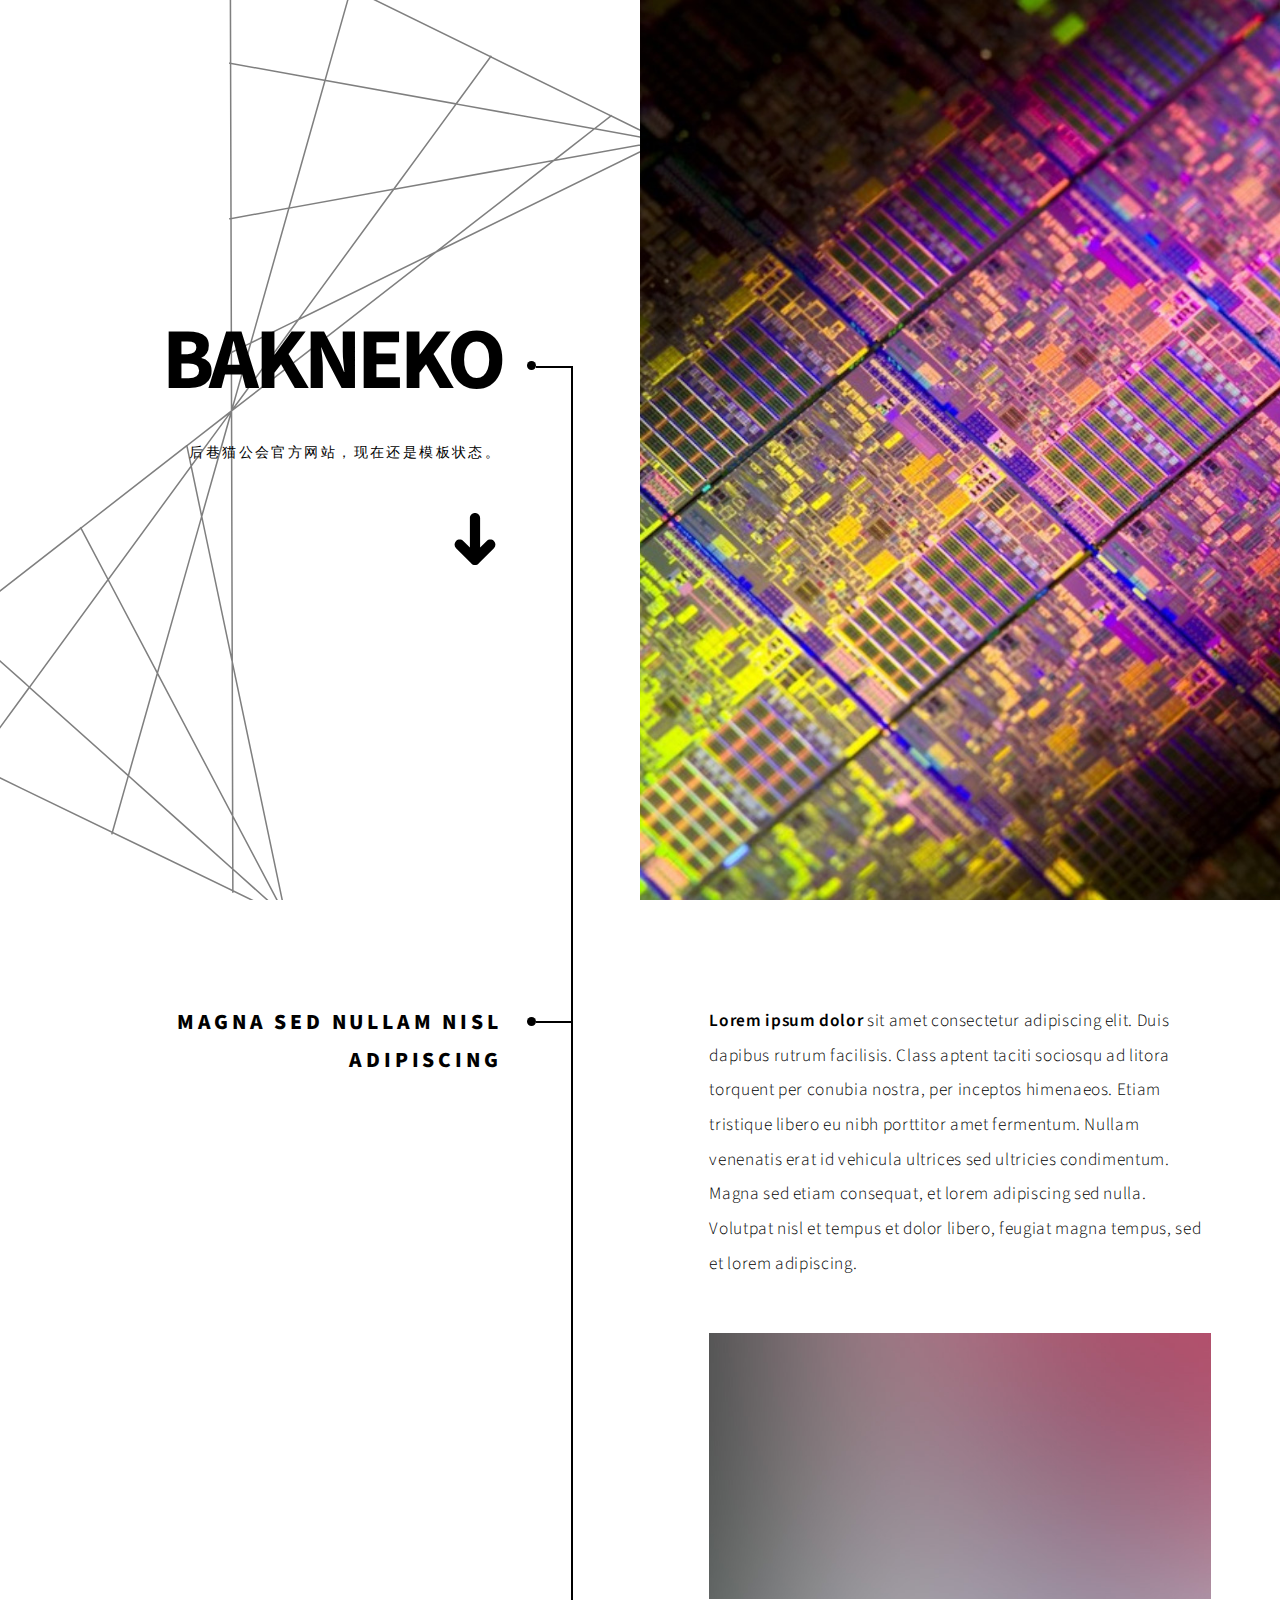
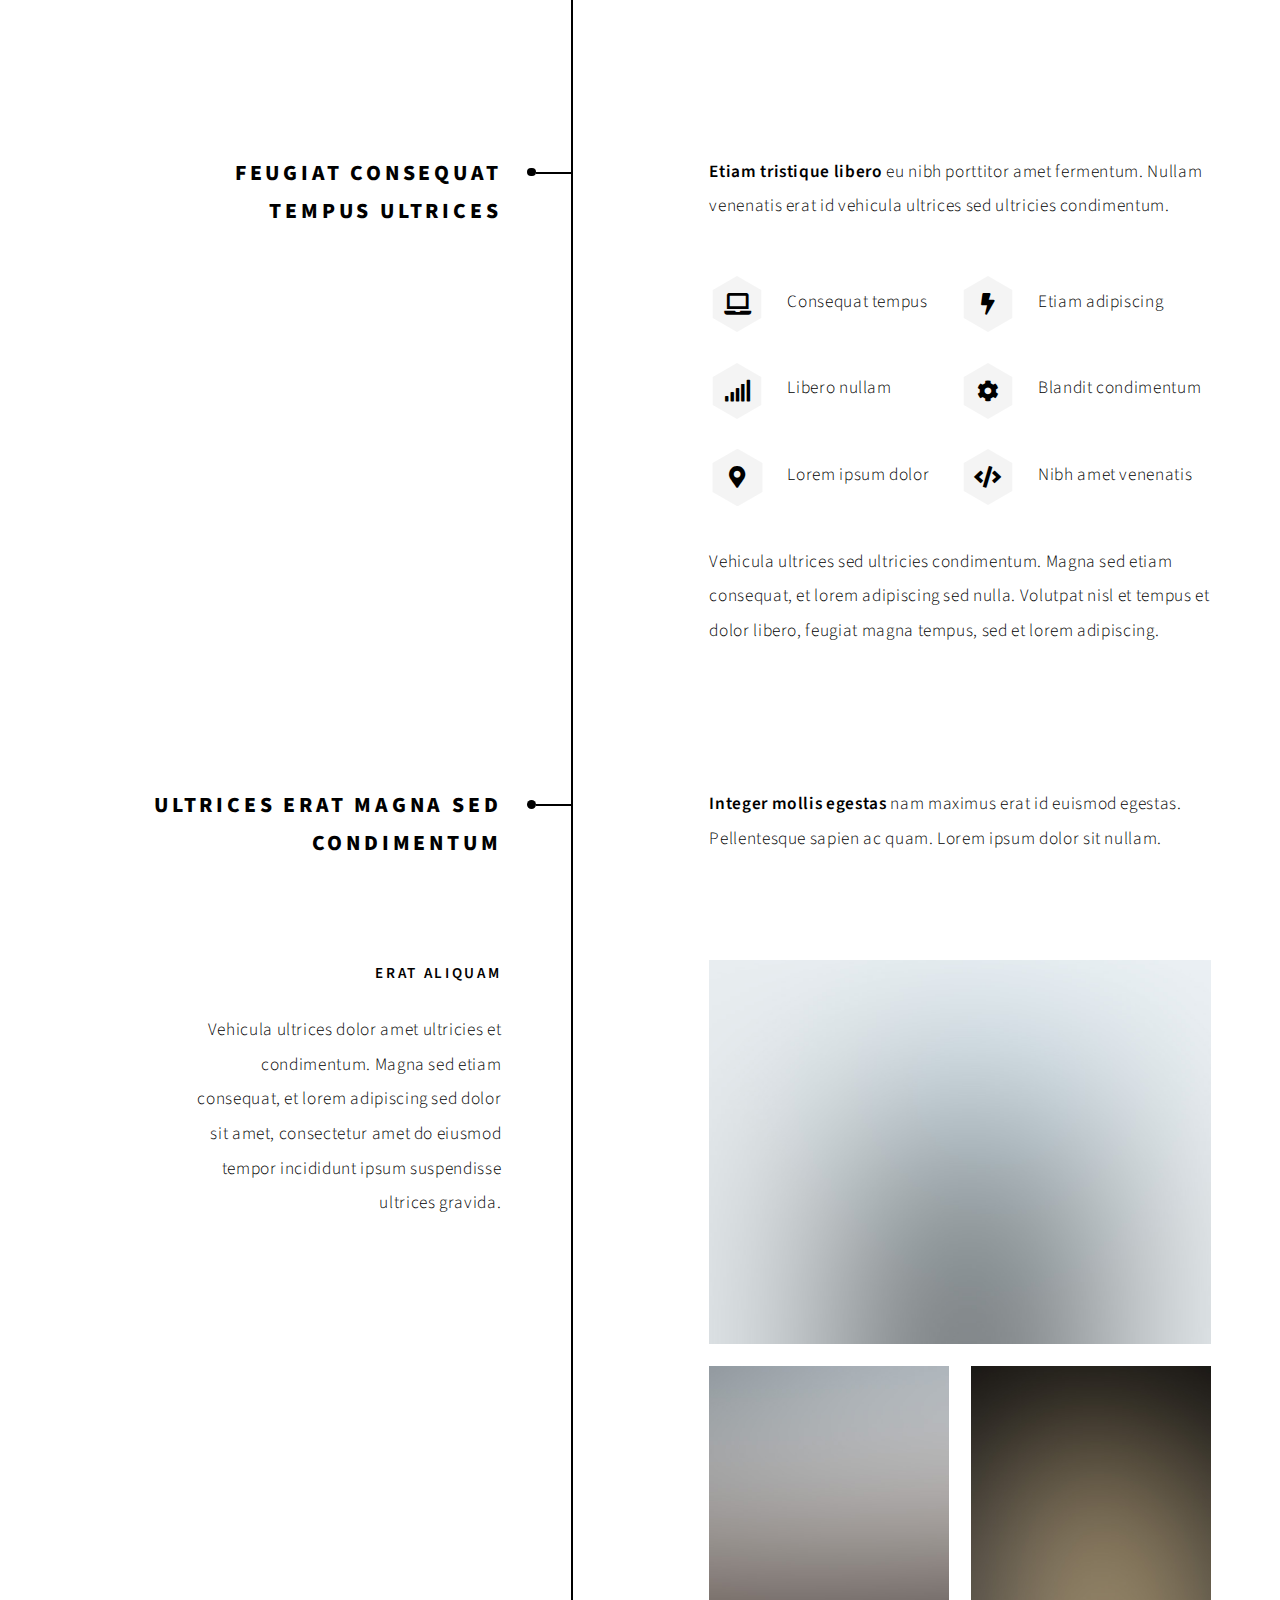
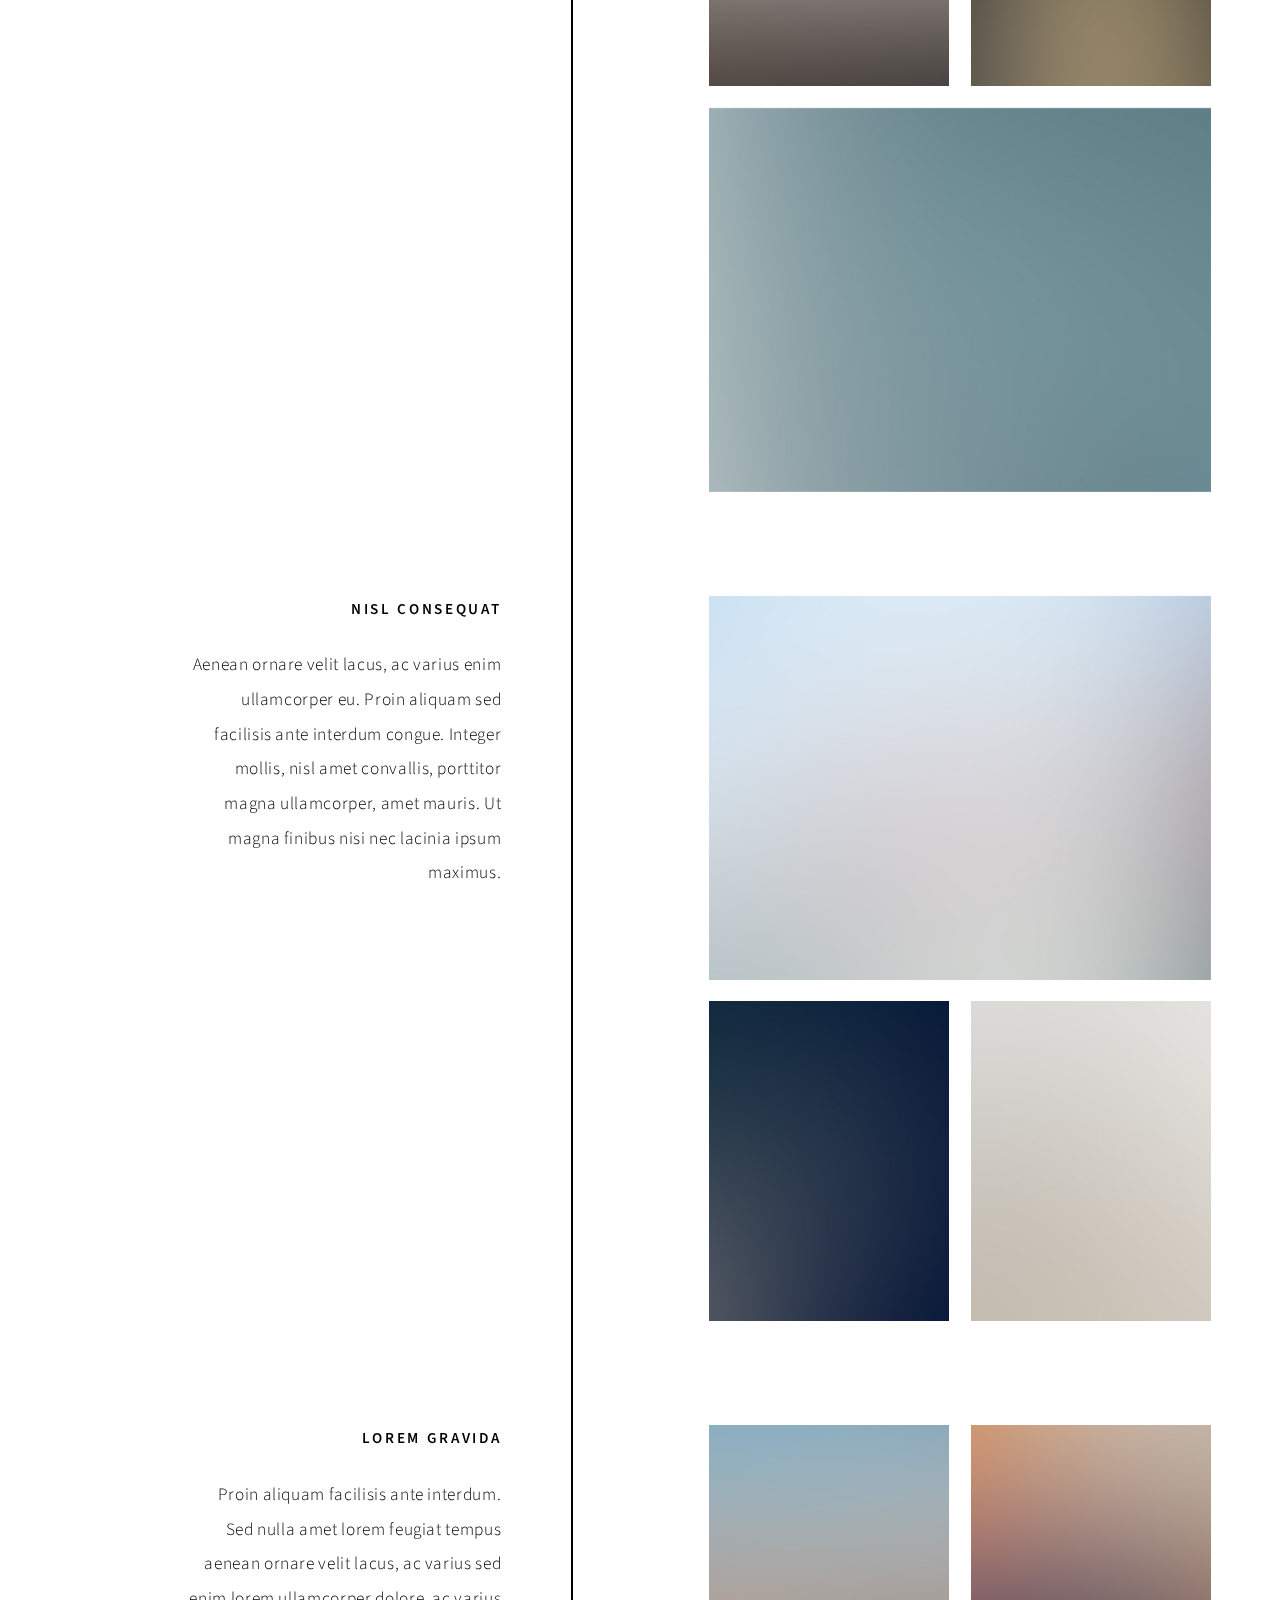
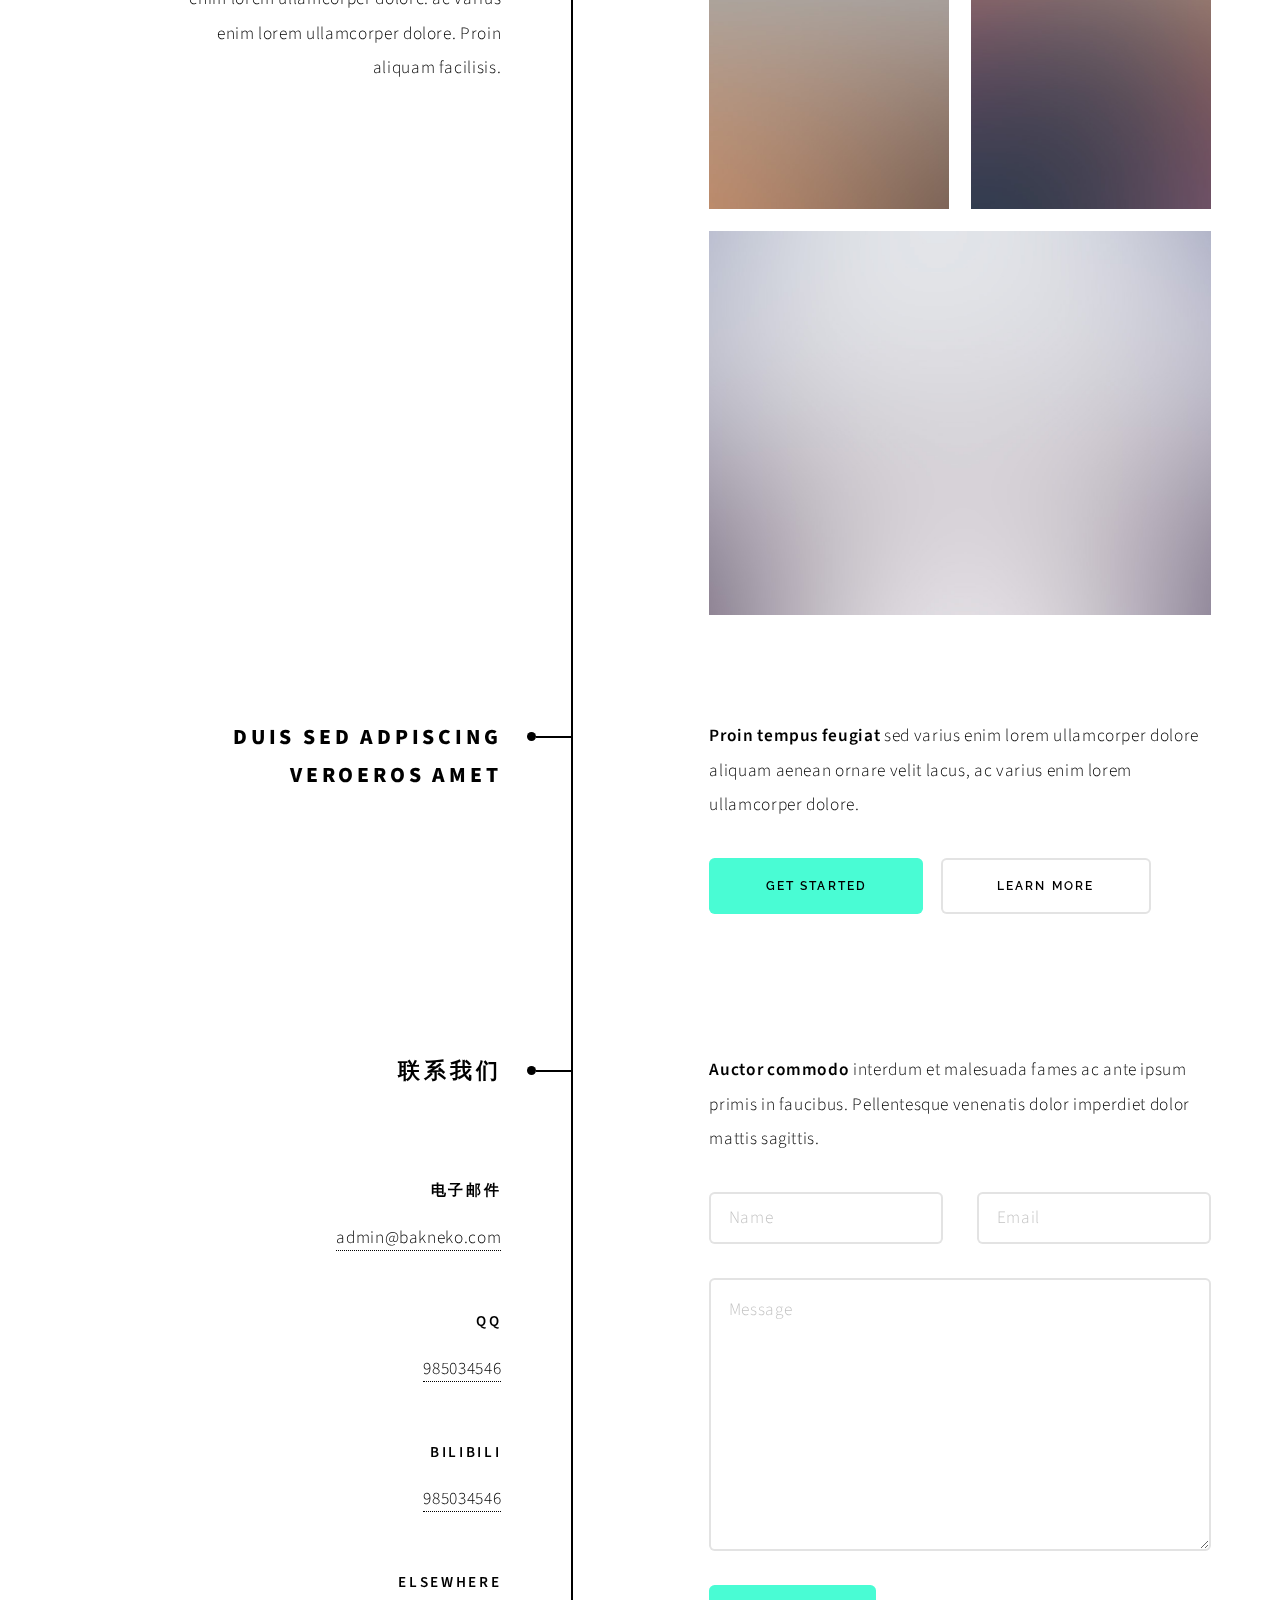
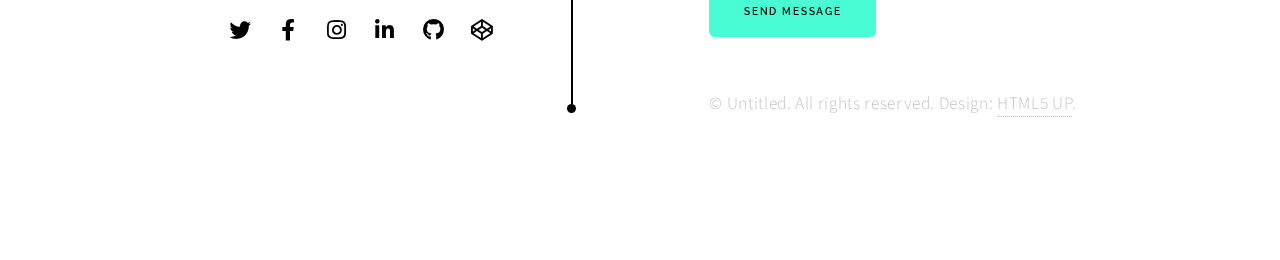
==== index.html @ cbf42c25 "update Contact" ====
<!DOCTYPE HTML>
<html>
	<head>
		<title>后巷猫公会 - 官方网站</title>
		<meta charset="utf-8" />
		<meta name="viewport" content="width=device-width, initial-scale=1, user-scalable=no" />
		<meta name="description" content="" />
		<meta name="keywords" content="" />
		<link rel="stylesheet" href="assets/css/main.css" />
	</head>
	<body class="is-preload">

		<!-- Wrapper -->
			<div id="wrapper">

				<!-- Intro -->
					<section class="intro">
						<header>
							<h1>BAKNEKO</h1>
							<p>后巷猫公会官方网站，现在还是模板状态。</p>
							<ul class="actions">
								<li><a href="#first" class="arrow scrolly"><span class="label">Next</span></a></li>
							</ul>
						</header>
						<div class="content">
							<span class="image fill" data-position="center"><img src="images/pic-splash.jpg" alt="" /></span>
						</div>
					</section>

				<!-- Section -->
					<section id="first">
						<header>
							<h2>Magna sed nullam nisl adipiscing</h2>
						</header>
						<div class="content">
							<p><strong>Lorem ipsum dolor</strong> sit amet consectetur adipiscing elit. Duis dapibus rutrum facilisis. Class aptent taciti sociosqu ad litora torquent per conubia nostra, per inceptos himenaeos. Etiam tristique libero eu nibh porttitor amet fermentum. Nullam venenatis erat id vehicula ultrices sed ultricies condimentum. Magna sed etiam consequat, et lorem adipiscing sed nulla. Volutpat nisl et tempus et dolor libero, feugiat magna tempus, sed et lorem adipiscing.</p>
							<span class="image main"><img src="images/pic02.jpg" alt="" /></span>
						</div>
					</section>

				<!-- Section -->
					<section>
						<header>
							<h2>Feugiat consequat tempus ultrices</h2>
						</header>
						<div class="content">
							<p><strong>Etiam tristique libero</strong> eu nibh porttitor amet fermentum. Nullam venenatis erat id vehicula ultrices sed ultricies condimentum.</p>
							<ul class="feature-icons">
								<li class="icon solid fa-laptop">Consequat tempus</li>
								<li class="icon solid fa-bolt">Etiam adipiscing</li>
								<li class="icon solid fa-signal">Libero nullam</li>
								<li class="icon solid fa-cog">Blandit condimentum</li>
								<li class="icon solid fa-map-marker-alt">Lorem ipsum dolor</li>
								<li class="icon solid fa-code">Nibh amet venenatis</li>
							</ul>
							<p>Vehicula ultrices sed ultricies condimentum. Magna sed etiam consequat, et lorem adipiscing sed nulla. Volutpat nisl et tempus et dolor libero, feugiat magna tempus, sed et lorem adipiscing.</p>
						</div>
					</section>

				<!-- Section -->
					<section>
						<header>
							<h2>Ultrices erat magna sed condimentum</h2>
						</header>
						<div class="content">
							<p><strong>Integer mollis egestas</strong> nam maximus erat id euismod egestas. Pellentesque sapien ac quam. Lorem ipsum dolor sit nullam.</p>

							<!-- Section -->
								<section>
									<header>
										<h3>Erat aliquam</h3>
										<p>Vehicula ultrices dolor amet ultricies et condimentum. Magna sed etiam consequat, et lorem adipiscing sed dolor sit amet, consectetur amet do eiusmod tempor incididunt  ipsum suspendisse ultrices gravida.</p>
									</header>
									<div class="content">
										<div class="gallery">
											<a href="images/gallery/fulls/01.jpg" class="landscape"><img src="images/gallery/thumbs/01.jpg" alt="" /></a>
											<a href="images/gallery/fulls/02.jpg"><img src="images/gallery/thumbs/02.jpg" alt="" /></a>
											<a href="images/gallery/fulls/03.jpg"><img src="images/gallery/thumbs/03.jpg" alt="" /></a>
											<a href="images/gallery/fulls/04.jpg" class="landscape"><img src="images/gallery/thumbs/04.jpg" alt="" /></a>
										</div>
									</div>
								</section>

							<!-- Section -->
								<section>
									<header>
										<h3>Nisl consequat</h3>
										<p>Aenean ornare velit lacus, ac varius enim ullamcorper eu. Proin aliquam sed facilisis ante interdum congue. Integer mollis, nisl amet convallis, porttitor magna ullamcorper, amet mauris. Ut magna finibus nisi nec lacinia ipsum maximus.</p>
									</header>
									<div class="content">
										<div class="gallery">
											<a href="images/gallery/fulls/05.jpg" class="landscape"><img src="images/gallery/thumbs/05.jpg" alt="" /></a>
											<a href="images/gallery/fulls/06.jpg"><img src="images/gallery/thumbs/06.jpg" alt="" /></a>
											<a href="images/gallery/fulls/07.jpg"><img src="images/gallery/thumbs/07.jpg" alt="" /></a>
										</div>
									</div>
								</section>

							<!-- Section -->
								<section>
									<header>
										<h3>Lorem gravida</h3>
										<p>Proin aliquam facilisis ante interdum. Sed nulla amet lorem feugiat tempus aenean ornare velit lacus, ac varius sed enim lorem ullamcorper dolore.  ac varius enim lorem ullamcorper dolore. Proin aliquam facilisis.</p>
									</header>
									<div class="content">
										<div class="gallery">
											<a href="images/gallery/fulls/08.jpg" class="portrait"><img src="images/gallery/thumbs/08.jpg" alt="" /></a>
											<a href="images/gallery/fulls/09.jpg" class="portrait"><img src="images/gallery/thumbs/09.jpg" alt="" /></a>
											<a href="images/gallery/fulls/10.jpg" class="landscape"><img src="images/gallery/thumbs/10.jpg" alt="" /></a>
										</div>
									</div>
								</section>

						</div>
					</section>

				<!-- Section -->
					<section>
						<header>
							<h2>Duis sed adpiscing veroeros amet</h2>
						</header>
						<div class="content">
							<p><strong>Proin tempus feugiat</strong> sed varius enim lorem ullamcorper dolore aliquam aenean ornare velit lacus, ac varius enim lorem ullamcorper dolore.</p>
							<ul class="actions">
								<li><a href="#" class="button primary large">Get Started</a></li>
								<li><a href="#" class="button large">Learn More</a></li>
							</ul>
						</div>
					</section>

				<!-- Elements -->
				<!--
					<section>
						<header>
							<h2>Elements</h2>
						</header>
						<div class="content">

							<section>
								<header>
									<h3>Text</h3>
								</header>
								<div class="content">
									<p>This is <b>bold</b> and this is <strong>strong</strong>. This is <i>italic</i> and this is <em>emphasized</em>.
									This is <sup>superscript</sup> text and this is <sub>subscript</sub> text.
									This is <u>underlined</u> and this is code: <code>for (;;) { ... }</code>. Finally, <a href="#">this is a link</a>.</p>
									<hr />
									<h2>Heading Level 2</h2>
									<h3>Heading Level 3</h3>
									<h4>Heading Level 4</h4>
									<h5>Heading Level 5</h5>
									<hr />
									<h5>Blockquote</h5>
									<blockquote>Fringilla nisl. Donec accumsan interdum nisi, quis tincidunt felis sagittis eget tempus euismod. Vestibulum ante ipsum primis in faucibus vestibulum. Blandit adipiscing eu felis iaculis volutpat ac adipiscing accumsan faucibus. Vestibulum ante ipsum primis in faucibus lorem ipsum dolor sit amet nullam adipiscing eu felis.</blockquote>
									<h5>Preformatted</h5>
									<pre><code>i = 0;

while (!deck.isInOrder()) {
  print 'Iteration ' + i;
  deck.shuffle();
  i++;
}

print 'Sorted in ' + i + ' iterations.';</code></pre>
								</div>
							</section>

							<section>
								<header>
									<h3>Lists</h3>
								</header>
								<div class="content">

									<h4>Unordered</h4>
									<ul>
										<li>Dolor pulvinar etiam.</li>
										<li>Sagittis adipiscing.</li>
										<li>Felis enim feugiat.</li>
									</ul>

									<h4>Alternate</h4>
									<ul class="alt">
										<li>Dolor pulvinar etiam.</li>
										<li>Sagittis adipiscing.</li>
										<li>Felis enim feugiat.</li>
									</ul>

									<h4>Ordered</h4>
									<ol>
										<li>Dolor pulvinar etiam.</li>
										<li>Etiam vel felis viverra.</li>
										<li>Felis enim feugiat.</li>
										<li>Dolor pulvinar etiam.</li>
										<li>Etiam vel felis lorem.</li>
										<li>Felis enim et feugiat.</li>
									</ol>
									<h4>Icons</h4>
									<ul class="icons">
										<li><a href="#" class="icon brands fa-twitter"><span class="label">Twitter</span></a></li>
										<li><a href="#" class="icon brands fa-facebook-f"><span class="label">Facebook</span></a></li>
										<li><a href="#" class="icon brands fa-instagram"><span class="label">Instagram</span></a></li>
										<li><a href="#" class="icon brands fa-github"><span class="label">Github</span></a></li>
									</ul>

									<h4>Actions</h4>
									<ul class="actions">
										<li><a href="#" class="button primary">Default</a></li>
										<li><a href="#" class="button">Default</a></li>
									</ul>
									<ul class="actions stacked">
										<li><a href="#" class="button primary">Default</a></li>
										<li><a href="#" class="button">Default</a></li>
									</ul>
								</div>
							</section>

							<section>
								<header>
									<h3>Table</h3>
								</header>
								<div class="content">
									<h4>Default</h4>
									<div class="table-wrapper">
										<table>
											<thead>
												<tr>
													<th>Name</th>
													<th>Description</th>
													<th>Price</th>
												</tr>
											</thead>
											<tbody>
												<tr>
													<td>Item One</td>
													<td>Ante turpis integer aliquet porttitor.</td>
													<td>29.99</td>
												</tr>
												<tr>
													<td>Item Two</td>
													<td>Vis ac commodo adipiscing arcu aliquet.</td>
													<td>19.99</td>
												</tr>
												<tr>
													<td>Item Three</td>
													<td> Morbi faucibus arcu accumsan lorem.</td>
													<td>29.99</td>
												</tr>
												<tr>
													<td>Item Four</td>
													<td>Vitae integer tempus condimentum.</td>
													<td>19.99</td>
												</tr>
												<tr>
													<td>Item Five</td>
													<td>Ante turpis integer aliquet porttitor.</td>
													<td>29.99</td>
												</tr>
											</tbody>
											<tfoot>
												<tr>
													<td colspan="2"></td>
													<td>100.00</td>
												</tr>
											</tfoot>
										</table>
									</div>

									<h4>Alternate</h4>
									<div class="table-wrapper">
										<table class="alt">
											<thead>
												<tr>
													<th>Name</th>
													<th>Description</th>
													<th>Price</th>
												</tr>
											</thead>
											<tbody>
												<tr>
													<td>Item One</td>
													<td>Ante turpis integer aliquet porttitor.</td>
													<td>29.99</td>
												</tr>
												<tr>
													<td>Item Two</td>
													<td>Vis ac commodo adipiscing arcu aliquet.</td>
													<td>19.99</td>
												</tr>
												<tr>
													<td>Item Three</td>
													<td> Morbi faucibus arcu accumsan lorem.</td>
													<td>29.99</td>
												</tr>
												<tr>
													<td>Item Four</td>
													<td>Vitae integer tempus condimentum.</td>
													<td>19.99</td>
												</tr>
												<tr>
													<td>Item Five</td>
													<td>Ante turpis integer aliquet porttitor.</td>
													<td>29.99</td>
												</tr>
											</tbody>
											<tfoot>
												<tr>
													<td colspan="2"></td>
													<td>100.00</td>
												</tr>
											</tfoot>
										</table>
									</div>
								</div>
							</section>

							<section>
								<header>
									<h3>Buttons</h3>
								</header>
								<div class="content">
									<ul class="actions">
										<li><a href="#" class="button primary">Primary</a></li>
										<li><a href="#" class="button">Default</a></li>
									</ul>
									<ul class="actions">
										<li><a href="#" class="button large">Large</a></li>
										<li><a href="#" class="button">Default</a></li>
										<li><a href="#" class="button small">Small</a></li>
									</ul>
									<ul class="actions">
										<li><a href="#" class="button primary icon solid fa-download">Icon</a></li>
										<li><a href="#" class="button icon solid fa-download">Icon</a></li>
									</ul>
									<ul class="actions">
										<li><span class="button primary disabled">Disabled</span></li>
										<li><span class="button disabled">Disabled</span></li>
									</ul>
								</div>
							</section>

							<section>
								<header>
									<h3>Form</h3>
								</header>
								<div class="content">
									<form method="post" action="#">
										<div class="fields">
											<div class="field half">
												<label for="demo-name">Name</label>
												<input type="text" name="demo-name" id="demo-name" value="" placeholder="Jane Doe" />
											</div>
											<div class="field half">
												<label for="demo-email">Email</label>
												<input type="email" name="demo-email" id="demo-email" value="" placeholder="jane@untitled.tld" />
											</div>
											<div class="field">
												<label for="demo-category">Category</label>
												<select name="demo-category" id="demo-category">
													<option value="">-</option>
													<option value="1">Manufacturing</option>
													<option value="1">Shipping</option>
													<option value="1">Administration</option>
													<option value="1">Human Resources</option>
												</select>
											</div>
											<div class="field half">
												<input type="radio" id="demo-priority-low" name="demo-priority" checked>
												<label for="demo-priority-low">Low</label>
											</div>
											<div class="field half">
												<input type="radio" id="demo-priority-high" name="demo-priority">
												<label for="demo-priority-high">High</label>
											</div>
											<div class="field half">
												<input type="checkbox" id="demo-copy" name="demo-copy">
												<label for="demo-copy">Email me a copy</label>
											</div>
											<div class="field half">
												<input type="checkbox" id="demo-human" name="demo-human" checked>
												<label for="demo-human">Not a robot</label>
											</div>
											<div class="field">
												<label for="demo-message">Message</label>
												<textarea name="demo-message" id="demo-message" placeholder="Enter your message" rows="6"></textarea>
											</div>
										</div>
										<ul class="actions">
											<li><input type="submit" value="Send Message" class="primary" /></li>
											<li><input type="reset" value="Reset" /></li>
										</ul>
									</form>
								</div>
							</section>

						</div>
					</section>
				-->

				<!-- Section -->
					<section>
						<header>
							<h2>联系我们</h2>
						</header>
						<div class="content">
							<p><strong>Auctor commodo</strong> interdum et malesuada fames ac ante ipsum primis in faucibus. Pellentesque venenatis dolor imperdiet dolor mattis sagittis.</p>
							<form>
								<div class="fields">
									<div class="field half">
										<input type="text" name="name" id="name" placeholder="Name" />
									</div>
									<div class="field half">
										<input type="email" name="email" id="email" placeholder="Email" />
									</div>
									<div class="field">
										<textarea name="message" id="message" placeholder="Message" rows="7"></textarea>
									</div>
								</div>
								<ul class="actions">
									<li><input type="submit" value="Send Message" class="button primary" /></li>
								</ul>
							</form>
						</div>
						<footer>
							<ul class="items">
								<li>
									<h3>电子邮件</h3>
									<a href="mailto:admin@bakneko.com">admin@bakneko.com</a>
								</li>
								<li>
									<h3>QQ</h3>
									<a href="#">985034546</a>
								</li>
								<li>
									<h3>BiliBili</h3>
									<a href="#">985034546</a>
								</li>
								<li>
									<h3>Elsewhere</h3>
									<ul class="icons">
										<li><a href="#" class="icon brands fa-twitter"><span class="label">Twitter</span></a></li>
										<li><a href="#" class="icon brands fa-facebook-f"><span class="label">Facebook</span></a></li>
										<li><a href="#" class="icon brands fa-instagram"><span class="label">Instagram</span></a></li>
										<li><a href="#" class="icon brands fa-linkedin-in"><span class="label">LinkedIn</span></a></li>
										<li><a href="#" class="icon brands fa-github"><span class="label">GitHub</span></a></li>
										<li><a href="#" class="icon brands fa-codepen"><span class="label">Codepen</span></a></li>
									</ul>
								</li>
							</ul>
						</footer>
					</section>

				<!-- Copyright -->
					<div class="copyright">&copy; Untitled. All rights reserved. Design: <a href="https://html5up.net">HTML5 UP</a>.</div>

			</div>

		<!-- Scripts -->
			<script src="assets/js/jquery.min.js"></script>
			<script src="assets/js/jquery.scrolly.min.js"></script>
			<script src="assets/js/browser.min.js"></script>
			<script src="assets/js/breakpoints.min.js"></script>
			<script src="assets/js/util.js"></script>
			<script src="assets/js/main.js"></script>

	</body>
</html>
---- assets/css/main.css ----
@import url(fontawesome-all.min.css);
@import url("https://fonts.googleapis.com/css?family=Source+Sans+Pro:300,600,700,300i,600i,700i|Raleway:600,800");

/*
	Paradigm Shift by HTML5 UP
	html5up.net | @ajlkn
	Free for personal and commercial use under the CCA 3.0 license (html5up.net/license)
*/

html, body, div, span, applet, object,
iframe, h1, h2, h3, h4, h5, h6, p, blockquote,
pre, a, abbr, acronym, address, big, cite,
code, del, dfn, em, img, ins, kbd, q, s, samp,
small, strike, strong, sub, sup, tt, var, b,
u, i, center, dl, dt, dd, ol, ul, li, fieldset,
form, label, legend, table, caption, tbody,
tfoot, thead, tr, th, td, article, aside,
canvas, details, embed, figure, figcaption,
footer, header, hgroup, menu, nav, output, ruby,
section, summary, time, mark, audio, video {
	margin: 0;
	padding: 0;
	border: 0;
	font-size: 100%;
	font: inherit;
	vertical-align: baseline;}

article, aside, details, figcaption, figure,
footer, header, hgroup, menu, nav, section {
	display: block;}

body {
	line-height: 1;
}

ol, ul {
	list-style: none;
}

blockquote, q {
	quotes: none;
}

	blockquote:before, blockquote:after, q:before, q:after {
		content: '';
		content: none;
	}

table {
	border-collapse: collapse;
	border-spacing: 0;
}

body {
	-webkit-text-size-adjust: none;
}

mark {
	background-color: transparent;
	color: inherit;
}

input::-moz-focus-inner {
	border: 0;
	padding: 0;
}

input, select, textarea {
	-moz-appearance: none;
	-webkit-appearance: none;
	-ms-appearance: none;
	appearance: none;
}

/* Basic */

	@-ms-viewport {
		width: device-width;
	}

	body {
		-ms-overflow-style: scrollbar;
	}

	@media screen and (max-width: 480px) {

		html, body {
			min-width: 320px;
		}

	}

	html {
		box-sizing: border-box;
	}

	*, *:before, *:after {
		box-sizing: inherit;
	}

	html {
		overflow-x: hidden;
	}

	body {
		background: #ffffff;
		overflow-x: hidden;
	}

		body.is-preload *, body.is-preload *:before, body.is-preload *:after {
			-moz-animation: none !important;
			-webkit-animation: none !important;
			-ms-animation: none !important;
			animation: none !important;
			-moz-transition: none !important;
			-webkit-transition: none !important;
			-ms-transition: none !important;
			transition: none !important;
		}

/* Typography */

	html {
		font-size: 18pt;
	}

		@media screen and (max-width: 1920px) {

			html {
				font-size: 13pt;
			}

		}

		@media screen and (max-width: 1152px) {

			html {
				font-size: 14pt;
			}

		}

		@media screen and (max-width: 736px) {

			html {
				font-size: 12pt;
			}

		}

		@media screen and (max-width: 480px) {

			html {
				font-size: 11pt;
			}

		}

	body {
		background-color: #ffffff;
		color: #000000;
	}

	body, input, select, textarea {
		color: #000000;
		font-family: "Source Sans Pro", Helvetica, sans-serif;
		font-size: 1rem;
		font-weight: 300;
		letter-spacing: 0.0375em;
		line-height: 2;
	}

	a {
		-moz-transition: border-bottom-color 0.25s ease-in-out;
		-webkit-transition: border-bottom-color 0.25s ease-in-out;
		-ms-transition: border-bottom-color 0.25s ease-in-out;
		transition: border-bottom-color 0.25s ease-in-out;
		text-decoration: none;
		color: #000000;
		border-bottom: dotted 1px;
	}

		a:hover {
			text-decoration: none;
			border-bottom-color: transparent;
		}

	strong, b {
		font-weight: 600;
		color: #000000;
	}

	em, i {
		font-style: italic;
	}

	p {
		margin: 0 0 2rem 0;
	}

	h1, h2, h3, h4, h5, h6 {
		color: #000000;
		font-family: "Source Sans Pro", Helvetica, sans-serif;
		font-weight: 600;
		letter-spacing: 0.175em;
		line-height: 1.75;
		margin: 0 0 1.5rem 0;
		text-transform: uppercase;
	}

		h1 a, h2 a, h3 a, h4 a, h5 a, h6 a {
			color: inherit;
			text-decoration: none;
		}

	h1 {
		font-family: "Source Sans Pro", Helvetica, sans-serif;
		font-size: 5rem;
		font-weight: 700;
		letter-spacing: -0.05em;
		line-height: 1.1;
		margin: 0 0 1.5rem 0;
		text-transform: none;
	}

	h2 {
		font-size: 1.25rem;
		font-weight: 800;
		margin: 0 0 2rem 0;
	}

	h3 {
		font-size: 0.875rem;
	}

	h4 {
		font-size: 0.875rem;
	}

	h5 {
		font-size: 0.75rem;
	}

	h6 {
		font-size: 0.625rem;
	}

	@media screen and (max-width: 736px) {

		h1 {
			font-size: 4.5rem;
			line-height: 1.1;
		}

		h2 {
			font-size: 1.25rem;
			line-height: 1.7;
		}

		h3 {
			font-size: 0.9rem;
		}

		h4 {
			font-size: 0.75rem;
		}

		h5 {
			font-size: 0.675rem;
		}

	}

	@media screen and (max-width: 360px) {

		h1 {
			font-size: 3.75rem;
		}

		h2 {
			font-size: 1.125rem;
		}

		h3 {
			font-size: 0.8rem;
		}

		h4 {
			font-size: 0.675rem;
		}

		h5 {
			font-size: 0.675rem;
		}

	}

	sub {
		font-size: 0.8rem;
		position: relative;
		top: 0.5rem;
	}

	sup {
		font-size: 0.8rem;
		position: relative;
		top: -0.5rem;
	}

	blockquote {
		border-left: solid 0.5rem rgba(144, 144, 144, 0.25);
		font-style: italic;
		margin: 0 0 2rem 0;
		padding: 1rem 0 1rem 2rem;
	}

	code {
		background: rgba(144, 144, 144, 0.1);
		border-radius: 0.325rem;
		font-family: "Courier New", monospace;
		font-size: 0.9rem;
		margin: 0 0.25rem;
		padding: 0.25rem 0.65rem;
	}

	pre {
		-webkit-overflow-scrolling: touch;
		font-family: "Courier New", monospace;
		font-size: 0.9rem;
		margin: 0 0 2rem 0;
		width: 100%;
	}

		pre code {
			display: block;
			line-height: 1.75;
			padding: 1rem 1.5rem;
			overflow-x: auto;
		}

	hr {
		border: 0;
		border-bottom: solid 2px rgba(144, 144, 144, 0.25);
		margin: 3rem 0;
	}

		hr.major {
			margin: 5rem 0;
		}

		@media screen and (max-width: 736px) {

			hr.major {
				margin: 3rem 0;
			}

		}

/* Row */

	.row {
		display: flex;
		flex-wrap: wrap;
		box-sizing: border-box;
		align-items: stretch;
	}

		.row > * {
			box-sizing: border-box;
		}

		.row.gtr-uniform > * > :last-child {
			margin-bottom: 0;
		}

		.row.aln-left {
			justify-content: flex-start;
		}

		.row.aln-center {
			justify-content: center;
		}

		.row.aln-right {
			justify-content: flex-end;
		}

		.row.aln-top {
			align-items: flex-start;
		}

		.row.aln-middle {
			align-items: center;
		}

		.row.aln-bottom {
			align-items: flex-end;
		}

		.row > .imp {
			order: -1;
		}

		.row > .col-1 {
			width: 8.33333%;
		}

		.row > .off-1 {
			margin-left: 8.33333%;
		}

		.row > .col-2 {
			width: 16.66667%;
		}

		.row > .off-2 {
			margin-left: 16.66667%;
		}

		.row > .col-3 {
			width: 25%;
		}

		.row > .off-3 {
			margin-left: 25%;
		}

		.row > .col-4 {
			width: 33.33333%;
		}

		.row > .off-4 {
			margin-left: 33.33333%;
		}

		.row > .col-5 {
			width: 41.66667%;
		}

		.row > .off-5 {
			margin-left: 41.66667%;
		}

		.row > .col-6 {
			width: 50%;
		}

		.row > .off-6 {
			margin-left: 50%;
		}

		.row > .col-7 {
			width: 58.33333%;
		}

		.row > .off-7 {
			margin-left: 58.33333%;
		}

		.row > .col-8 {
			width: 66.66667%;
		}

		.row > .off-8 {
			margin-left: 66.66667%;
		}

		.row > .col-9 {
			width: 75%;
		}

		.row > .off-9 {
			margin-left: 75%;
		}

		.row > .col-10 {
			width: 83.33333%;
		}

		.row > .off-10 {
			margin-left: 83.33333%;
		}

		.row > .col-11 {
			width: 91.66667%;
		}

		.row > .off-11 {
			margin-left: 91.66667%;
		}

		.row > .col-12 {
			width: 100%;
		}

		.row > .off-12 {
			margin-left: 100%;
		}

		.row.gtr-0 {
			margin-top: 0;
			margin-left: 0rem;
		}

			.row.gtr-0 > * {
				padding: 0 0 0 0rem;
			}

			.row.gtr-0.gtr-uniform {
				margin-top: 0rem;
			}

				.row.gtr-0.gtr-uniform > * {
					padding-top: 0rem;
				}

		.row.gtr-25 {
			margin-top: 0;
			margin-left: -0.5rem;
		}

			.row.gtr-25 > * {
				padding: 0 0 0 0.5rem;
			}

			.row.gtr-25.gtr-uniform {
				margin-top: -0.5rem;
			}

				.row.gtr-25.gtr-uniform > * {
					padding-top: 0.5rem;
				}

		.row.gtr-50 {
			margin-top: 0;
			margin-left: -1rem;
		}

			.row.gtr-50 > * {
				padding: 0 0 0 1rem;
			}

			.row.gtr-50.gtr-uniform {
				margin-top: -1rem;
			}

				.row.gtr-50.gtr-uniform > * {
					padding-top: 1rem;
				}

		.row {
			margin-top: 0;
			margin-left: -2rem;
		}

			.row > * {
				padding: 0 0 0 2rem;
			}

			.row.gtr-uniform {
				margin-top: -2rem;
			}

				.row.gtr-uniform > * {
					padding-top: 2rem;
				}

		.row.gtr-150 {
			margin-top: 0;
			margin-left: -3rem;
		}

			.row.gtr-150 > * {
				padding: 0 0 0 3rem;
			}

			.row.gtr-150.gtr-uniform {
				margin-top: -3rem;
			}

				.row.gtr-150.gtr-uniform > * {
					padding-top: 3rem;
				}

		.row.gtr-200 {
			margin-top: 0;
			margin-left: -4rem;
		}

			.row.gtr-200 > * {
				padding: 0 0 0 4rem;
			}

			.row.gtr-200.gtr-uniform {
				margin-top: -4rem;
			}

				.row.gtr-200.gtr-uniform > * {
					padding-top: 4rem;
				}

		@media screen and (max-width: 1920px) {

			.row {
				display: flex;
				flex-wrap: wrap;
				box-sizing: border-box;
				align-items: stretch;
			}

				.row > * {
					box-sizing: border-box;
				}

				.row.gtr-uniform > * > :last-child {
					margin-bottom: 0;
				}

				.row.aln-left {
					justify-content: flex-start;
				}

				.row.aln-center {
					justify-content: center;
				}

				.row.aln-right {
					justify-content: flex-end;
				}

				.row.aln-top {
					align-items: flex-start;
				}

				.row.aln-middle {
					align-items: center;
				}

				.row.aln-bottom {
					align-items: flex-end;
				}

				.row > .imp-xlarge {
					order: -1;
				}

				.row > .col-1-xlarge {
					width: 8.33333%;
				}

				.row > .off-1-xlarge {
					margin-left: 8.33333%;
				}

				.row > .col-2-xlarge {
					width: 16.66667%;
				}

				.row > .off-2-xlarge {
					margin-left: 16.66667%;
				}

				.row > .col-3-xlarge {
					width: 25%;
				}

				.row > .off-3-xlarge {
					margin-left: 25%;
				}

				.row > .col-4-xlarge {
					width: 33.33333%;
				}

				.row > .off-4-xlarge {
					margin-left: 33.33333%;
				}

				.row > .col-5-xlarge {
					width: 41.66667%;
				}

				.row > .off-5-xlarge {
					margin-left: 41.66667%;
				}

				.row > .col-6-xlarge {
					width: 50%;
				}

				.row > .off-6-xlarge {
					margin-left: 50%;
				}

				.row > .col-7-xlarge {
					width: 58.33333%;
				}

				.row > .off-7-xlarge {
					margin-left: 58.33333%;
				}

				.row > .col-8-xlarge {
					width: 66.66667%;
				}

				.row > .off-8-xlarge {
					margin-left: 66.66667%;
				}

				.row > .col-9-xlarge {
					width: 75%;
				}

				.row > .off-9-xlarge {
					margin-left: 75%;
				}

				.row > .col-10-xlarge {
					width: 83.33333%;
				}

				.row > .off-10-xlarge {
					margin-left: 83.33333%;
				}

				.row > .col-11-xlarge {
					width: 91.66667%;
				}

				.row > .off-11-xlarge {
					margin-left: 91.66667%;
				}

				.row > .col-12-xlarge {
					width: 100%;
				}

				.row > .off-12-xlarge {
					margin-left: 100%;
				}

				.row.gtr-0 {
					margin-top: 0;
					margin-left: 0rem;
				}

					.row.gtr-0 > * {
						padding: 0 0 0 0rem;
					}

					.row.gtr-0.gtr-uniform {
						margin-top: 0rem;
					}

						.row.gtr-0.gtr-uniform > * {
							padding-top: 0rem;
						}

				.row.gtr-25 {
					margin-top: 0;
					margin-left: -0.5rem;
				}

					.row.gtr-25 > * {
						padding: 0 0 0 0.5rem;
					}

					.row.gtr-25.gtr-uniform {
						margin-top: -0.5rem;
					}

						.row.gtr-25.gtr-uniform > * {
							padding-top: 0.5rem;
						}

				.row.gtr-50 {
					margin-top: 0;
					margin-left: -1rem;
				}

					.row.gtr-50 > * {
						padding: 0 0 0 1rem;
					}

					.row.gtr-50.gtr-uniform {
						margin-top: -1rem;
					}

						.row.gtr-50.gtr-uniform > * {
							padding-top: 1rem;
						}

				.row {
					margin-top: 0;
					margin-left: -2rem;
				}

					.row > * {
						padding: 0 0 0 2rem;
					}

					.row.gtr-uniform {
						margin-top: -2rem;
					}

						.row.gtr-uniform > * {
							padding-top: 2rem;
						}

				.row.gtr-150 {
					margin-top: 0;
					margin-left: -3rem;
				}

					.row.gtr-150 > * {
						padding: 0 0 0 3rem;
					}

					.row.gtr-150.gtr-uniform {
						margin-top: -3rem;
					}

						.row.gtr-150.gtr-uniform > * {
							padding-top: 3rem;
						}

				.row.gtr-200 {
					margin-top: 0;
					margin-left: -4rem;
				}

					.row.gtr-200 > * {
						padding: 0 0 0 4rem;
					}

					.row.gtr-200.gtr-uniform {
						margin-top: -4rem;
					}

						.row.gtr-200.gtr-uniform > * {
							padding-top: 4rem;
						}

		}

		@media screen and (max-width: 1280px) {

			.row {
				display: flex;
				flex-wrap: wrap;
				box-sizing: border-box;
				align-items: stretch;
			}

				.row > * {
					box-sizing: border-box;
				}

				.row.gtr-uniform > * > :last-child {
					margin-bottom: 0;
				}

				.row.aln-left {
					justify-content: flex-start;
				}

				.row.aln-center {
					justify-content: center;
				}

				.row.aln-right {
					justify-content: flex-end;
				}

				.row.aln-top {
					align-items: flex-start;
				}

				.row.aln-middle {
					align-items: center;
				}

				.row.aln-bottom {
					align-items: flex-end;
				}

				.row > .imp-large {
					order: -1;
				}

				.row > .col-1-large {
					width: 8.33333%;
				}

				.row > .off-1-large {
					margin-left: 8.33333%;
				}

				.row > .col-2-large {
					width: 16.66667%;
				}

				.row > .off-2-large {
					margin-left: 16.66667%;
				}

				.row > .col-3-large {
					width: 25%;
				}

				.row > .off-3-large {
					margin-left: 25%;
				}

				.row > .col-4-large {
					width: 33.33333%;
				}

				.row > .off-4-large {
					margin-left: 33.33333%;
				}

				.row > .col-5-large {
					width: 41.66667%;
				}

				.row > .off-5-large {
					margin-left: 41.66667%;
				}

				.row > .col-6-large {
					width: 50%;
				}

				.row > .off-6-large {
					margin-left: 50%;
				}

				.row > .col-7-large {
					width: 58.33333%;
				}

				.row > .off-7-large {
					margin-left: 58.33333%;
				}

				.row > .col-8-large {
					width: 66.66667%;
				}

				.row > .off-8-large {
					margin-left: 66.66667%;
				}

				.row > .col-9-large {
					width: 75%;
				}

				.row > .off-9-large {
					margin-left: 75%;
				}

				.row > .col-10-large {
					width: 83.33333%;
				}

				.row > .off-10-large {
					margin-left: 83.33333%;
				}

				.row > .col-11-large {
					width: 91.66667%;
				}

				.row > .off-11-large {
					margin-left: 91.66667%;
				}

				.row > .col-12-large {
					width: 100%;
				}

				.row > .off-12-large {
					margin-left: 100%;
				}

				.row.gtr-0 {
					margin-top: 0;
					margin-left: 0rem;
				}

					.row.gtr-0 > * {
						padding: 0 0 0 0rem;
					}

					.row.gtr-0.gtr-uniform {
						margin-top: 0rem;
					}

						.row.gtr-0.gtr-uniform > * {
							padding-top: 0rem;
						}

				.row.gtr-25 {
					margin-top: 0;
					margin-left: -0.375rem;
				}

					.row.gtr-25 > * {
						padding: 0 0 0 0.375rem;
					}

					.row.gtr-25.gtr-uniform {
						margin-top: -0.375rem;
					}

						.row.gtr-25.gtr-uniform > * {
							padding-top: 0.375rem;
						}

				.row.gtr-50 {
					margin-top: 0;
					margin-left: -0.75rem;
				}

					.row.gtr-50 > * {
						padding: 0 0 0 0.75rem;
					}

					.row.gtr-50.gtr-uniform {
						margin-top: -0.75rem;
					}

						.row.gtr-50.gtr-uniform > * {
							padding-top: 0.75rem;
						}

				.row {
					margin-top: 0;
					margin-left: -1.5rem;
				}

					.row > * {
						padding: 0 0 0 1.5rem;
					}

					.row.gtr-uniform {
						margin-top: -1.5rem;
					}

						.row.gtr-uniform > * {
							padding-top: 1.5rem;
						}

				.row.gtr-150 {
					margin-top: 0;
					margin-left: -2.25rem;
				}

					.row.gtr-150 > * {
						padding: 0 0 0 2.25rem;
					}

					.row.gtr-150.gtr-uniform {
						margin-top: -2.25rem;
					}

						.row.gtr-150.gtr-uniform > * {
							padding-top: 2.25rem;
						}

				.row.gtr-200 {
					margin-top: 0;
					margin-left: -3rem;
				}

					.row.gtr-200 > * {
						padding: 0 0 0 3rem;
					}

					.row.gtr-200.gtr-uniform {
						margin-top: -3rem;
					}

						.row.gtr-200.gtr-uniform > * {
							padding-top: 3rem;
						}

		}

		@media screen and (max-width: 1152px) {

			.row {
				display: flex;
				flex-wrap: wrap;
				box-sizing: border-box;
				align-items: stretch;
			}

				.row > * {
					box-sizing: border-box;
				}

				.row.gtr-uniform > * > :last-child {
					margin-bottom: 0;
				}

				.row.aln-left {
					justify-content: flex-start;
				}

				.row.aln-center {
					justify-content: center;
				}

				.row.aln-right {
					justify-content: flex-end;
				}

				.row.aln-top {
					align-items: flex-start;
				}

				.row.aln-middle {
					align-items: center;
				}

				.row.aln-bottom {
					align-items: flex-end;
				}

				.row > .imp-medium {
					order: -1;
				}

				.row > .col-1-medium {
					width: 8.33333%;
				}

				.row > .off-1-medium {
					margin-left: 8.33333%;
				}

				.row > .col-2-medium {
					width: 16.66667%;
				}

				.row > .off-2-medium {
					margin-left: 16.66667%;
				}

				.row > .col-3-medium {
					width: 25%;
				}

				.row > .off-3-medium {
					margin-left: 25%;
				}

				.row > .col-4-medium {
					width: 33.33333%;
				}

				.row > .off-4-medium {
					margin-left: 33.33333%;
				}

				.row > .col-5-medium {
					width: 41.66667%;
				}

				.row > .off-5-medium {
					margin-left: 41.66667%;
				}

				.row > .col-6-medium {
					width: 50%;
				}

				.row > .off-6-medium {
					margin-left: 50%;
				}

				.row > .col-7-medium {
					width: 58.33333%;
				}

				.row > .off-7-medium {
					margin-left: 58.33333%;
				}

				.row > .col-8-medium {
					width: 66.66667%;
				}

				.row > .off-8-medium {
					margin-left: 66.66667%;
				}

				.row > .col-9-medium {
					width: 75%;
				}

				.row > .off-9-medium {
					margin-left: 75%;
				}

				.row > .col-10-medium {
					width: 83.33333%;
				}

				.row > .off-10-medium {
					margin-left: 83.33333%;
				}

				.row > .col-11-medium {
					width: 91.66667%;
				}

				.row > .off-11-medium {
					margin-left: 91.66667%;
				}

				.row > .col-12-medium {
					width: 100%;
				}

				.row > .off-12-medium {
					margin-left: 100%;
				}

				.row.gtr-0 {
					margin-top: 0;
					margin-left: 0rem;
				}

					.row.gtr-0 > * {
						padding: 0 0 0 0rem;
					}

					.row.gtr-0.gtr-uniform {
						margin-top: 0rem;
					}

						.row.gtr-0.gtr-uniform > * {
							padding-top: 0rem;
						}

				.row.gtr-25 {
					margin-top: 0;
					margin-left: -0.375rem;
				}

					.row.gtr-25 > * {
						padding: 0 0 0 0.375rem;
					}

					.row.gtr-25.gtr-uniform {
						margin-top: -0.375rem;
					}

						.row.gtr-25.gtr-uniform > * {
							padding-top: 0.375rem;
						}

				.row.gtr-50 {
					margin-top: 0;
					margin-left: -0.75rem;
				}

					.row.gtr-50 > * {
						padding: 0 0 0 0.75rem;
					}

					.row.gtr-50.gtr-uniform {
						margin-top: -0.75rem;
					}

						.row.gtr-50.gtr-uniform > * {
							padding-top: 0.75rem;
						}

				.row {
					margin-top: 0;
					margin-left: -1.5rem;
				}

					.row > * {
						padding: 0 0 0 1.5rem;
					}

					.row.gtr-uniform {
						margin-top: -1.5rem;
					}

						.row.gtr-uniform > * {
							padding-top: 1.5rem;
						}

				.row.gtr-150 {
					margin-top: 0;
					margin-left: -2.25rem;
				}

					.row.gtr-150 > * {
						padding: 0 0 0 2.25rem;
					}

					.row.gtr-150.gtr-uniform {
						margin-top: -2.25rem;
					}

						.row.gtr-150.gtr-uniform > * {
							padding-top: 2.25rem;
						}

				.row.gtr-200 {
					margin-top: 0;
					margin-left: -3rem;
				}

					.row.gtr-200 > * {
						padding: 0 0 0 3rem;
					}

					.row.gtr-200.gtr-uniform {
						margin-top: -3rem;
					}

						.row.gtr-200.gtr-uniform > * {
							padding-top: 3rem;
						}

		}

		@media screen and (max-width: 736px) {

			.row {
				display: flex;
				flex-wrap: wrap;
				box-sizing: border-box;
				align-items: stretch;
			}

				.row > * {
					box-sizing: border-box;
				}

				.row.gtr-uniform > * > :last-child {
					margin-bottom: 0;
				}

				.row.aln-left {
					justify-content: flex-start;
				}

				.row.aln-center {
					justify-content: center;
				}

				.row.aln-right {
					justify-content: flex-end;
				}

				.row.aln-top {
					align-items: flex-start;
				}

				.row.aln-middle {
					align-items: center;
				}

				.row.aln-bottom {
					align-items: flex-end;
				}

				.row > .imp-small {
					order: -1;
				}

				.row > .col-1-small {
					width: 8.33333%;
				}

				.row > .off-1-small {
					margin-left: 8.33333%;
				}

				.row > .col-2-small {
					width: 16.66667%;
				}

				.row > .off-2-small {
					margin-left: 16.66667%;
				}

				.row > .col-3-small {
					width: 25%;
				}

				.row > .off-3-small {
					margin-left: 25%;
				}

				.row > .col-4-small {
					width: 33.33333%;
				}

				.row > .off-4-small {
					margin-left: 33.33333%;
				}

				.row > .col-5-small {
					width: 41.66667%;
				}

				.row > .off-5-small {
					margin-left: 41.66667%;
				}

				.row > .col-6-small {
					width: 50%;
				}

				.row > .off-6-small {
					margin-left: 50%;
				}

				.row > .col-7-small {
					width: 58.33333%;
				}

				.row > .off-7-small {
					margin-left: 58.33333%;
				}

				.row > .col-8-small {
					width: 66.66667%;
				}

				.row > .off-8-small {
					margin-left: 66.66667%;
				}

				.row > .col-9-small {
					width: 75%;
				}

				.row > .off-9-small {
					margin-left: 75%;
				}

				.row > .col-10-small {
					width: 83.33333%;
				}

				.row > .off-10-small {
					margin-left: 83.33333%;
				}

				.row > .col-11-small {
					width: 91.66667%;
				}

				.row > .off-11-small {
					margin-left: 91.66667%;
				}

				.row > .col-12-small {
					width: 100%;
				}

				.row > .off-12-small {
					margin-left: 100%;
				}

				.row.gtr-0 {
					margin-top: 0;
					margin-left: 0rem;
				}

					.row.gtr-0 > * {
						padding: 0 0 0 0rem;
					}

					.row.gtr-0.gtr-uniform {
						margin-top: 0rem;
					}

						.row.gtr-0.gtr-uniform > * {
							padding-top: 0rem;
						}

				.row.gtr-25 {
					margin-top: 0;
					margin-left: -0.3125rem;
				}

					.row.gtr-25 > * {
						padding: 0 0 0 0.3125rem;
					}

					.row.gtr-25.gtr-uniform {
						margin-top: -0.3125rem;
					}

						.row.gtr-25.gtr-uniform > * {
							padding-top: 0.3125rem;
						}

				.row.gtr-50 {
					margin-top: 0;
					margin-left: -0.625rem;
				}

					.row.gtr-50 > * {
						padding: 0 0 0 0.625rem;
					}

					.row.gtr-50.gtr-uniform {
						margin-top: -0.625rem;
					}

						.row.gtr-50.gtr-uniform > * {
							padding-top: 0.625rem;
						}

				.row {
					margin-top: 0;
					margin-left: -1.25rem;
				}

					.row > * {
						padding: 0 0 0 1.25rem;
					}

					.row.gtr-uniform {
						margin-top: -1.25rem;
					}

						.row.gtr-uniform > * {
							padding-top: 1.25rem;
						}

				.row.gtr-150 {
					margin-top: 0;
					margin-left: -1.875rem;
				}

					.row.gtr-150 > * {
						padding: 0 0 0 1.875rem;
					}

					.row.gtr-150.gtr-uniform {
						margin-top: -1.875rem;
					}

						.row.gtr-150.gtr-uniform > * {
							padding-top: 1.875rem;
						}

				.row.gtr-200 {
					margin-top: 0;
					margin-left: -2.5rem;
				}

					.row.gtr-200 > * {
						padding: 0 0 0 2.5rem;
					}

					.row.gtr-200.gtr-uniform {
						margin-top: -2.5rem;
					}

						.row.gtr-200.gtr-uniform > * {
							padding-top: 2.5rem;
						}

		}

		@media screen and (max-width: 480px) {

			.row {
				display: flex;
				flex-wrap: wrap;
				box-sizing: border-box;
				align-items: stretch;
			}

				.row > * {
					box-sizing: border-box;
				}

				.row.gtr-uniform > * > :last-child {
					margin-bottom: 0;
				}

				.row.aln-left {
					justify-content: flex-start;
				}

				.row.aln-center {
					justify-content: center;
				}

				.row.aln-right {
					justify-content: flex-end;
				}

				.row.aln-top {
					align-items: flex-start;
				}

				.row.aln-middle {
					align-items: center;
				}

				.row.aln-bottom {
					align-items: flex-end;
				}

				.row > .imp-xsmall {
					order: -1;
				}

				.row > .col-1-xsmall {
					width: 8.33333%;
				}

				.row > .off-1-xsmall {
					margin-left: 8.33333%;
				}

				.row > .col-2-xsmall {
					width: 16.66667%;
				}

				.row > .off-2-xsmall {
					margin-left: 16.66667%;
				}

				.row > .col-3-xsmall {
					width: 25%;
				}

				.row > .off-3-xsmall {
					margin-left: 25%;
				}

				.row > .col-4-xsmall {
					width: 33.33333%;
				}

				.row > .off-4-xsmall {
					margin-left: 33.33333%;
				}

				.row > .col-5-xsmall {
					width: 41.66667%;
				}

				.row > .off-5-xsmall {
					margin-left: 41.66667%;
				}

				.row > .col-6-xsmall {
					width: 50%;
				}

				.row > .off-6-xsmall {
					margin-left: 50%;
				}

				.row > .col-7-xsmall {
					width: 58.33333%;
				}

				.row > .off-7-xsmall {
					margin-left: 58.33333%;
				}

				.row > .col-8-xsmall {
					width: 66.66667%;
				}

				.row > .off-8-xsmall {
					margin-left: 66.66667%;
				}

				.row > .col-9-xsmall {
					width: 75%;
				}

				.row > .off-9-xsmall {
					margin-left: 75%;
				}

				.row > .col-10-xsmall {
					width: 83.33333%;
				}

				.row > .off-10-xsmall {
					margin-left: 83.33333%;
				}

				.row > .col-11-xsmall {
					width: 91.66667%;
				}

				.row > .off-11-xsmall {
					margin-left: 91.66667%;
				}

				.row > .col-12-xsmall {
					width: 100%;
				}

				.row > .off-12-xsmall {
					margin-left: 100%;
				}

				.row.gtr-0 {
					margin-top: 0;
					margin-left: 0rem;
				}

					.row.gtr-0 > * {
						padding: 0 0 0 0rem;
					}

					.row.gtr-0.gtr-uniform {
						margin-top: 0rem;
					}

						.row.gtr-0.gtr-uniform > * {
							padding-top: 0rem;
						}

				.row.gtr-25 {
					margin-top: 0;
					margin-left: -0.3125rem;
				}

					.row.gtr-25 > * {
						padding: 0 0 0 0.3125rem;
					}

					.row.gtr-25.gtr-uniform {
						margin-top: -0.3125rem;
					}

						.row.gtr-25.gtr-uniform > * {
							padding-top: 0.3125rem;
						}

				.row.gtr-50 {
					margin-top: 0;
					margin-left: -0.625rem;
				}

					.row.gtr-50 > * {
						padding: 0 0 0 0.625rem;
					}

					.row.gtr-50.gtr-uniform {
						margin-top: -0.625rem;
					}

						.row.gtr-50.gtr-uniform > * {
							padding-top: 0.625rem;
						}

				.row {
					margin-top: 0;
					margin-left: -1.25rem;
				}

					.row > * {
						padding: 0 0 0 1.25rem;
					}

					.row.gtr-uniform {
						margin-top: -1.25rem;
					}

						.row.gtr-uniform > * {
							padding-top: 1.25rem;
						}

				.row.gtr-150 {
					margin-top: 0;
					margin-left: -1.875rem;
				}

					.row.gtr-150 > * {
						padding: 0 0 0 1.875rem;
					}

					.row.gtr-150.gtr-uniform {
						margin-top: -1.875rem;
					}

						.row.gtr-150.gtr-uniform > * {
							padding-top: 1.875rem;
						}

				.row.gtr-200 {
					margin-top: 0;
					margin-left: -2.5rem;
				}

					.row.gtr-200 > * {
						padding: 0 0 0 2.5rem;
					}

					.row.gtr-200.gtr-uniform {
						margin-top: -2.5rem;
					}

						.row.gtr-200.gtr-uniform > * {
							padding-top: 2.5rem;
						}

		}

/* Box */

	.box {
		border: solid 2px rgba(144, 144, 144, 0.25);
		border-radius: 0.325rem;
		margin-bottom: 2rem;
		padding: 1.5rem;
	}

		.box > :last-child {
			margin-bottom: 0;
		}

		.box.alt {
			border: 0;
			border-radius: 0;
			padding: 0;
		}

/* Button */

	input[type="submit"],
	input[type="reset"],
	input[type="button"],
	button,
	.button {
		-moz-appearance: none;
		-webkit-appearance: none;
		-ms-appearance: none;
		appearance: none;
		-moz-transition: background-color 0.25s ease-in-out, box-shadow 0.25s ease-in-out, color 0.25s ease-in-out;
		-webkit-transition: background-color 0.25s ease-in-out, box-shadow 0.25s ease-in-out, color 0.25s ease-in-out;
		-ms-transition: background-color 0.25s ease-in-out, box-shadow 0.25s ease-in-out, color 0.25s ease-in-out;
		transition: background-color 0.25s ease-in-out, box-shadow 0.25s ease-in-out, color 0.25s ease-in-out;
		background-color: transparent;
		border-radius: 0.325rem;
		border: 0;
		box-shadow: inset 0 0 0 2px rgba(144, 144, 144, 0.25);
		color: #000000 !important;
		cursor: pointer;
		display: inline-block;
		font-family: "Raleway", Helvetica, sans-serif;
		font-size: 0.6rem;
		font-weight: 600;
		height: 3rem;
		letter-spacing: 0.175em;
		line-height: 3rem;
		padding: 0 2rem;
		text-align: center;
		text-decoration: none;
		text-transform: uppercase;
		white-space: nowrap;
	}

		input[type="submit"]:hover,
		input[type="reset"]:hover,
		input[type="button"]:hover,
		button:hover,
		.button:hover {
			box-shadow: inset 0 0 0 2px #2ee4bb;
			color: #2ee4bb !important;
		}

		input[type="submit"]:active,
		input[type="reset"]:active,
		input[type="button"]:active,
		button:active,
		.button:active {
			background-color: rgba(73, 252, 212, 0.25);
			box-shadow: inset 0 0 0 2px #2ee4bb;
			color: #2ee4bb !important;
		}

		input[type="submit"].small,
		input[type="reset"].small,
		input[type="button"].small,
		button.small,
		.button.small {
			font-size: 0.5rem;
			height: 2.25rem;
			line-height: 2.25rem;
			padding: 0 1.25rem;
		}

		input[type="submit"].large,
		input[type="reset"].large,
		input[type="button"].large,
		button.large,
		.button.large {
			font-size: 0.7rem;
			height: 3.2625rem;
			line-height: 3.2625rem;
			padding: 0 3.25rem;
		}

		input[type="submit"].wide,
		input[type="reset"].wide,
		input[type="button"].wide,
		button.wide,
		.button.wide {
			min-width: 13rem;
		}

		input[type="submit"].icon:before,
		input[type="reset"].icon:before,
		input[type="button"].icon:before,
		button.icon:before,
		.button.icon:before {
			margin-right: 0.5rem;
		}

		input[type="submit"].fit,
		input[type="reset"].fit,
		input[type="button"].fit,
		button.fit,
		.button.fit {
			width: 100%;
		}

		input[type="submit"].disabled, input[type="submit"]:disabled,
		input[type="reset"].disabled,
		input[type="reset"]:disabled,
		input[type="button"].disabled,
		input[type="button"]:disabled,
		button.disabled,
		button:disabled,
		.button.disabled,
		.button:disabled {
			pointer-events: none;
			opacity: 0.25;
		}

		input[type="submit"].primary,
		input[type="reset"].primary,
		input[type="button"].primary,
		button.primary,
		.button.primary {
			background-color: #49fcd4;
			box-shadow: none;
			color: #000000 !important;
		}

			input[type="submit"].primary:hover,
			input[type="reset"].primary:hover,
			input[type="button"].primary:hover,
			button.primary:hover,
			.button.primary:hover {
				background-color: #e3e3e3;
				color: #000000
			}

			input[type="submit"].primary:active,
			input[type="reset"].primary:active,
			input[type="button"].primary:active,
			button.primary:active,
			.button.primary:active {
				background-color: #44f2cb;
			}

		@media screen and (max-width: 736px) {

			input[type="submit"],
			input[type="reset"],
			input[type="button"],
			button,
			.button {
				font-size: 0.7rem;
				height: 3.3rem;
				line-height: 3.3rem;
			}

				input[type="submit"].large,
				input[type="reset"].large,
				input[type="button"].large,
				button.large,
				.button.large {
					font-size: 0.8rem;
					height: 3.75rem;
					line-height: 3.75rem;
				}

				input[type="submit"].small,
				input[type="reset"].small,
				input[type="button"].small,
				button.small,
				.button.small {
					font-size: 0.6rem;
					height: 3rem;
					line-height: 3rem;
				}

		}

/* Form */

	form {
		margin: 0 0 2rem 0;
	}

		form > :last-child {
			margin-bottom: 0;
		}

		form > .fields {
			display: -moz-flex;
			display: -webkit-flex;
			display: -ms-flex;
			display: flex;
			-moz-flex-wrap: wrap;
			-webkit-flex-wrap: wrap;
			-ms-flex-wrap: wrap;
			flex-wrap: wrap;
			margin: -2rem 0 2rem -2rem;
			width: calc(100% + 4rem);
		}

			form > .fields > .field {
				-moz-flex-grow: 0;
				-webkit-flex-grow: 0;
				-ms-flex-grow: 0;
				flex-grow: 0;
				-moz-flex-shrink: 0;
				-webkit-flex-shrink: 0;
				-ms-flex-shrink: 0;
				flex-shrink: 0;
				padding: 2rem 0 0 2rem;
				width: calc(100% - 2rem);
			}

				form > .fields > .field > :last-child {
					margin-bottom: 0;
				}

				form > .fields > .field.half {
					width: calc(50% - 1rem);
				}

				form > .fields > .field.third {
					width: calc(100%/3 - 0.66667rem);
				}

				form > .fields > .field.quarter {
					width: calc(25% - 0.5rem);
				}

		@media screen and (max-width: 480px) {

			form > .fields {
				margin: -1.5rem 0 2rem -1.5rem;
				width: calc(100% + 3rem);
			}

				form > .fields > .field {
					padding: 1.5rem 0 0 1.5rem;
					width: calc(100% - 1.5rem);
				}

					form > .fields > .field.half {
						width: calc(100% - 1.5rem);
					}

					form > .fields > .field.third {
						width: calc(100% - 1.5rem);
					}

					form > .fields > .field.quarter {
						width: calc(100% - 1.5rem);
					}

		}

	input[type="text"],
	input[type="password"],
	input[type="email"],
	input[type="tel"],
	input[type="search"],
	input[type="url"],
	select,
	textarea {
		-moz-appearance: none;
		-webkit-appearance: none;
		-ms-appearance: none;
		appearance: none;
		border-radius: 0.325rem;
		border: solid 2px rgba(144, 144, 144, 0.25);
		color: inherit;
		display: block;
		outline: 0;
		padding: 0 1rem;
		text-decoration: none;
		width: 100%;
	}

		input[type="text"]:invalid,
		input[type="password"]:invalid,
		input[type="email"]:invalid,
		input[type="tel"]:invalid,
		input[type="search"]:invalid,
		input[type="url"]:invalid,
		select:invalid,
		textarea:invalid {
			box-shadow: none;
		}

		input[type="text"]:focus,
		input[type="password"]:focus,
		input[type="email"]:focus,
		input[type="tel"]:focus,
		input[type="search"]:focus,
		input[type="url"]:focus,
		select:focus,
		textarea:focus {
			border-color: #2ee4bb;
		}

	label {
		color: #000000;
		display: block;
		font-family: "Raleway", Helvetica, sans-serif;
		font-size: 0.75rem;
		font-weight: 600;
		letter-spacing: 0.175em;
		line-height: 1.75;
		margin: 0 0 1rem 0;
		text-transform: uppercase;
	}

	input[type="text"],
	input[type="password"],
	input[type="email"],
	input[type="tel"],
	input[type="search"],
	input[type="url"] {
		height: 3rem;
	}

	select {
		background-image: url("data:image/svg+xml;charset=utf8,%3Csvg xmlns='http://www.w3.org/2000/svg' width='40' height='40' preserveAspectRatio='none' viewBox='0 0 40 40'%3E%3Cpath d='M9.4,12.3l10.4,10.4l10.4-10.4c0.2-0.2,0.5-0.4,0.9-0.4c0.3,0,0.6,0.1,0.9,0.4l3.3,3.3c0.2,0.2,0.4,0.5,0.4,0.9 c0,0.4-0.1,0.6-0.4,0.9L20.7,31.9c-0.2,0.2-0.5,0.4-0.9,0.4c-0.3,0-0.6-0.1-0.9-0.4L4.3,17.3c-0.2-0.2-0.4-0.5-0.4-0.9 c0-0.4,0.1-0.6,0.4-0.9l3.3-3.3c0.2-0.2,0.5-0.4,0.9-0.4S9.1,12.1,9.4,12.3z' fill='rgba(144, 144, 144, 0.25)' /%3E%3C/svg%3E");
		background-position: calc(100% - 1rem) center;
		background-repeat: no-repeat;
		background-size: 1.25rem;
		height: 3rem;
		padding-right: 3rem;
		text-overflow: ellipsis;
	}

		select option {
			background-color: #ffffff;
			color: #000000;
		}

		select:focus::-ms-value {
			background-color: transparent;
		}

		select::-ms-expand {
			display: none;
		}

	textarea {
		padding: 0.75rem 1rem;
	}

	input[type="checkbox"],
	input[type="radio"] {
		-moz-appearance: none;
		-webkit-appearance: none;
		-ms-appearance: none;
		appearance: none;
		display: block;
		float: left;
		margin-right: -2rem;
		opacity: 0;
		width: 1rem;
		z-index: -1;
	}

		input[type="checkbox"] + label,
		input[type="radio"] + label {
			text-decoration: none;
			color: #000000;
			cursor: pointer;
			display: inline-block;
			font-family: "Source Sans Pro", Helvetica, sans-serif;
			font-size: 1rem;
			font-weight: 300;
			letter-spacing: 0.0375em;
			padding-left: 2.675rem;
			padding-right: 0.875rem;
			position: relative;
			text-transform: none;
		}

			input[type="checkbox"] + label:before,
			input[type="radio"] + label:before {
				-moz-osx-font-smoothing: grayscale;
				-webkit-font-smoothing: antialiased;
				display: inline-block;
				font-style: normal;
				font-variant: normal;
				text-rendering: auto;
				line-height: 1;
				text-transform: none !important;
				font-family: 'Font Awesome 5 Free';
				font-weight: 900;
			}

			input[type="checkbox"] + label:before,
			input[type="radio"] + label:before {
				border-radius: 0.325rem;
				border: solid 2px rgba(144, 144, 144, 0.25);
				content: '';
				display: inline-block;
				font-size: 0.8rem;
				height: 2.25rem;
				left: 0;
				line-height: 2.25rem;
				position: absolute;
				text-align: center;
				top: -0.15rem;
				width: 2.25rem;
			}

		input[type="checkbox"]:checked + label:before,
		input[type="radio"]:checked + label:before {
			content: '\f00c';
			background-color: #49fcd4;
			border-color: #49fcd4;
			color: #ffffff;
		}

		input[type="checkbox"]:focus + label:before,
		input[type="radio"]:focus + label:before {
			border-color: #49fcd4;
			box-shadow: 0 0 0 1px #49fcd4;
		}

	input[type="checkbox"] + label:before {
		border-radius: 0.325rem;
	}

	input[type="radio"] + label:before {
		border-radius: 100%;
	}

	::-webkit-input-placeholder {
		opacity: 1.0;
		color: rgba(0, 0, 0, 0.25) !important;
	}

	:-moz-placeholder {
		opacity: 1.0;
		color: rgba(0, 0, 0, 0.25) !important;
	}

	::-moz-placeholder {
		opacity: 1.0;
		color: rgba(0, 0, 0, 0.25) !important;
	}

	:-ms-input-placeholder {
		opacity: 1.0;
		color: rgba(0, 0, 0, 0.25) !important;
	}

	@media screen and (max-width: 736px) {

		label {
			font-size: 0.675rem;
		}

		input[type="checkbox"] + label,
		input[type="radio"] + label {
			font-size: 1rem;
		}

	}

	@media screen and (max-width: 360px) {

		label {
			font-size: 0.675rem;
		}

		input[type="checkbox"] + label,
		input[type="radio"] + label {
			font-size: 1rem;
		}

	}

/* Icon */

	.icon {
		text-decoration: none;
		border-bottom: none;
		position: relative;
	}

		.icon:before {
			-moz-osx-font-smoothing: grayscale;
			-webkit-font-smoothing: antialiased;
			display: inline-block;
			font-style: normal;
			font-variant: normal;
			text-rendering: auto;
			line-height: 1;
			text-transform: none !important;
			font-family: 'Font Awesome 5 Free';
			font-weight: 400;
		}

		.icon > .label {
			display: none;
		}

		.icon.solid:before {
			font-weight: 900;
		}

		.icon.brands:before {
			font-family: 'Font Awesome 5 Brands';
		}

/* Image */

	.image {
		border: 0;
		display: inline-block;
		position: relative;
	}

		.image img {
			display: block;
		}

		.image[data-position] img {
			-moz-object-fit: cover;
			-webkit-object-fit: cover;
			-ms-object-fit: cover;
			object-fit: cover;
			display: block;
			position: absolute;
			top: 0;
			left: 0;
			width: 100%;
			height: 100%;
		}

		.image[data-position="top left"] img {
			-moz-object-position: top left;
			-webkit-object-position: top left;
			-ms-object-position: top left;
			object-position: top left;
		}

		.image[data-position="top"] img {
			-moz-object-position: top;
			-webkit-object-position: top;
			-ms-object-position: top;
			object-position: top;
		}

		.image[data-position="top right"] img {
			-moz-object-position: top right;
			-webkit-object-position: top right;
			-ms-object-position: top right;
			object-position: top right;
		}

		.image[data-position="right"] img {
			-moz-object-position: right;
			-webkit-object-position: right;
			-ms-object-position: right;
			object-position: right;
		}

		.image[data-position="bottom right"] img {
			-moz-object-position: bottom right;
			-webkit-object-position: bottom right;
			-ms-object-position: bottom right;
			object-position: bottom right;
		}

		.image[data-position="bottom"] img {
			-moz-object-position: bottom;
			-webkit-object-position: bottom;
			-ms-object-position: bottom;
			object-position: bottom;
		}

		.image[data-position="bottom left"] img {
			-moz-object-position: bottom left;
			-webkit-object-position: bottom left;
			-ms-object-position: bottom left;
			object-position: bottom left;
		}

		.image[data-position="left"] img {
			-moz-object-position: left;
			-webkit-object-position: left;
			-ms-object-position: left;
			object-position: left;
		}

		.image[data-position="center"] img {
			-moz-object-position: center;
			-webkit-object-position: center;
			-ms-object-position: center;
			object-position: center;
		}

		.image[data-position="25% 25%"] img {
			-moz-object-position: 25% 25%;
			-webkit-object-position: 25% 25%;
			-ms-object-position: 25% 25%;
			object-position: 25% 25%;
		}

		.image[data-position="75% 25%"] img {
			-moz-object-position: 75% 25%;
			-webkit-object-position: 75% 25%;
			-ms-object-position: 75% 25%;
			object-position: 75% 25%;
		}

		.image[data-position="75% 75%"] img {
			-moz-object-position: 75% 75%;
			-webkit-object-position: 75% 75%;
			-ms-object-position: 75% 75%;
			object-position: 75% 75%;
		}

		.image[data-position="25% 75%"] img {
			-moz-object-position: 25% 75%;
			-webkit-object-position: 25% 75%;
			-ms-object-position: 25% 75%;
			object-position: 25% 75%;
		}

		.image.left, .image.right {
			max-width: 40%;
		}

			.image.left img, .image.right img {
				width: 100%;
			}

		.image.left {
			float: left;
			margin: 0 2rem 2rem 0;
			top: 0.25rem;
		}

		.image.right {
			float: right;
			margin: 0 0 2rem 2rem;
			top: 0.25rem;
		}

		.image.fit {
			display: block;
			margin: 0 0 2rem 0;
			width: 100%;
		}

			.image.fit img {
				width: 100%;
			}

		.image.main {
			display: block;
			margin: 3rem 0;
			width: 100%;
		}

			.image.main img {
				width: 100%;
			}

			.image.main:first-child {
				margin-top: 0;
			}

		.image.fill {
			height: 100%;
			left: 0;
			position: absolute;
			top: 0;
			width: 100%;
		}

			.image.fill img {
				height: 100%;
				left: 0;
				position: absolute;
				top: 0;
				width: 100%;
			}

/* List */

	ol {
		list-style: decimal;
		margin: 0 0 2rem 0;
		padding-left: 1.25rem;
	}

		ol li {
			padding-left: 0.25rem;
		}

	ul {
		list-style: disc;
		margin: 0 0 2rem 0;
		padding-left: 1rem;
	}

		ul li {
			padding-left: 0.325rem;
		}

		ul.alt {
			list-style: none;
			padding-left: 0;
		}

			ul.alt > li {
				border-top: solid 1px rgba(144, 144, 144, 0.25);
				padding: 0.75rem 0;
			}

				ul.alt > li:first-child {
					border-top: 0;
					padding-top: 0;
				}

				ul.alt > li:last-child {
					padding-bottom: 0;
				}

		ul.items {
			list-style: none;
			padding-left: 0;
		}

			ul.items > li {
				padding-left: 0;
				margin: 0 0 3rem 0;
			}

				ul.items > li > h3 {
					margin: 0 0 1rem 0;
				}

				ul.items > li > :last-child {
					margin-bottom: 0;
				}

				ul.items > li:last-child {
					margin-bottom: 0;
				}

		@media screen and (max-width: 736px) {

			ul.items > li {
				margin: 0 0 2rem 0;
			}

		}

	dl {
		margin: 0 0 2rem 0;
	}

		dl dt {
			display: block;
			font-weight: 600;
			margin: 0 0 1rem 0;
		}

		dl dd {
			margin-left: 1.5rem;
		}

/* Actions */

	ul.actions {
		display: -moz-flex;
		display: -webkit-flex;
		display: -ms-flex;
		display: flex;
		cursor: default;
		list-style: none;
		margin-left: -1rem;
		padding-left: 0;
	}

		ul.actions li {
			padding: 0 0 0 1rem;
			vertical-align: middle;
		}

		ul.actions.special {
			-moz-justify-content: center;
			-webkit-justify-content: center;
			-ms-justify-content: center;
			justify-content: center;
			width: 100%;
			margin-left: 0;
		}

			ul.actions.special li:first-child {
				padding-left: 0;
			}

		ul.actions.stacked {
			-moz-flex-direction: column;
			-webkit-flex-direction: column;
			-ms-flex-direction: column;
			flex-direction: column;
			margin-left: 0;
		}

			ul.actions.stacked li {
				padding: 1.3rem 0 0 0;
			}

				ul.actions.stacked li:first-child {
					padding-top: 0;
				}

		ul.actions.fit {
			width: calc(100% + 1rem);
		}

			ul.actions.fit li {
				-moz-flex-grow: 1;
				-webkit-flex-grow: 1;
				-ms-flex-grow: 1;
				flex-grow: 1;
				-moz-flex-shrink: 1;
				-webkit-flex-shrink: 1;
				-ms-flex-shrink: 1;
				flex-shrink: 1;
				width: 100%;
			}

				ul.actions.fit li > * {
					width: 100%;
				}

			ul.actions.fit.stacked {
				width: 100%;
			}

		@media screen and (max-width: 480px) {

			ul.actions:not(.fixed) {
				-moz-flex-direction: column;
				-webkit-flex-direction: column;
				-ms-flex-direction: column;
				flex-direction: column;
				margin-left: 0;
				width: 100% !important;
			}

				ul.actions:not(.fixed) li {
					-moz-flex-grow: 1;
					-webkit-flex-grow: 1;
					-ms-flex-grow: 1;
					flex-grow: 1;
					-moz-flex-shrink: 1;
					-webkit-flex-shrink: 1;
					-ms-flex-shrink: 1;
					flex-shrink: 1;
					padding: 1rem 0 0 0;
					text-align: center;
					width: 100%;
				}

					ul.actions:not(.fixed) li > * {
						width: 100%;
					}

					ul.actions:not(.fixed) li:first-child {
						padding-top: 0;
					}

					ul.actions:not(.fixed) li input[type="submit"],
					ul.actions:not(.fixed) li input[type="reset"],
					ul.actions:not(.fixed) li input[type="button"],
					ul.actions:not(.fixed) li button,
					ul.actions:not(.fixed) li .button {
						width: 100%;
					}

						ul.actions:not(.fixed) li input[type="submit"].icon:before,
						ul.actions:not(.fixed) li input[type="reset"].icon:before,
						ul.actions:not(.fixed) li input[type="button"].icon:before,
						ul.actions:not(.fixed) li button.icon:before,
						ul.actions:not(.fixed) li .button.icon:before {
							margin-left: -0.5rem;
						}

		}

/* Icons */

	ul.icons {
		cursor: default;
		list-style: none;
		padding-left: 0;
	}

		ul.icons li {
			display: inline-block;
		}

			ul.icons li:last-child {
				padding-right: 0;
			}

			ul.icons li .icon {
				-moz-transition: background-color 0.25s ease-in-out;
				-webkit-transition: background-color 0.25s ease-in-out;
				-ms-transition: background-color 0.25s ease-in-out;
				transition: background-color 0.25s ease-in-out;
				width: 2.25rem;
				height: 2.25rem;
				text-align: center;
				line-height: 2.25rem;
				border-radius: 2.25rem;
				display: inline-block;
			}

				ul.icons li .icon:before {
					font-size: 1.25rem;
				}

				ul.icons li .icon:hover {
					background-color: rgba(144, 144, 144, 0.1);
				}

/* Table */

	.table-wrapper {
		-webkit-overflow-scrolling: touch;
		overflow-x: auto;
	}

	table {
		margin: 0 0 2rem 0;
		width: 100%;
	}

		table tbody tr {
			border: solid 1px rgba(144, 144, 144, 0.25);
			border-left: 0;
			border-right: 0;
		}

			table tbody tr:nth-child(2n + 1) {
				background-color: rgba(144, 144, 144, 0.1);
			}

		table td {
			padding: 0.75rem 0.75rem;
		}

		table th {
			color: #000000;
			font-size: 0.9rem;
			font-weight: 600;
			padding: 0 0.75rem 0.75rem 0.75rem;
			text-align: left;
		}

		table thead {
			border-bottom: solid 2px rgba(144, 144, 144, 0.25);
		}

		table tfoot {
			border-top: solid 2px rgba(144, 144, 144, 0.25);
		}

		table.alt {
			border-collapse: separate;
		}

			table.alt tbody tr td {
				border: solid 1px rgba(144, 144, 144, 0.25);
				border-left-width: 0;
				border-top-width: 0;
			}

				table.alt tbody tr td:first-child {
					border-left-width: 1px;
				}

			table.alt tbody tr:first-child td {
				border-top-width: 1px;
			}

			table.alt thead {
				border-bottom: 0;
			}

			table.alt tfoot {
				border-top: 0;
			}

/* Arrow */

	a.arrow {
		border-bottom: 0;
		display: inline-block;
		height: 4rem;
		position: relative;
		width: 6rem;
	}

		a.arrow .label {
			display: none;
		}

		a.arrow:before {
			background-image: url("data:image/svg+xml;charset=utf8,%3Csvg xmlns='http://www.w3.org/2000/svg' x='0px' y='0px' viewBox='0 0 512 512'%3E%3Cpath d='M442.53,346.28L293.65,495.16c-0.33,0.33-0.7,0.62-1.05,0.94c-9.16,9.77-22.15,15.9-36.6,15.9 c-14.44,0-27.43-6.13-36.59-15.88c-0.35-0.33-0.72-0.62-1.06-0.96L69.47,346.28c-19.62-19.62-19.62-51.44,0-71.05 c19.62-19.62,51.43-19.62,71.06,0l65.23,65.23V50.24C205.76,22.5,228.25,0,256,0s50.24,22.5,50.24,50.24v290.21l65.23-65.23 c19.62-19.62,51.43-19.62,71.05,0C462.15,294.84,462.15,326.66,442.53,346.28z' fill='%23000000' /%3E%3C/svg%3E");
			background-position: center;
			background-repeat: no-repeat;
			background-size: contain;
			content: '';
			display: inline-block;
			height: 100%;
			position: relative;
			width: 3rem;
		}

/* Gallery */

	@-moz-keyframes gallery-modal-spinner {
		0% {
			-moz-transform: rotate(0deg);
			-webkit-transform: rotate(0deg);
			-ms-transform: rotate(0deg);
			transform: rotate(0deg);
		}

		100% {
			-moz-transform: rotate(360deg);
			-webkit-transform: rotate(360deg);
			-ms-transform: rotate(360deg);
			transform: rotate(360deg);
		}
	}

	@-webkit-keyframes gallery-modal-spinner {
		0% {
			-moz-transform: rotate(0deg);
			-webkit-transform: rotate(0deg);
			-ms-transform: rotate(0deg);
			transform: rotate(0deg);
		}

		100% {
			-moz-transform: rotate(360deg);
			-webkit-transform: rotate(360deg);
			-ms-transform: rotate(360deg);
			transform: rotate(360deg);
		}
	}

	@-ms-keyframes gallery-modal-spinner {
		0% {
			-moz-transform: rotate(0deg);
			-webkit-transform: rotate(0deg);
			-ms-transform: rotate(0deg);
			transform: rotate(0deg);
		}

		100% {
			-moz-transform: rotate(360deg);
			-webkit-transform: rotate(360deg);
			-ms-transform: rotate(360deg);
			transform: rotate(360deg);
		}
	}

	@keyframes gallery-modal-spinner {
		0% {
			-moz-transform: rotate(0deg);
			-webkit-transform: rotate(0deg);
			-ms-transform: rotate(0deg);
			transform: rotate(0deg);
		}

		100% {
			-moz-transform: rotate(360deg);
			-webkit-transform: rotate(360deg);
			-ms-transform: rotate(360deg);
			transform: rotate(360deg);
		}
	}

	.gallery {
		display: flex;
		flex-wrap: wrap;
		margin: -1.25rem 0 0 -1.25rem;
		width: calc(100% + 1.25rem);
	}

		.gallery a {
			border-bottom: 0;
			display: block;
			margin: 1.25rem 0 0 1.25rem;
			outline: 0;
			position: relative;
			width: calc(50% - 1.25rem);
		}

			.gallery a img {
				display: block;
				height: 25vw;
				min-height: 18rem;
				object-fit: cover;
				object-position: center;
				width: 100%;
			}

			.gallery a.landscape {
				width: 100%;
			}

				.gallery a.landscape img {
					height: 30vw;
				}

			.gallery a.portrait img {
				height: 30vw;
			}

		.gallery .modal {
			display: -moz-flex;
			display: -webkit-flex;
			display: -ms-flex;
			display: flex;
			-moz-align-items: center;
			-webkit-align-items: center;
			-ms-align-items: center;
			align-items: center;
			-moz-justify-content: center;
			-webkit-justify-content: center;
			-ms-justify-content: center;
			justify-content: center;
			pointer-events: none;
			-moz-user-select: none;
			-webkit-user-select: none;
			-ms-user-select: none;
			user-select: none;
			-moz-transition: opacity 0.5s ease, visibility 0.5s, z-index 0.5s;
			-webkit-transition: opacity 0.5s ease, visibility 0.5s, z-index 0.5s;
			-ms-transition: opacity 0.5s ease, visibility 0.5s, z-index 0.5s;
			transition: opacity 0.5s ease, visibility 0.5s, z-index 0.5s;
			-webkit-tap-highlight-color: rgba(0, 0, 0, 0);
			background-color: rgba(255, 255, 255, 0.875);
			height: 100%;
			left: 0;
			opacity: 0;
			outline: 0;
			position: fixed;
			top: 0;
			visibility: none;
			width: 100%;
			z-index: 0;
		}

			.gallery .modal:before {
				-moz-animation: gallery-modal-spinner 1s infinite linear;
				-webkit-animation: gallery-modal-spinner 1s infinite linear;
				-ms-animation: gallery-modal-spinner 1s infinite linear;
				animation: gallery-modal-spinner 1s infinite linear;
				-moz-transition: opacity 0.25s ease;
				-webkit-transition: opacity 0.25s ease;
				-ms-transition: opacity 0.25s ease;
				transition: opacity 0.25s ease;
				-moz-transition-delay: 0.5s;
				-webkit-transition-delay: 0.5s;
				-ms-transition-delay: 0.5s;
				transition-delay: 0.5s;
				background-image: url("data:image/svg+xml;charset=utf8,%3Csvg xmlns='http://www.w3.org/2000/svg' xmlns:xlink='http://www.w3.org/1999/xlink' width='96px' height='96px' viewBox='0 0 96 96' zoomAndPan='disable'%3E%3Cstyle%3Ecircle %7Bfill: transparent%3B stroke: %23000000%3B stroke-width: 2px%3B %7D%3C/style%3E%3Cdefs%3E%3CclipPath id='corner'%3E%3Cpolygon points='0,0 48,0 48,48 96,48 96,96 0,96' /%3E%3C/clipPath%3E%3C/defs%3E%3Cg clip-path='url(%23corner)'%3E%3Ccircle cx='48' cy='48' r='32'/%3E%3C/g%3E%3C/svg%3E");
				background-position: center;
				background-repeat: no-repeat;
				background-size: 4rem;
				content: '';
				display: block;
				height: 4rem;
				left: 50%;
				margin: -2rem 0 0 -2rem;
				opacity: 0;
				position: absolute;
				top: 50%;
				width: 4rem;
			}

			.gallery .modal:after {
				background-image: url("data:image/svg+xml;charset=utf8,%3Csvg xmlns='http://www.w3.org/2000/svg' xmlns:xlink='http://www.w3.org/1999/xlink' width='64px' height='64px' viewBox='0 0 64 64' zoomAndPan='disable'%3E%3Cstyle%3Eline %7Bstroke: %23000000%3Bstroke-width: 2px%3B%7D%3C/style%3E%3Cline x1='20' y1='20' x2='44' y2='44' /%3E%3Cline x1='20' y1='44' x2='44' y2='20' /%3E%3C/svg%3E");
				background-position: center;
				background-repeat: no-repeat;
				background-size: 3rem;
				content: '';
				cursor: pointer;
				display: block;
				height: 4rem;
				position: absolute;
				right: 0.5rem;
				top: 0.5rem;
				width: 4rem;
			}

			.gallery .modal .inner {
				-moz-transform: translateY(0.75rem);
				-webkit-transform: translateY(0.75rem);
				-ms-transform: translateY(0.75rem);
				transform: translateY(0.75rem);
				-moz-transition: opacity 0.25s ease, -moz-transform 0.25s ease;
				-webkit-transition: opacity 0.25s ease, -webkit-transform 0.25s ease;
				-ms-transition: opacity 0.25s ease, -ms-transform 0.25s ease;
				transition: opacity 0.25s ease, transform 0.25s ease;
				opacity: 0;
			}

				.gallery .modal .inner img {
					box-shadow: 0 1rem 3rem 0 rgba(0, 0, 0, 0.35);
					display: block;
					max-height: 90vh;
					max-width: 90vw;
				}

			.gallery .modal.visible {
				pointer-events: auto;
				opacity: 1;
				visibility: visible;
				z-index: 11000;
			}

				.gallery .modal.visible:before {
					opacity: 1;
				}

			.gallery .modal.loaded .inner {
				-moz-transform: translateY(0);
				-webkit-transform: translateY(0);
				-ms-transform: translateY(0);
				transform: translateY(0);
				-moz-transition: opacity 0.5s ease, -moz-transform 0.5s ease;
				-webkit-transition: opacity 0.5s ease, -webkit-transform 0.5s ease;
				-ms-transition: opacity 0.5s ease, -ms-transform 0.5s ease;
				transition: opacity 0.5s ease, transform 0.5s ease;
				opacity: 1;
			}

			.gallery .modal.loaded:before {
				-moz-transition-delay: 0s;
				-webkit-transition-delay: 0s;
				-ms-transition-delay: 0s;
				transition-delay: 0s;
				opacity: 0;
			}

		@media screen and (max-width: 1152px) {

			.gallery a img {
				height: 20rem;
			}

			.gallery a.landscape img {
				height: 25rem;
			}

			.gallery a.portrait img {
				height: 25rem;
			}

			.gallery .modal .inner img {
				max-width: 100vw;
			}

		}

		@media screen and (max-width: 736px) {

			.gallery {
				margin: -0.625rem 0 0 -0.625rem;
				width: calc(100% + 0.625rem);
			}

				.gallery a {
					margin: 0.625rem 0 0 0.625rem;
					width: calc(50% - 0.625rem);
				}

					.gallery a img {
						height: 20rem;
					}

					.gallery a.landscape img {
						height: 20rem;
					}

					.gallery a.portrait img {
						height: 30rem;
					}

		}

		@media screen and (max-width: 480px) {

			.gallery a img {
				height: 12rem;
				min-height: 0;
			}

			.gallery a.landscape img {
				height: 12rem;
			}

			.gallery a.portrait img {
				height: 14rem;
			}

		}

/* Feature Icons */

	ul.feature-icons {
		display: flex;
		flex-wrap: wrap;
		list-style: none;
		margin: 3rem 0;
		padding-left: 0;
	}

		ul.feature-icons:first-child {
			margin-top: 0;
		}

		ul.feature-icons li {
			margin: 2.5rem 0 0 0;
			padding: 0.5rem 0 0 4.5rem;
			position: relative;
			width: 50%;
		}

			ul.feature-icons li:before {
				background-image: url("data:image/svg+xml;charset=utf8,%3Csvg xmlns='http://www.w3.org/2000/svg' x='0px' y='0px' viewBox='0 0 512 512'%3E%3Cpath d='M256,0l221.7,128v256L256,512L34.3,384V128L256,0z' fill='rgba(144, 144, 144, 0.1)' /%3E%3C/svg%3E");
				background-position: center;
				background-repeat: no-repeat;
				background-size: contain;
				color: #000000;
				display: block;
				font-size: 1.25rem;
				height: 3.25rem;
				left: 0;
				line-height: 3.25rem;
				position: absolute;
				text-align: center;
				top: 0;
				width: 3.25rem;
			}

			ul.feature-icons li:nth-child(1), ul.feature-icons li:nth-child(2) {
				margin-top: 0;
			}

		@media screen and (max-width: 736px) {

			ul.feature-icons {
				margin: 0 0 3rem 0;
			}

				ul.feature-icons li {
					width: 100%;
				}

					ul.feature-icons li:nth-child(2) {
						margin-top: 2rem;
					}

		}

/* Wrapper */

	#wrapper {
		position: relative;
		width: 100vw;
		padding: 0 0 10rem 0;
	}

		#wrapper:before {
			background-attachment: fixed;
			background-color: #ffffff;
			background-image: url("data:image/svg+xml;charset=utf8,%3Csvg xmlns='http://www.w3.org/2000/svg' viewBox='0 0 920 1750' x='0px' y='0px'%3E %3Cpath style='fill: rgba(0, 0, 0, 0.5)' d='M889.72,1137.55l-2.91-0.75l-364.39,282.94l-0.7-0.9l-0.51,0.11l-94.77-451.5l-32.51-15.75l-16.73-8.11l0,0.68 l-1.46,0l0-1.39l-1.89-0.92l-112.41-54.47l-0.29,1.03l-1.41-0.37l0.37-1.31l-34.14-16.54l-98.56-47.76l-0.59,0.81l-1.16-0.88 l0.42-0.57L11.43,766.33l-0.25,0.2l-0.9-1.15l102.87-79.98l0.08-0.1l0.02,0.02l116.68-90.72l-0.18-0.34l1.3-0.66l0.05,0.09 l100.5-78.14l-0.07-0.32l0.65-0.14l42.3-32.89l-0.15-54.54l-0.59,0.29l-0.64-1.31l1.23-0.6l-0.01-4.54l-0.33-122.47l-0.99,0.18 l-0.28-1.43l1.27-0.23l-0.4-147.49l-0.87-0.16l0.28-1.43l0.58,0.1l-0.35-127.48l-0.13-0.06l0.64-1.31L489.97,76.8l0.73,0.19 l-0.04,0.14l132.63,65.11l0.33-0.45l1.16,0.88l-0.16,0.22l114.21,56.07l0.45-0.35l0.72,0.93l47.89,23.51l2.76-1.36l0.56,4.61 l-3.32-1.63L571.52,330.88L375.95,482.93l0.66,239.95l51.12,243.57l222.53,107.83l236.23,60.93l2.27-1.77 M375.8,425.34l17.25-8.47 l36.13-127.75l-53.73,9.66L375.8,425.34z M551,241.05l38.19-52.2l-123.83-22.27l-34.13,120.68l98.99-17.81L551,241.05z M532.3,269.09l151.34-27.22l37.63-29.25l-130.48-23.47L532.3,269.09z M303.38,733.9l-2.36-4.48l-44.18-83.78L182.5,747.25 l40.78,36.46l52.69,47.11L303.38,733.9z M277.18,831.91l56.95,50.93L375.69,920l-0.13-49.23l-71.19-135L277.18,831.91z M303.96,731.86l41.93-148.25l-9.74-46.39L257.8,644.33L303.96,731.86z M304.94,733.73l9.55,18.12l61.05,115.78l-0.39-144.6 l-16.9-80.53l-11.71-55.81L304.94,733.73z M375.21,211.79l0.23,85.51l54.17-9.74l34.29-121.23l-88.87-15.98L375.21,211.79z M430.78,288.83l-17.88,63.21L394.81,416l44.01-21.6l90.15-123.23L430.78,288.83z M287.76,898.62l87.99,42.64l-0.05-19.29 l-91.37-81.71l-7.59-6.78l-14.88,52.59L287.76,898.62z M174.26,843.62l86.26,41.8l15-53.03l-93.89-83.95l-53.34,72.91L174.26,843.62 z M113.18,687.22L12.71,765.33l55.69,26.99l58.56,28.38l53.58-73.24l-34.83-31.14L113.18,687.22z M230.62,595.92l-116.27,90.4 l63.02,56.36l4.03,3.61l74.67-102.08l-7.47-14.17L230.62,595.92z M331.94,517.15l-100.15,77.86l25.25,47.88l78.71-107.59l-1.71-8.14 L331.94,517.15z M333.22,516.15l2.02,9.64l1.66,7.92l34.65-47.37L333.22,516.15z M337.31,535.63l9.43,44.95l26.67-94.3 L337.31,535.63z M347.39,583.66l27.74,132.16l-0.62-228.04L347.39,583.66z M374.7,21.83l0.35,127.02l89.27,16.06l24.61-87 L374.7,21.83z M490.25,78.56l-22.26,78.7l-2.24,7.91l124.39,22.37l10.23-13.99l22.04-30.12L490.25,78.56z M623.74,144.09 l-12.29,16.8l-19.71,26.95l131.07,23.58l14.73-11.45L623.74,144.09z M739,200.67l-13.3,10.34l-0.96,0.74l58.14,10.46L739,200.67z M723.19,212.96l-25.33,19.69l-11.14,8.66l97.03-17.45L723.19,212.96z M782.89,225.5l-98.64,17.74l-107.06,83.23L782.89,225.5z M631.68,282.26l49.48-38.47l-150.1,27l-89.41,122.22l129.1-63.37L631.68,282.26z M565.06,334.05l-125.28,61.5l-45.94,62.8 l-14.96,20.44L565.06,334.05z M425.31,412.87l11.65-15.93l-42.69,20.96l-13.66,48.3l-3.58,12.67L425.31,412.87z M392.51,418.76 l-16.71,8.2l0.01,4.72l0.12,45.68L392.51,418.76z M377.21,941.96l21.37,10.36l24.14,11.7l-45.56-40.74L377.21,941.96z M377.15,921.31l34.83,31.15l12.57,11.24l-47.53-90.14L377.15,921.31z M376.63,730.07l0.38,140.33l48.29,91.59L376.63,730.07z M806.29,1197.48l75.8-58.86l-28.56,11.47l-25.6,10.28l14.96,7.25l-0.64,1.31l-16.16-7.83l-124.76,50.1l40.56,36.27L806.29,1197.48z M522.43,1146.18l58.88,111.66l52.71-21.17l64.61-25.95l-75.11-67.17L522.43,1146.18z M621.92,1142.14l-115.78-103.53l-46.8-12.07 l62.33,118.2l7.06-0.18L621.92,1142.14z M700.14,1210.12l124.19-49.87l-42.89-20.78l-155.8,4.04L700.14,1210.12z M679.7,1295.77 l61.03-47.39l-40.9-36.57l-117.85,47.32l42.09,79.82L679.7,1295.77z M522.48,1417.85l1.83-1.42l98.6-76.56l-42.28-80.19 l-84.25,33.83L522.48,1417.85z M496.08,1292.06l83.87-33.68l-59.14-112.16l-55.04,1.43L496.08,1292.06z M465.46,1146.2l54.58-1.42 l-62.61-118.74l-18.03-4.65l0.36-1.41l16.74,4.32l-27.63-52.4L465.46,1146.2z M458.42,1024.79l45.35,11.7l-74.14-66.29 L458.42,1024.79z M431.46,969.87l75.38,67.41l136.26,35.15L431.46,969.87z M649.76,1075.65l-140.54-36.25l114.83,102.68l154.53-4.01 L649.76,1075.65z M656.92,1077.5l124.84,60.5l51.97-1.35l47.7-1.24L656.92,1077.5z M784.62,1139.38l41.54,20.13l56.45-22.67 L784.62,1139.38z'/%3E %3C/svg%3E");
			background-position: -50% 10%;
			background-repeat: repeat-y;
			background-size: 75% auto;
			content: '';
			display: block;
			height: 100%;
			left: 0;
			position: absolute;
			top: 0;
			width: 50vw;
			z-index: -1;
		}

		#wrapper section {
			display: grid;
			grid-template-areas: "header content" "footer content";
			grid-template-columns: 50vw 50vw;
			grid-template-rows: 1fr;
		}

			#wrapper section:first-child {
				margin-top: 0;
			}

			#wrapper section > header {
				grid-area: header;
				justify-self: end;
				text-align: right;
			}

				#wrapper section > header h2 {
					margin: 0 0 5rem 0;
				}

				#wrapper section > header h1 + p {
					font-family: "Raleway", Helvetica, sans-serif;
					font-size: 0.8rem;
					letter-spacing: 0.175em;
					line-height: 2.5;
					text-transform: uppercase;
				}

				#wrapper section > header ul.actions {
					justify-content: flex-end;
				}

			#wrapper section > .content {
				grid-area: content;
				max-width: 60rem;
				position: relative;
			}

			#wrapper section > footer {
				grid-area: footer;
				text-align: right;
			}

				#wrapper section > footer ul.actions {
					justify-content: flex-end;
				}

		#wrapper > section {
			position: relative;
		}

			#wrapper > section > header:before {
				background: #000000;
				content: '';
				display: block;
				margin-top: 1rem;
				position: absolute;
				width: 2px;
			}

			#wrapper > section > header h1, #wrapper > section > header h2 {
				position: relative;
			}

				#wrapper > section > header h1:before, #wrapper > section > header h2:before {
					background: #000000;
					content: '';
					display: block;
					height: 2px;
					position: absolute;
					top: 1rem;
				}

				#wrapper > section > header h1:after, #wrapper > section > header h2:after {
					background: #000000;
					border-radius: 0.5rem;
					content: '';
					display: block;
					height: 0.5rem;
					position: absolute;
					top: 0.75rem;
					width: 0.5rem;
				}

			#wrapper > section > header h1 {
				margin-top: -2rem;
			}

				#wrapper > section > header h1:before {
					top: 3rem;
				}

				#wrapper > section > header h1:after {
					top: 2.75rem;
				}

			#wrapper > section > .content > section {
				position: relative;
			}

				#wrapper > section > .content > section:first-child {
					margin-top: 6rem;
				}

			#wrapper > section.intro {
				align-items: center;
			}

				#wrapper > section.intro > header {
					padding-top: 4rem;
					width: 100%;
				}

					#wrapper > section.intro > header > * {
						margin-left: auto;
					}

					#wrapper > section.intro > header:before {
						left: auto;
					}

				#wrapper > section.intro > .content {
					height: 100vh;
					max-width: none;
				}

			#wrapper > section:last-of-type > header:before {
				height: 100%;
			}

			#wrapper > section:last-of-type > header:after {
				background: #000000;
				border-radius: 0.5rem;
				bottom: -1.5rem;
				content: '';
				display: block;
				height: 0.5rem;
				position: absolute;
				width: 0.5rem;
				z-index: 1;
			}

		#wrapper .copyright {
			color: rgba(0, 0, 0, 0.25);
			font-size: 1rem;
			left: 50vw;
			position: relative;
			width: 50vw;
		}

			#wrapper .copyright a {
				color: inherit;
			}

		#wrapper section {
			margin: 7.5rem 0 0 0;
		}

			#wrapper section > header {
				padding: 0 10rem 0 5rem;
				width: 35rem;
			}

			#wrapper section > .content {
				padding: 0 5rem;
			}

			#wrapper section > footer {
				padding: 0 10rem;
			}

		#wrapper > section > header:before {
			height: calc(100% + 10rem);
			left: calc(50vw - 5rem);
		}

		#wrapper > section > header h1:before, #wrapper > section > header h2:before {
			right: -5rem;
			width: 2.5rem;
		}

		#wrapper > section > header h1:after, #wrapper > section > header h2:after {
			right: -2.5rem;
		}

		#wrapper > section > .content > section {
			left: calc(-50vw - 5rem);
		}

			#wrapper > section > .content > section > header {
				width: 32rem;
			}

		#wrapper > section.intro > header > * {
			width: 20rem;
		}

		#wrapper > section.intro > header:before {
			margin-left: calc(50vw - 10rem);
		}

		@media screen and (max-width: 1152px) {

			#wrapper > section.intro > header > * {
				width: 100%;
			}

			#wrapper > section.intro > header:before {
				margin-left: 0;
			}

		}

		#wrapper > section:last-of-type > header:after {
			left: calc(50vw - 5rem - 0.25rem + 1px);
		}

		#wrapper .copyright {
			padding: 0 5rem;
		}

		@media screen and (max-width: 1280px) {

			#wrapper {
				padding: 0 0 8rem 0;
			}

				#wrapper section {
					margin: 6rem 0 0 0;
				}

					#wrapper section > header {
						padding: 0 8rem 0 4rem;
						width: 33rem;
					}

					#wrapper section > .content {
						padding: 0 4rem;
					}

					#wrapper section > footer {
						padding: 0 8rem;
					}

				#wrapper > section > header:before {
					height: calc(100% + 8rem);
					left: calc(50vw - 4rem);
				}

				#wrapper > section > header h1:before, #wrapper > section > header h2:before {
					right: -4rem;
					width: 2rem;
				}

				#wrapper > section > header h1:after, #wrapper > section > header h2:after {
					right: -2rem;
				}

				#wrapper > section > .content > section {
					left: calc(-50vw - 4rem);
				}

					#wrapper > section > .content > section > header {
						width: 30rem;
					}

				#wrapper > section.intro > header > * {
					width: 21rem;
				}

				#wrapper > section.intro > header:before {
					margin-left: calc(50vw - 8rem);
				}

		}

		@media screen and (max-width: 1280px) and (max-width: 1152px) {

			#wrapper > section.intro > header > * {
				width: 100%;
			}

			#wrapper > section.intro > header:before {
				margin-left: 0;
			}

		}

		@media screen and (max-width: 1280px) {

				#wrapper > section:last-of-type > header:after {
					left: calc(50vw - 4rem - 0.25rem + 1px);
				}

				#wrapper .copyright {
					padding: 0 4rem;
				}

		}

		@media screen and (max-width: 1152px) {

			#wrapper {
				padding: 0;
			}

				#wrapper:before {
					display: none;
				}

				#wrapper section {
					grid-template-areas: "header" "content" "footer";
					grid-template-columns: 1fr;
					grid-template-rows: 3fr;
				}

					#wrapper section > header {
						justify-self: start;
						padding: 0;
						text-align: left;
						width: 100%;
					}

						#wrapper section > header ul.actions {
							justify-content: flex-start;
						}

					#wrapper section > .content {
						padding: 0;
						width: 100%;
						overflow-x: hidden;
					}

					#wrapper section > footer {
						padding: 0;
						text-align: left;
					}

						#wrapper section > footer ul.actions {
							justify-content: flex-start;
						}

				#wrapper > section {
					margin: 0;
				}

					#wrapper > section > header {
						background-attachment: fixed;
						background-color: #ffffff;
						background-image: url("data:image/svg+xml;charset=utf8,%3Csvg xmlns='http://www.w3.org/2000/svg' viewBox='0 0 920 1750' x='0px' y='0px'%3E %3Cpath style='fill: rgba(0, 0, 0, 1.0)' d='M889.72,1137.55l-2.91-0.75l-364.39,282.94l-0.7-0.9l-0.51,0.11l-94.77-451.5l-32.51-15.75l-16.73-8.11l0,0.68 l-1.46,0l0-1.39l-1.89-0.92l-112.41-54.47l-0.29,1.03l-1.41-0.37l0.37-1.31l-34.14-16.54l-98.56-47.76l-0.59,0.81l-1.16-0.88 l0.42-0.57L11.43,766.33l-0.25,0.2l-0.9-1.15l102.87-79.98l0.08-0.1l0.02,0.02l116.68-90.72l-0.18-0.34l1.3-0.66l0.05,0.09 l100.5-78.14l-0.07-0.32l0.65-0.14l42.3-32.89l-0.15-54.54l-0.59,0.29l-0.64-1.31l1.23-0.6l-0.01-4.54l-0.33-122.47l-0.99,0.18 l-0.28-1.43l1.27-0.23l-0.4-147.49l-0.87-0.16l0.28-1.43l0.58,0.1l-0.35-127.48l-0.13-0.06l0.64-1.31L489.97,76.8l0.73,0.19 l-0.04,0.14l132.63,65.11l0.33-0.45l1.16,0.88l-0.16,0.22l114.21,56.07l0.45-0.35l0.72,0.93l47.89,23.51l2.76-1.36l0.56,4.61 l-3.32-1.63L571.52,330.88L375.95,482.93l0.66,239.95l51.12,243.57l222.53,107.83l236.23,60.93l2.27-1.77 M375.8,425.34l17.25-8.47 l36.13-127.75l-53.73,9.66L375.8,425.34z M551,241.05l38.19-52.2l-123.83-22.27l-34.13,120.68l98.99-17.81L551,241.05z M532.3,269.09l151.34-27.22l37.63-29.25l-130.48-23.47L532.3,269.09z M303.38,733.9l-2.36-4.48l-44.18-83.78L182.5,747.25 l40.78,36.46l52.69,47.11L303.38,733.9z M277.18,831.91l56.95,50.93L375.69,920l-0.13-49.23l-71.19-135L277.18,831.91z M303.96,731.86l41.93-148.25l-9.74-46.39L257.8,644.33L303.96,731.86z M304.94,733.73l9.55,18.12l61.05,115.78l-0.39-144.6 l-16.9-80.53l-11.71-55.81L304.94,733.73z M375.21,211.79l0.23,85.51l54.17-9.74l34.29-121.23l-88.87-15.98L375.21,211.79z M430.78,288.83l-17.88,63.21L394.81,416l44.01-21.6l90.15-123.23L430.78,288.83z M287.76,898.62l87.99,42.64l-0.05-19.29 l-91.37-81.71l-7.59-6.78l-14.88,52.59L287.76,898.62z M174.26,843.62l86.26,41.8l15-53.03l-93.89-83.95l-53.34,72.91L174.26,843.62 z M113.18,687.22L12.71,765.33l55.69,26.99l58.56,28.38l53.58-73.24l-34.83-31.14L113.18,687.22z M230.62,595.92l-116.27,90.4 l63.02,56.36l4.03,3.61l74.67-102.08l-7.47-14.17L230.62,595.92z M331.94,517.15l-100.15,77.86l25.25,47.88l78.71-107.59l-1.71-8.14 L331.94,517.15z M333.22,516.15l2.02,9.64l1.66,7.92l34.65-47.37L333.22,516.15z M337.31,535.63l9.43,44.95l26.67-94.3 L337.31,535.63z M347.39,583.66l27.74,132.16l-0.62-228.04L347.39,583.66z M374.7,21.83l0.35,127.02l89.27,16.06l24.61-87 L374.7,21.83z M490.25,78.56l-22.26,78.7l-2.24,7.91l124.39,22.37l10.23-13.99l22.04-30.12L490.25,78.56z M623.74,144.09 l-12.29,16.8l-19.71,26.95l131.07,23.58l14.73-11.45L623.74,144.09z M739,200.67l-13.3,10.34l-0.96,0.74l58.14,10.46L739,200.67z M723.19,212.96l-25.33,19.69l-11.14,8.66l97.03-17.45L723.19,212.96z M782.89,225.5l-98.64,17.74l-107.06,83.23L782.89,225.5z M631.68,282.26l49.48-38.47l-150.1,27l-89.41,122.22l129.1-63.37L631.68,282.26z M565.06,334.05l-125.28,61.5l-45.94,62.8 l-14.96,20.44L565.06,334.05z M425.31,412.87l11.65-15.93l-42.69,20.96l-13.66,48.3l-3.58,12.67L425.31,412.87z M392.51,418.76 l-16.71,8.2l0.01,4.72l0.12,45.68L392.51,418.76z M377.21,941.96l21.37,10.36l24.14,11.7l-45.56-40.74L377.21,941.96z M377.15,921.31l34.83,31.15l12.57,11.24l-47.53-90.14L377.15,921.31z M376.63,730.07l0.38,140.33l48.29,91.59L376.63,730.07z M806.29,1197.48l75.8-58.86l-28.56,11.47l-25.6,10.28l14.96,7.25l-0.64,1.31l-16.16-7.83l-124.76,50.1l40.56,36.27L806.29,1197.48z M522.43,1146.18l58.88,111.66l52.71-21.17l64.61-25.95l-75.11-67.17L522.43,1146.18z M621.92,1142.14l-115.78-103.53l-46.8-12.07 l62.33,118.2l7.06-0.18L621.92,1142.14z M700.14,1210.12l124.19-49.87l-42.89-20.78l-155.8,4.04L700.14,1210.12z M679.7,1295.77 l61.03-47.39l-40.9-36.57l-117.85,47.32l42.09,79.82L679.7,1295.77z M522.48,1417.85l1.83-1.42l98.6-76.56l-42.28-80.19 l-84.25,33.83L522.48,1417.85z M496.08,1292.06l83.87-33.68l-59.14-112.16l-55.04,1.43L496.08,1292.06z M465.46,1146.2l54.58-1.42 l-62.61-118.74l-18.03-4.65l0.36-1.41l16.74,4.32l-27.63-52.4L465.46,1146.2z M458.42,1024.79l45.35,11.7l-74.14-66.29 L458.42,1024.79z M431.46,969.87l75.38,67.41l136.26,35.15L431.46,969.87z M649.76,1075.65l-140.54-36.25l114.83,102.68l154.53-4.01 L649.76,1075.65z M656.92,1077.5l124.84,60.5l51.97-1.35l47.7-1.24L656.92,1077.5z M784.62,1139.38l41.54,20.13l56.45-22.67 L784.62,1139.38z'/%3E %3C/svg%3E");
						background-position: 25% 50%;
						background-repeat: repeat-y;
						background-size: 40rem auto;
					}

						#wrapper > section > header > * {
							max-width: 25rem;
						}

						#wrapper > section > header > :last-child {
							margin-bottom: 0;
						}

						#wrapper > section > header:before {
							display: none;
						}

						#wrapper > section > header h1:before, #wrapper > section > header h2:before {
							display: none;
						}

						#wrapper > section > header h1:after, #wrapper > section > header h2:after {
							display: none;
						}

					#wrapper > section > .content > :last-child {
						margin-bottom: 0;
					}

					#wrapper > section > .content > section {
						left: 0;
					}

						#wrapper > section > .content > section:first-child {
							margin-top: 0;
						}

						#wrapper > section > .content > section > header {
							width: 100%;
						}

						#wrapper > section > .content > section:last-child {
							margin-bottom: 0;
						}

					#wrapper > section > footer > :last-child {
						margin-bottom: 0;
					}

					#wrapper > section.intro {
						margin-bottom: 0;
					}

						#wrapper > section.intro > header {
							margin-bottom: 0;
						}

							#wrapper > section.intro > header ul.actions {
								display: none;
							}

							#wrapper > section.intro > header > * {
								margin-left: 0;
								margin-right: 0;
								width: 100%;
							}

							#wrapper > section.intro > header > ul.actions {
								margin-left: -1rem;
							}

							#wrapper > section.intro > header:before {
								margin-left: 0;
							}

					#wrapper > section:last-of-type > header:after {
						display: none;
					}

				#wrapper .copyright {
					left: 0;
					width: 100%;
				}

				#wrapper section {
					margin: 6rem 0 0 0;
				}

				#wrapper > section {
					margin: 0;
				}

					#wrapper > section > header {
						padding: 4rem 4rem;
					}

					#wrapper > section > .content {
						padding: 4rem 4rem;
					}

						#wrapper > section > .content > section {
							margin: 4rem 0;
						}

					#wrapper > section > footer {
						padding: 0 4rem 4rem 4rem;
					}

					#wrapper > section.intro > header {
						padding: 8rem 4rem 5rem 4rem;
					}

				#wrapper .copyright {
					padding: 0 4rem 4rem 4rem;
				}

		}

		@media screen and (max-width: 736px) {

			#wrapper section {
				margin: 3rem 0 0 0;
			}

			#wrapper > section {
				margin: 0;
			}

				#wrapper > section > header {
					padding: 3rem 2rem;
				}

				#wrapper > section > .content {
					padding: 3rem 2rem;
				}

					#wrapper > section > .content > section {
						margin: 3rem 0;
					}

				#wrapper > section > footer {
					padding: 0 2rem 3rem 2rem;
				}

				#wrapper > section.intro > header {
					padding: 5.5rem 2rem 2.5rem 2rem;
				}

			#wrapper .copyright {
				padding: 0 2rem 2rem 2rem;
			}

		}

		@media screen and (max-width: 360px) {

			#wrapper section {
				margin: 2.25rem 0 0 0;
			}

			#wrapper > section {
				margin: 0;
			}

				#wrapper > section > header {
					padding: 2.25rem 1.5rem;
				}

				#wrapper > section > .content {
					padding: 2.25rem 1.5rem;
				}

					#wrapper > section > .content > section {
						margin: 2.25rem 0;
					}

				#wrapper > section > footer {
					padding: 0 1.5rem 2.25rem 1.5rem;
				}

				#wrapper > section.intro > header {
					padding: 4.875rem 1.5rem 1.875rem 1.5rem;
				}

			#wrapper .copyright {
				padding: 0 1.5rem 1.5rem 1.5rem;
			}

		}

	body.is-mobile #wrapper:before {
		background-attachment: scroll;
		background-position: 50% -3%;
		background-repeat: repeat-y;
		background-size: 150% auto;
	}

	body.is-mobile #wrapper > section > header {
		background-attachment: scroll;
		background-position: 25% 50%;
	}

	body.is-mobile #wrapper > section.intro > header {
		background-position: 25% 23%;
	}

	#wrapper:before {
		transition: opacity 1s ease;
	}

		body.is-preload #wrapper:before {
			opacity: 0;
		}

	#wrapper > section.intro {
		transition: opacity 1s ease;
		opacity: 1;
	}

		#wrapper > section.intro > header {
			transition: transform 1s ease;
		}

		#wrapper > section.intro > .content {
			transition: transform 1s ease;
		}

		body.is-preload #wrapper > section.intro {
			opacity: 0;
		}

			body.is-preload #wrapper > section.intro > header {
				transform: translateY(1rem);
			}

			body.is-preload #wrapper > section.intro > .content {
				transform: translateY(-1rem);
			}

		@media screen and (max-width: 1280px) {

			#wrapper > section.intro > header > * {
				transition: transform 1s ease, opacity 1s ease;
			}

			body.is-preload #wrapper > section.intro > header {
				transform: none;
			}

				body.is-preload #wrapper > section.intro > header > * {
					transform: translate(-0.5rem);
					opacity: 0;
				}

			body.is-preload #wrapper > section.intro > .content {
				transform: none;
			}

		}

	body.is-ie #wrapper section {
		display: flex;
		flex-wrap: wrap;
	}

		body.is-ie #wrapper section > header {
			width: 50%;
		}

		body.is-ie #wrapper section > .content {
			width: 50%;
		}

		body.is-ie #wrapper section > footer {
			width: 50%;
			text-align: left;
			margin-left: 50%;
			padding: 5rem;
		}

	body.is-ie #wrapper > section > .content > section {
		width: 100vw;
	}

	@media screen and (max-width: 1280px) {

		body.is-ie #wrapper section > footer {
			padding: 4rem;
		}

	}
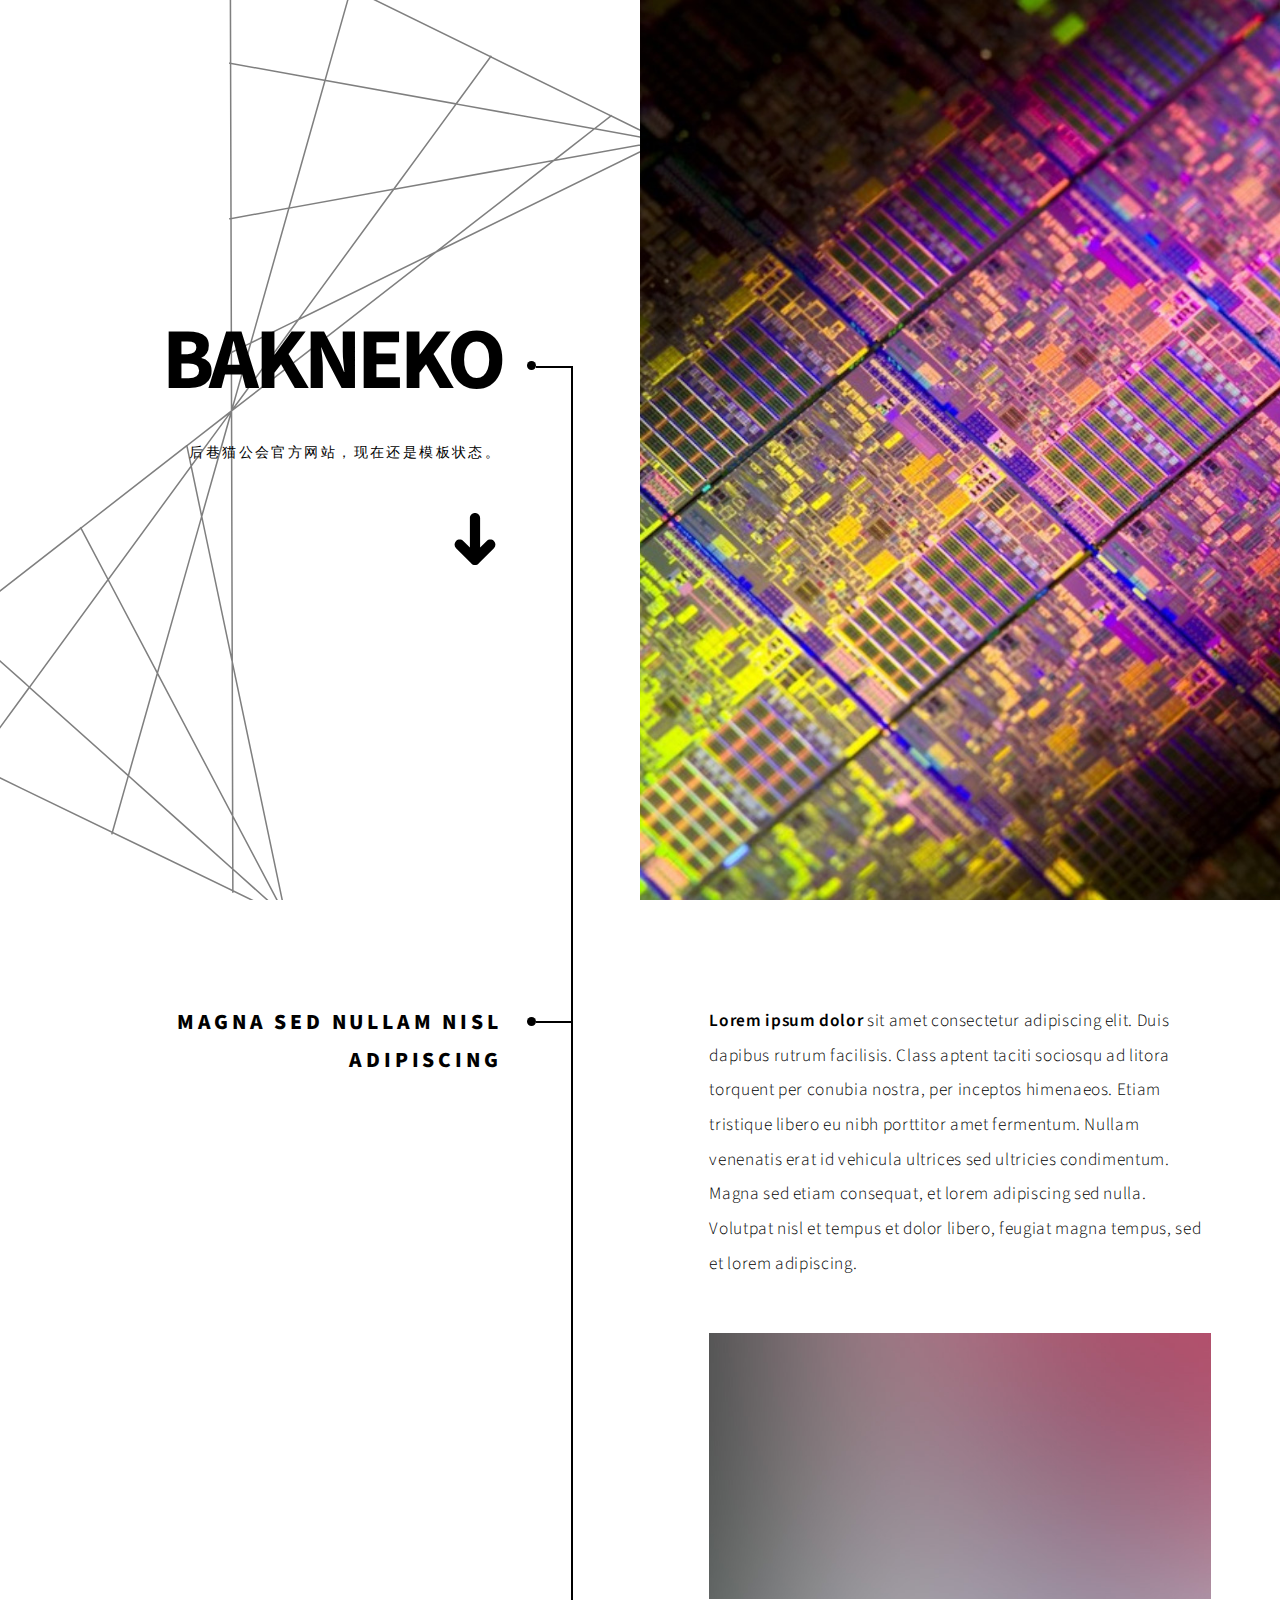
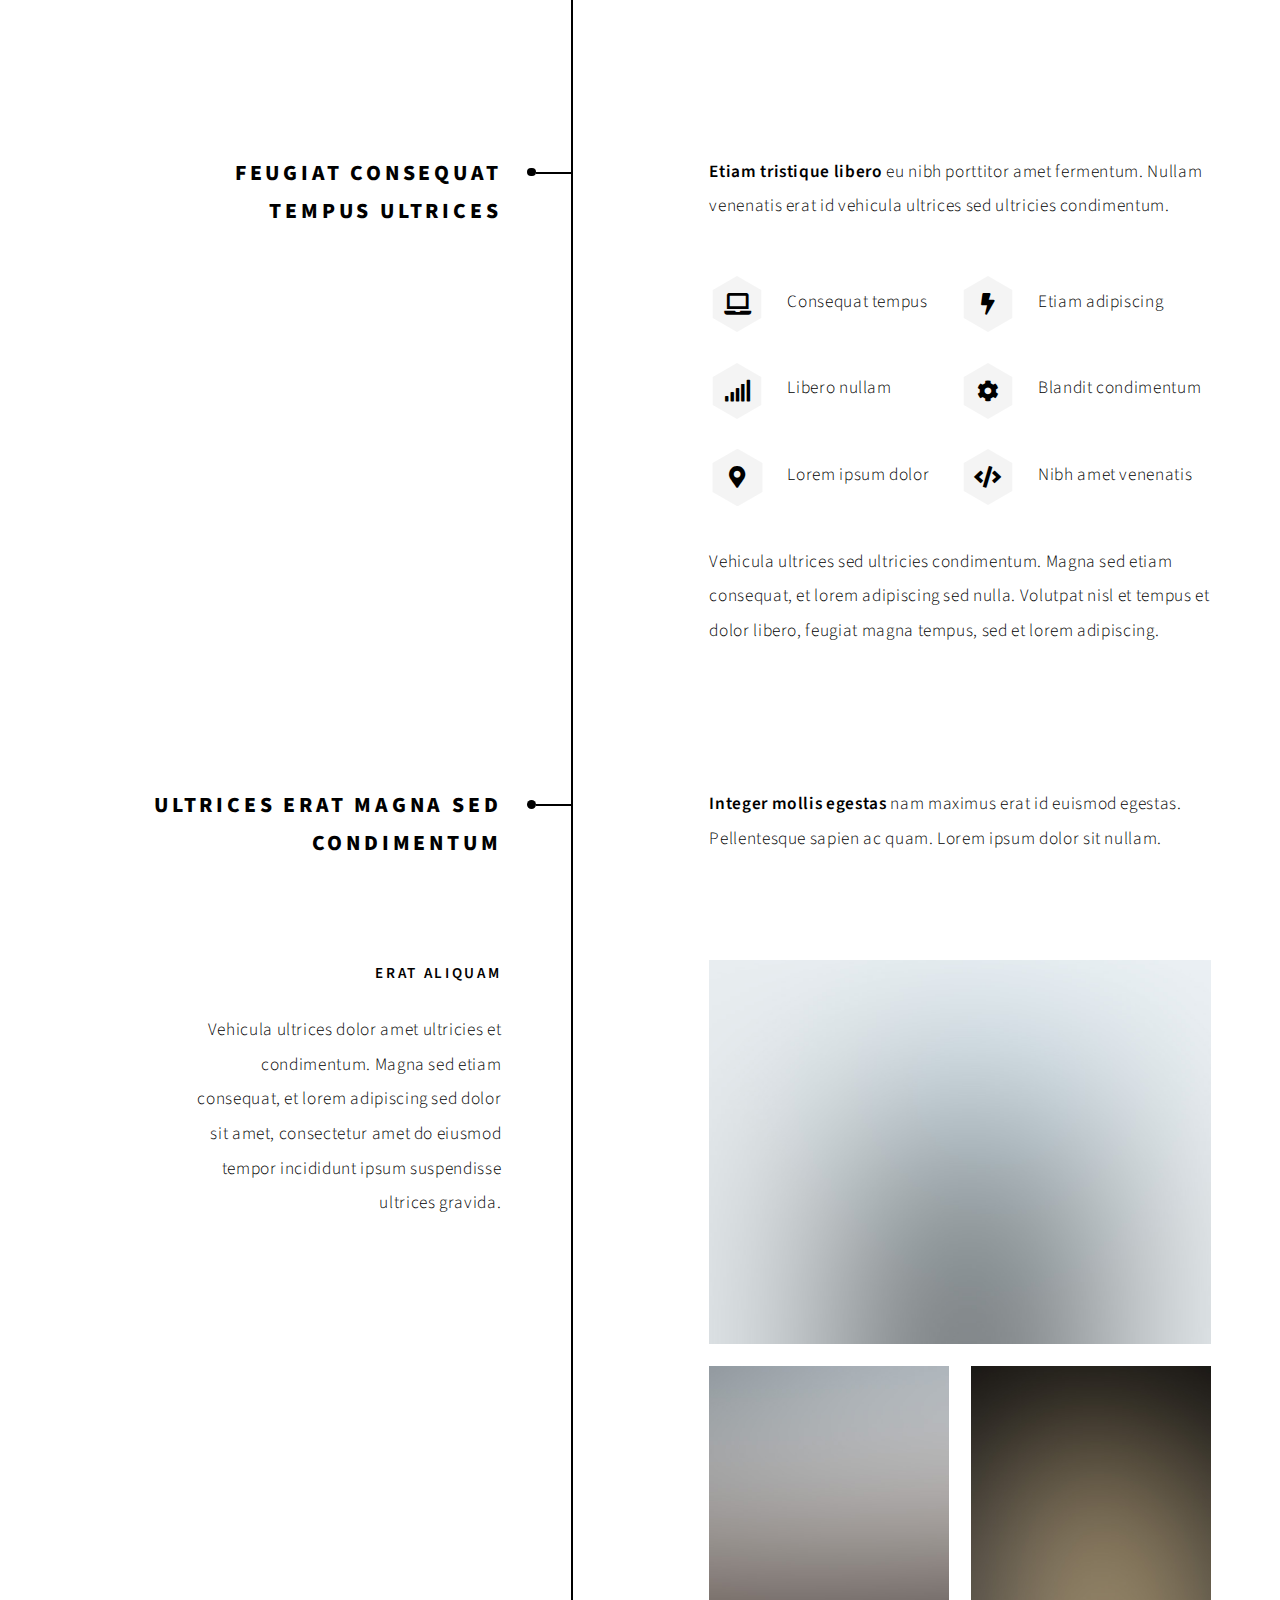
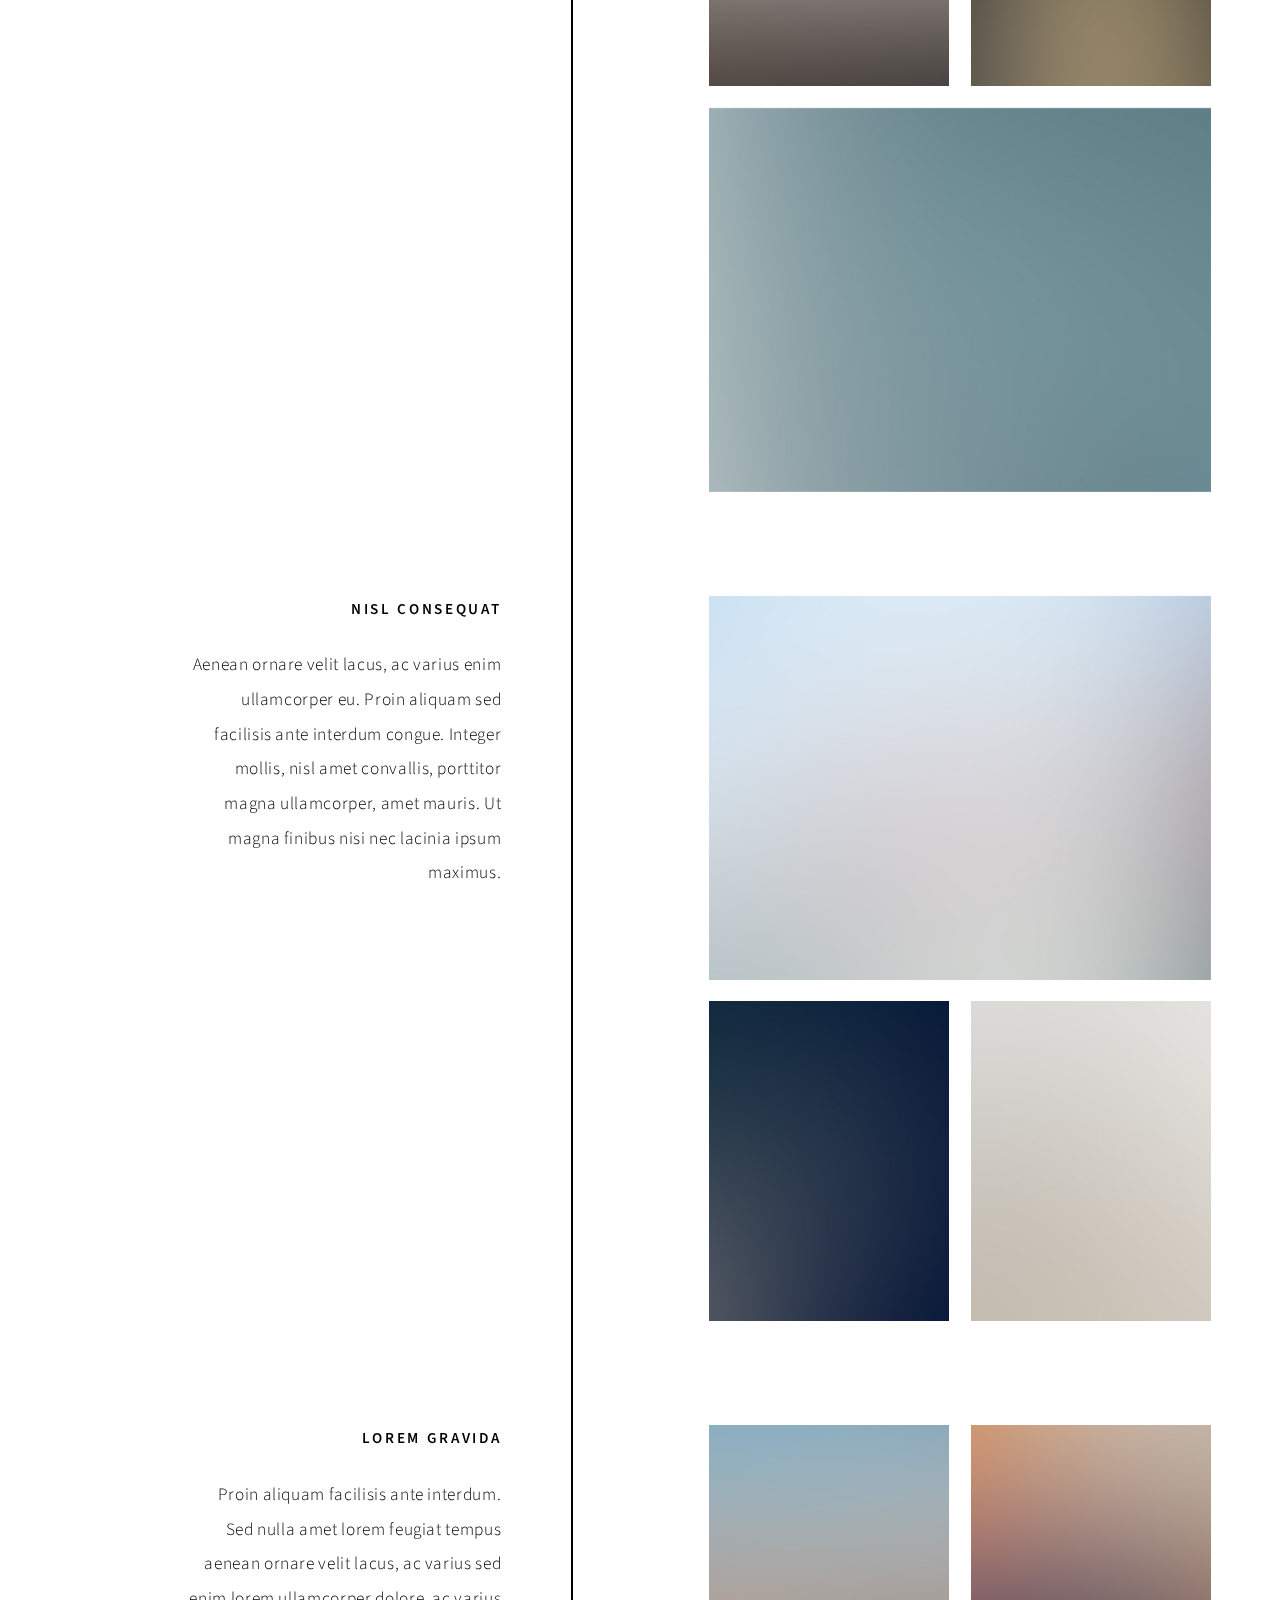
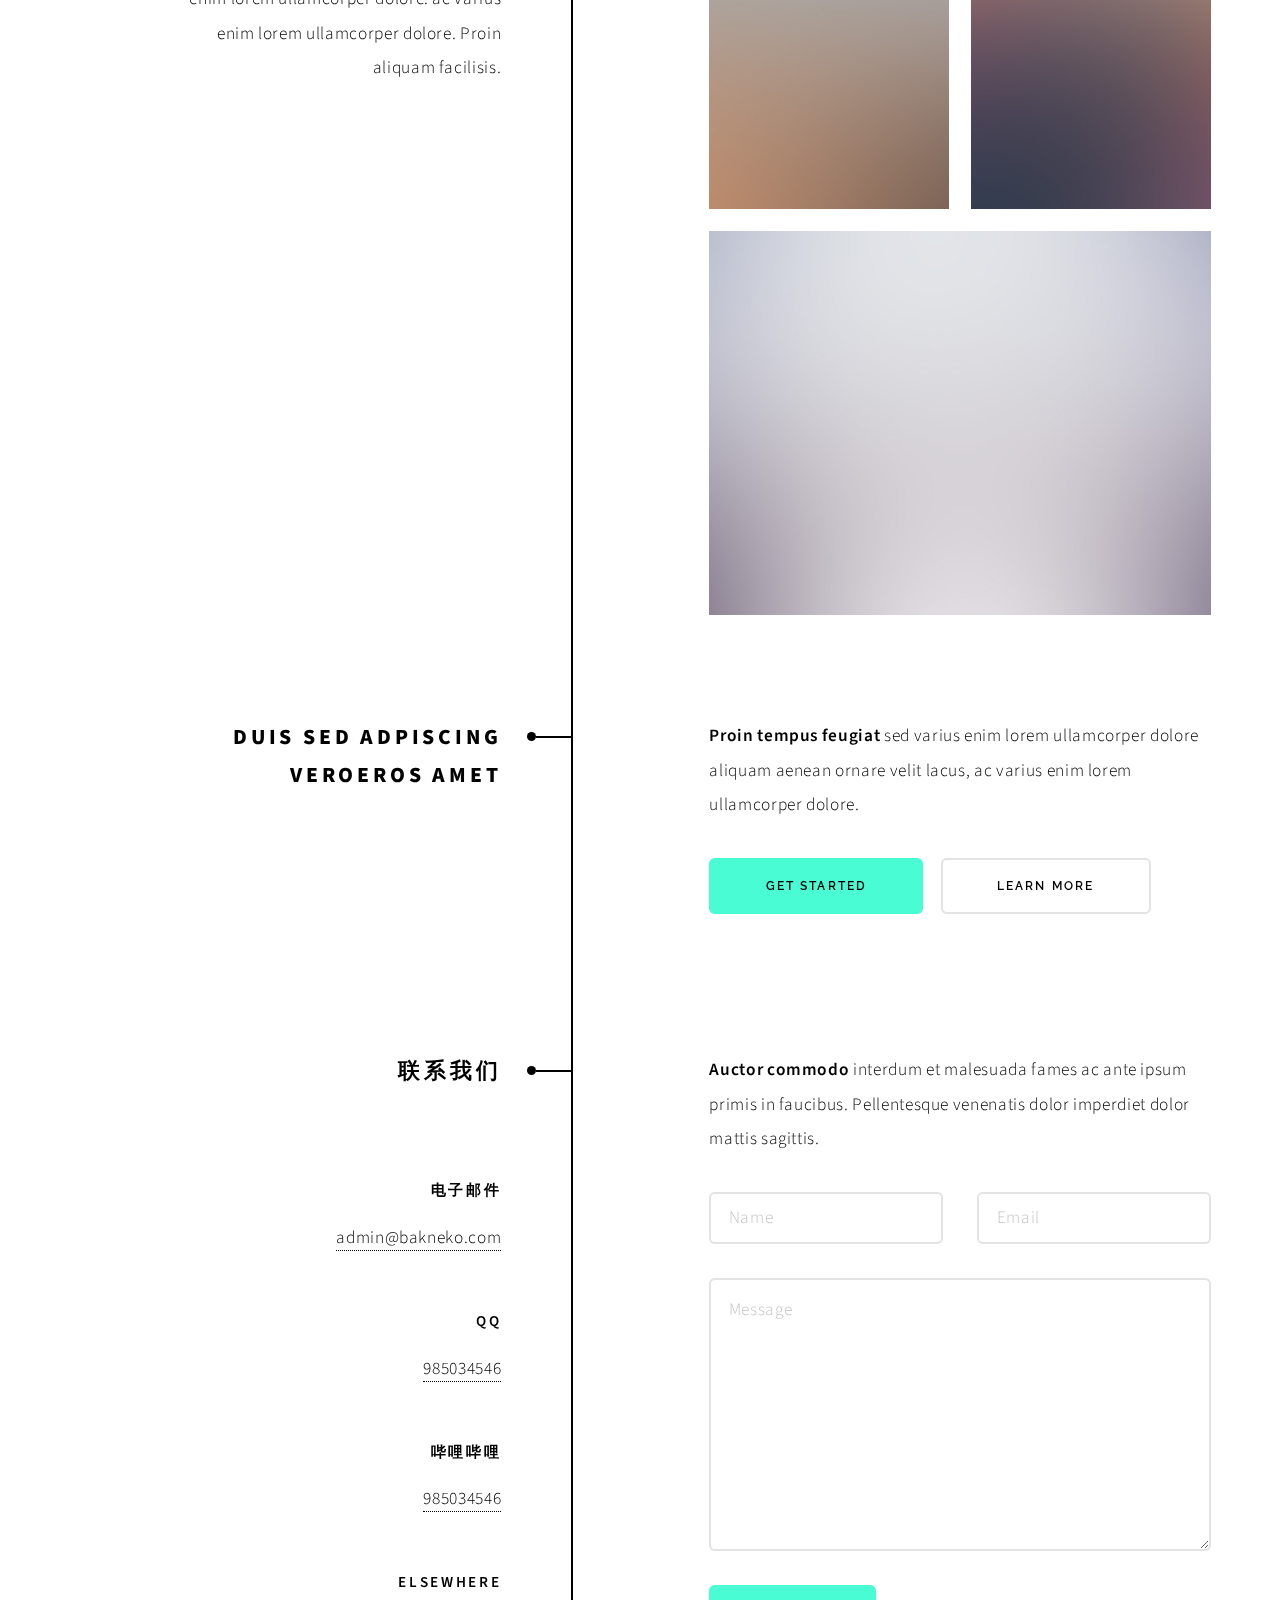
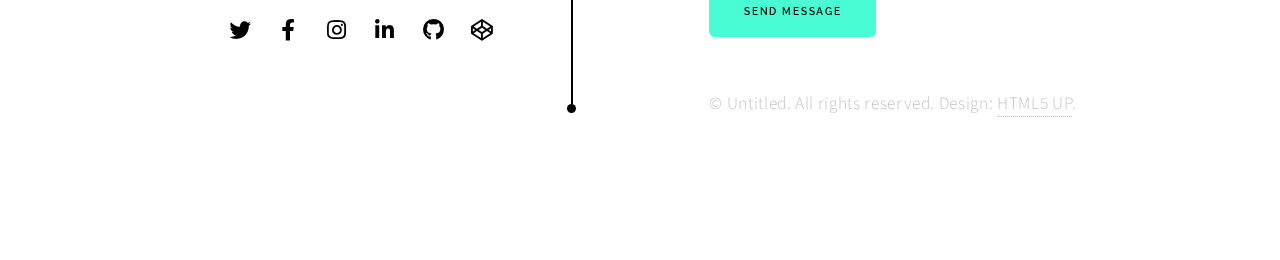
==== commit c8f7f7bf: "Update index.html" ====
--- a/index.html
+++ b/index.html
@@ -431,8 +431,8 @@
 									<a href="#">985034546</a>
 								</li>
 								<li>
-									<h3>BiliBili</h3>
-									<a href="#">985034546</a>
+									<h3>哔哩哔哩</h3>
+									<a href="https://space.bilibili.com/502800958/">985034546</a>
 								</li>
 								<li>
 									<h3>Elsewhere</h3>
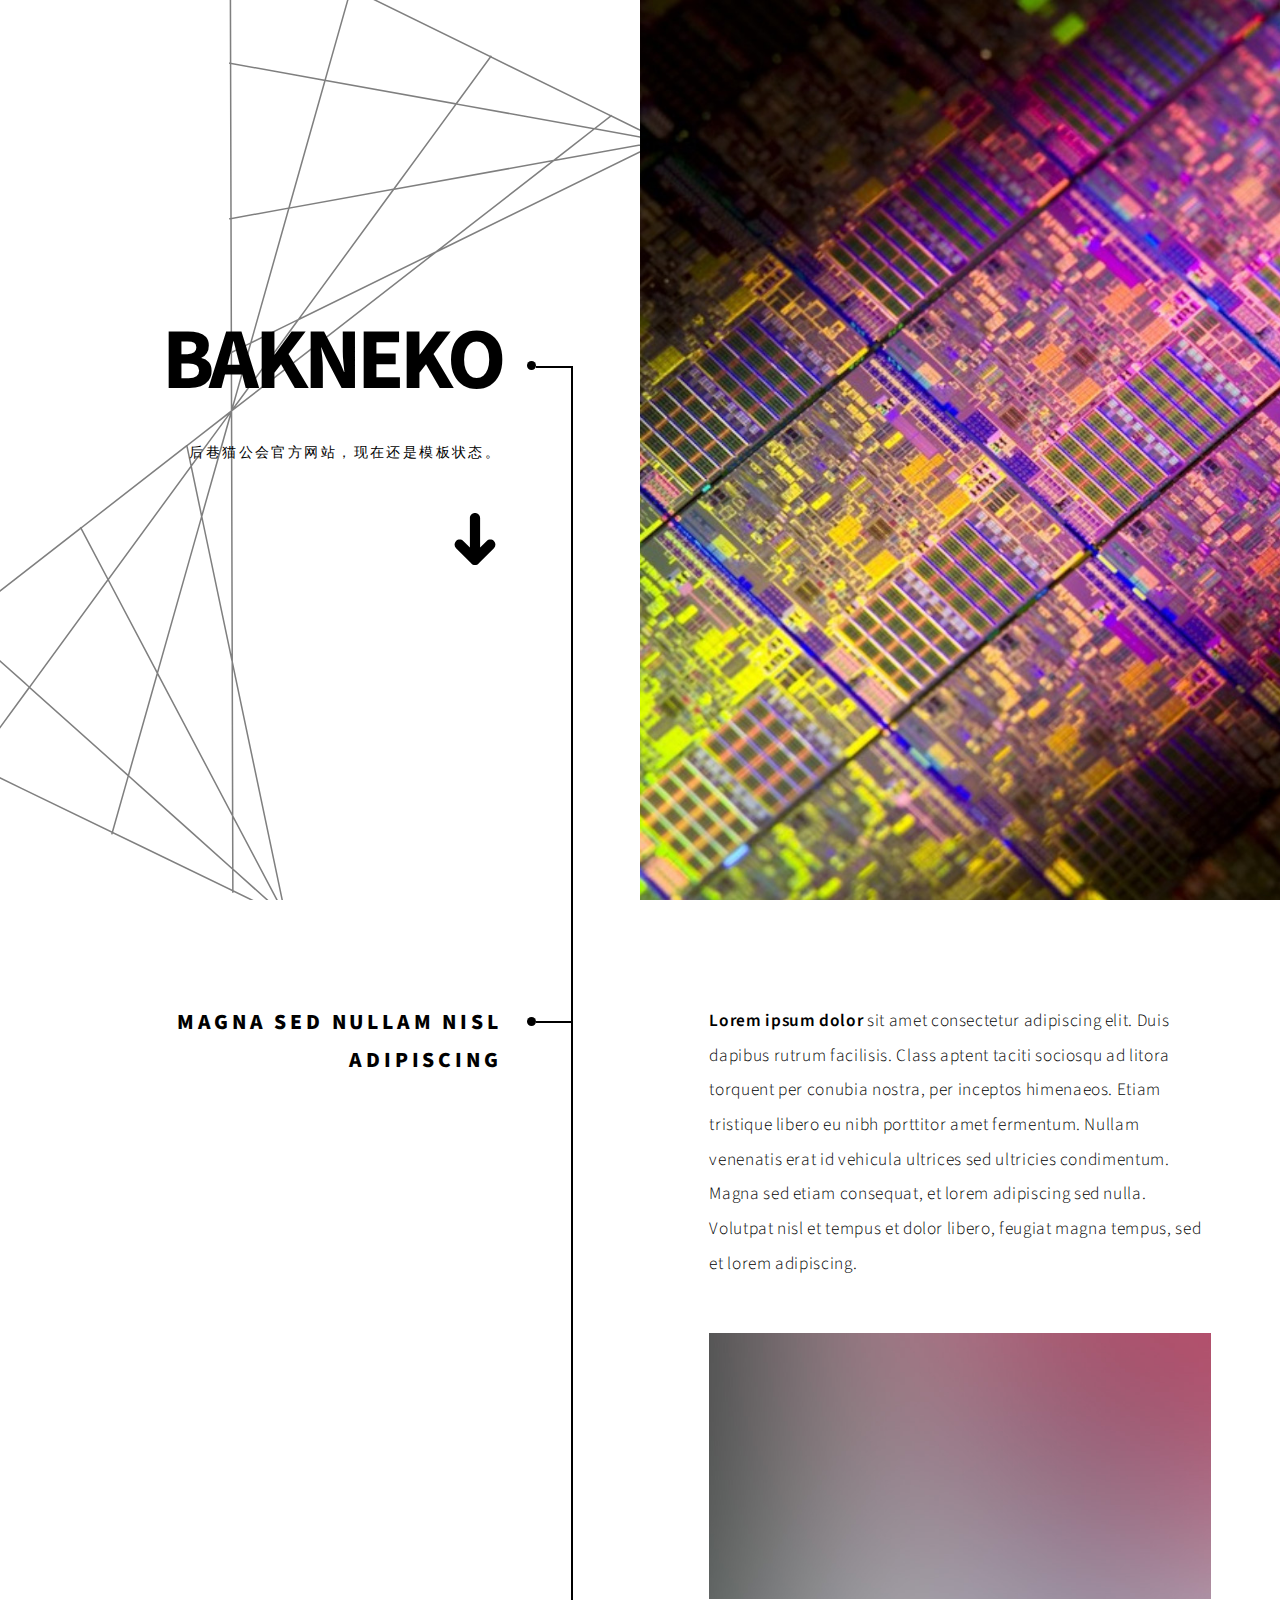
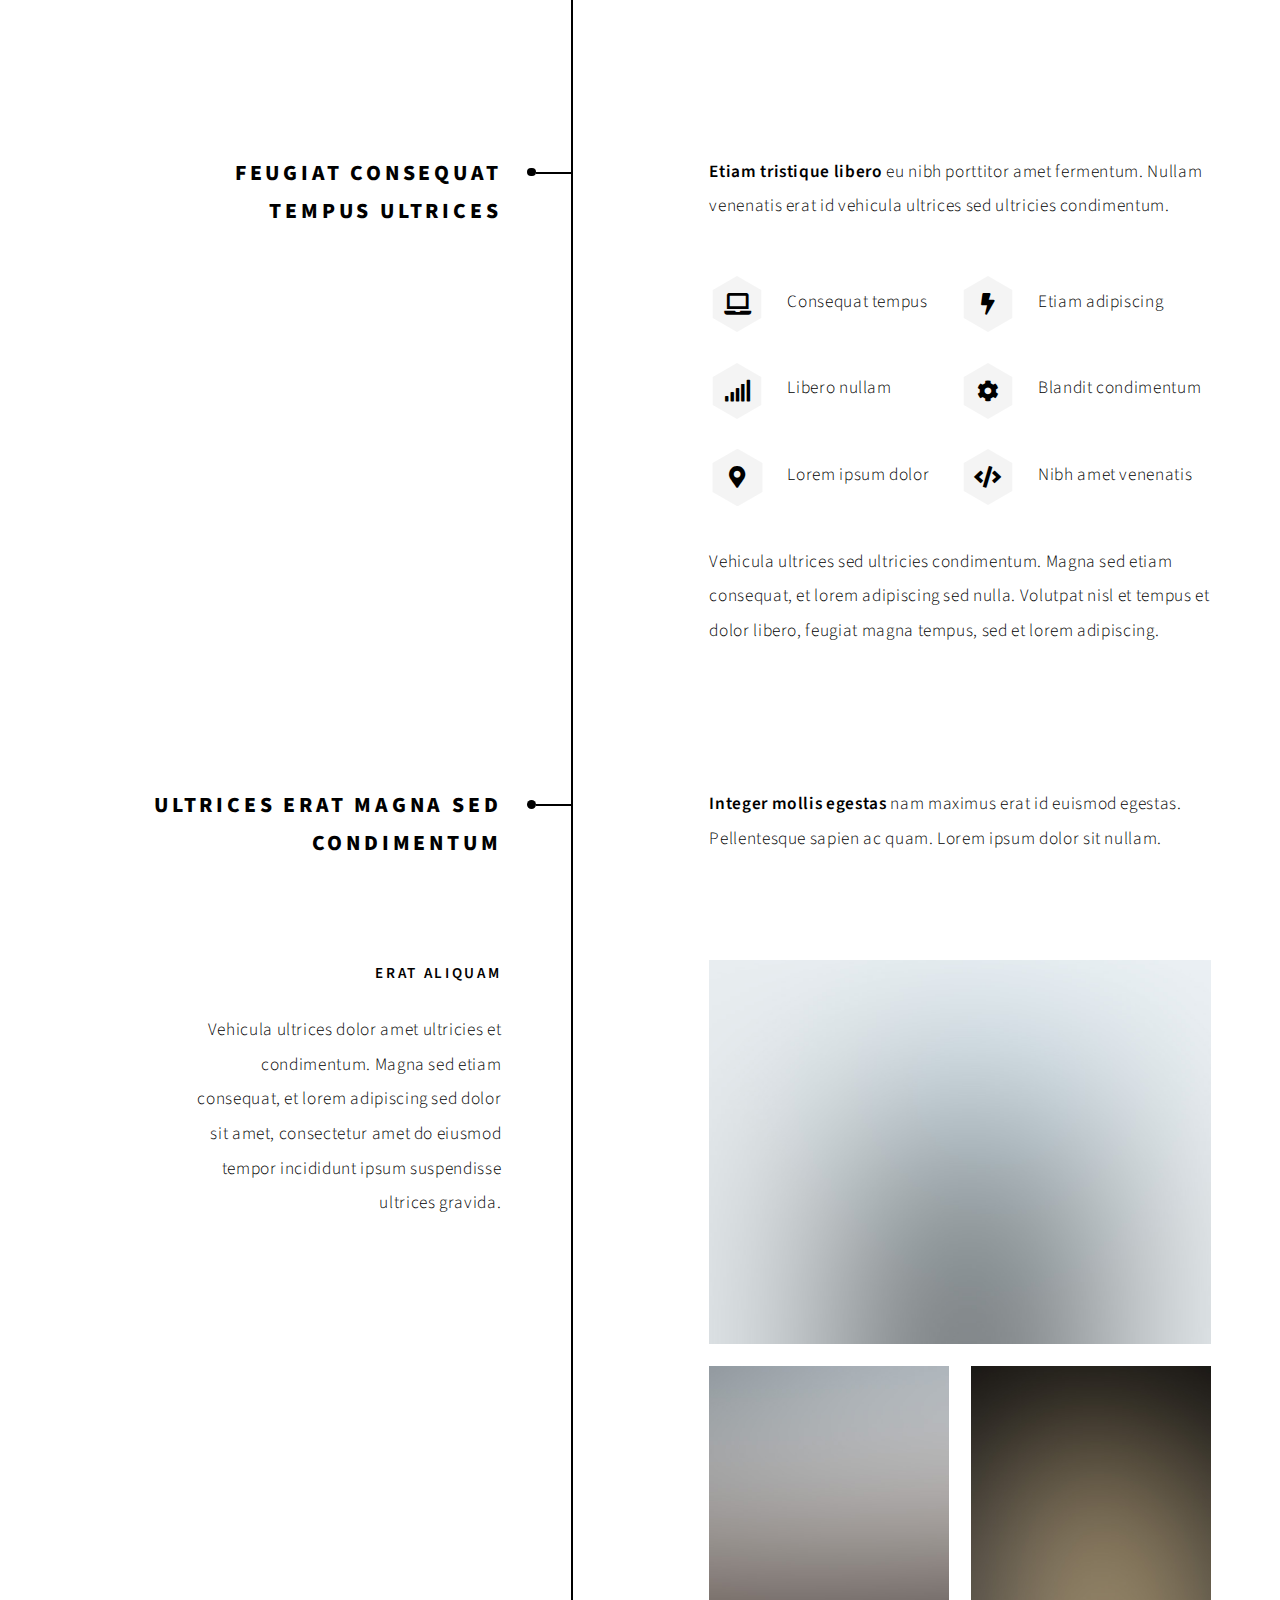
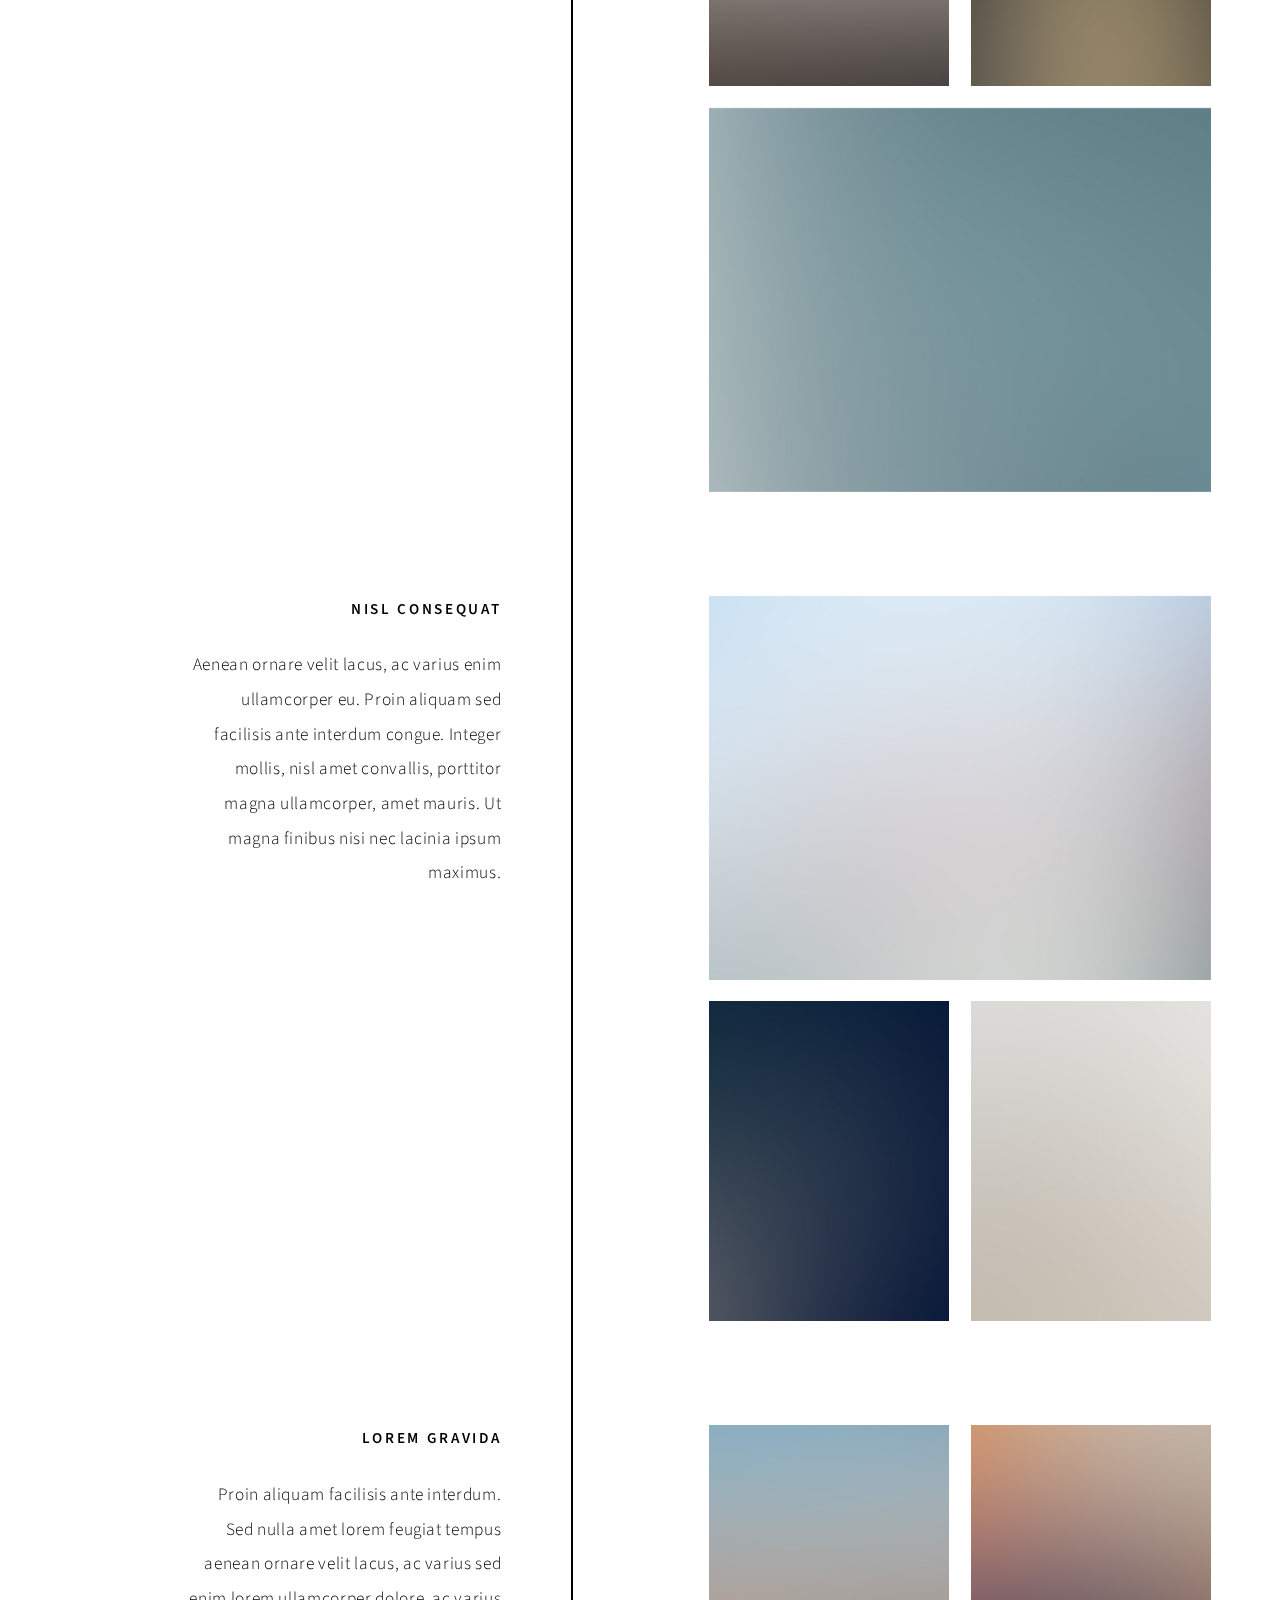
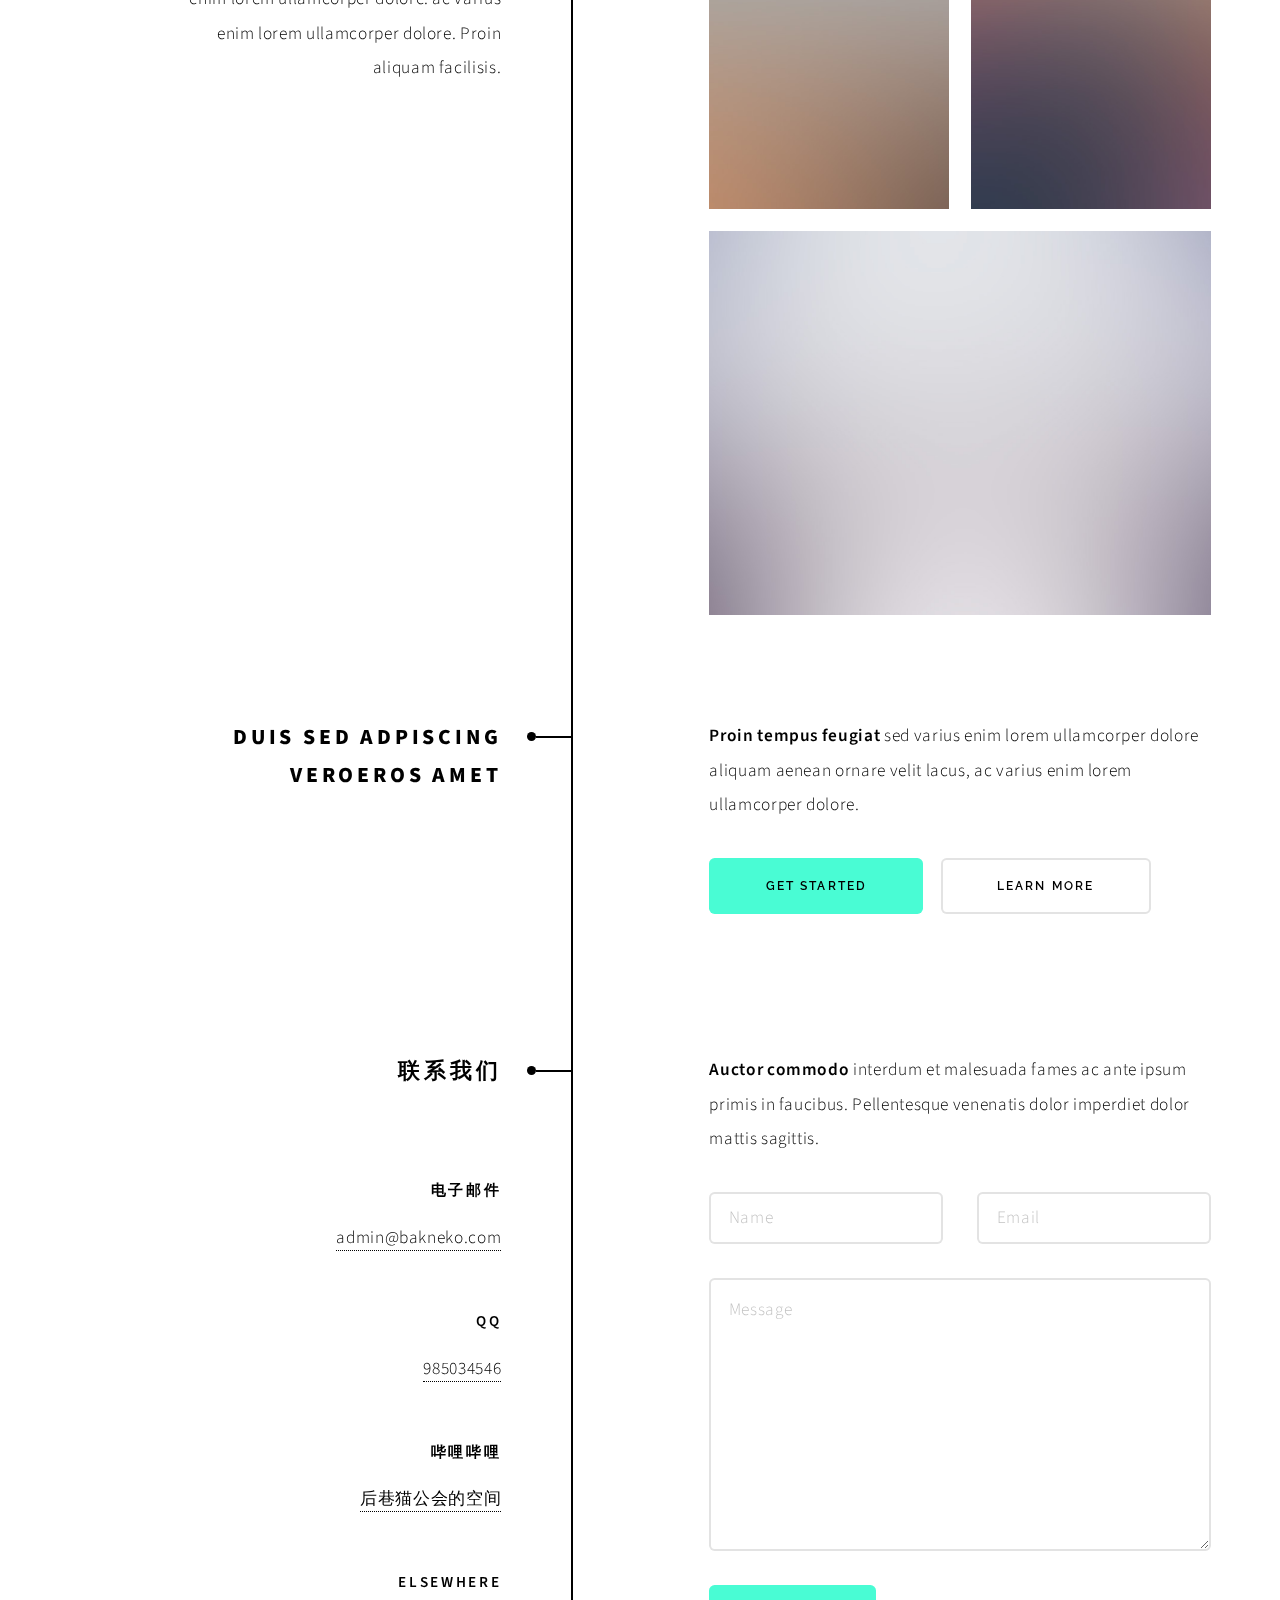
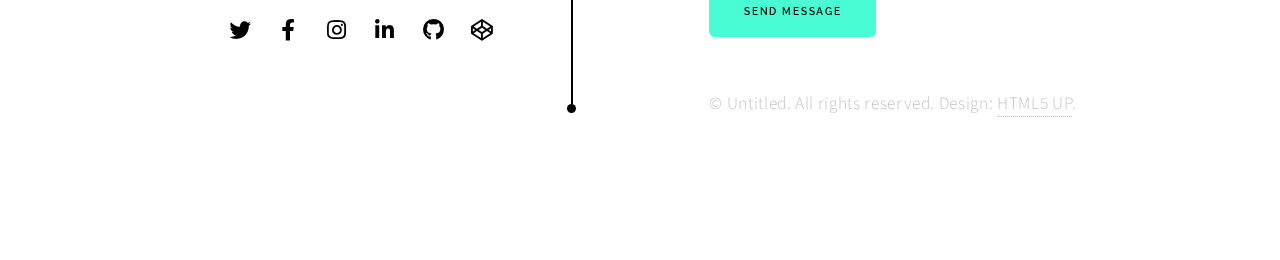
==== commit 03e9fd51: "更新b站链接" ====
--- a/index.html
+++ b/index.html
@@ -432,7 +432,7 @@
 								</li>
 								<li>
 									<h3>哔哩哔哩</h3>
-									<a href="https://space.bilibili.com/502800958/">985034546</a>
+									<a href="https://space.bilibili.com/502800958/">后巷猫公会的空间</a>
 								</li>
 								<li>
 									<h3>Elsewhere</h3>
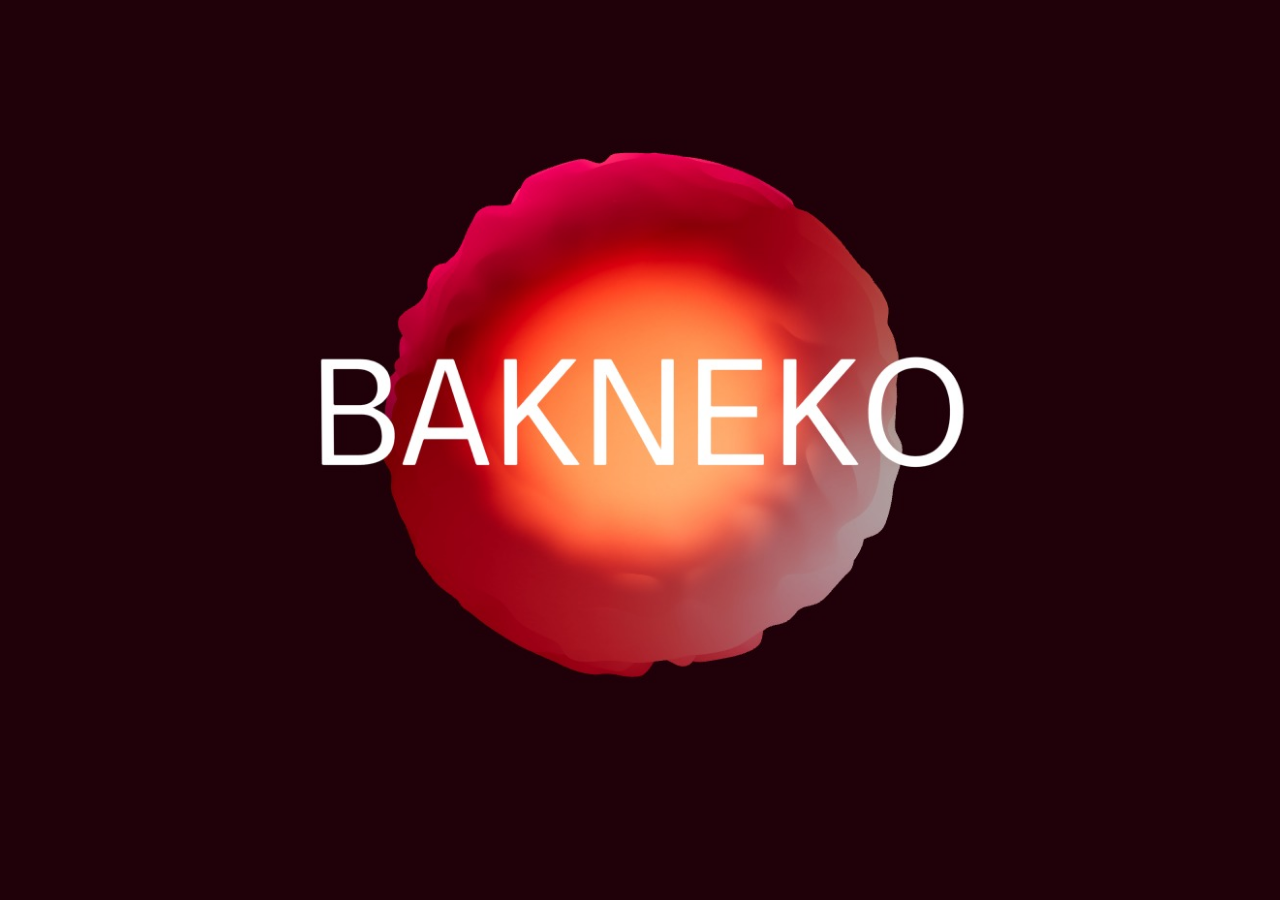
==== commit c6191817: "更新主页" ====
--- a/index.html
+++ b/index.html
@@ -1,466 +1,12 @@
-<!DOCTYPE HTML>
-<html>
-	<head>
-		<title>后巷猫公会 - 官方网站</title>
-		<meta charset="utf-8" />
-		<meta name="viewport" content="width=device-width, initial-scale=1, user-scalable=no" />
-		<meta name="description" content="" />
-		<meta name="keywords" content="" />
-		<link rel="stylesheet" href="assets/css/main.css" />
-	</head>
-	<body class="is-preload">
-
-		<!-- Wrapper -->
-			<div id="wrapper">
-
-				<!-- Intro -->
-					<section class="intro">
-						<header>
-							<h1>BAKNEKO</h1>
-							<p>后巷猫公会官方网站，现在还是模板状态。</p>
-							<ul class="actions">
-								<li><a href="#first" class="arrow scrolly"><span class="label">Next</span></a></li>
-							</ul>
-						</header>
-						<div class="content">
-							<span class="image fill" data-position="center"><img src="images/pic-splash.jpg" alt="" /></span>
-						</div>
-					</section>
-
-				<!-- Section -->
-					<section id="first">
-						<header>
-							<h2>Magna sed nullam nisl adipiscing</h2>
-						</header>
-						<div class="content">
-							<p><strong>Lorem ipsum dolor</strong> sit amet consectetur adipiscing elit. Duis dapibus rutrum facilisis. Class aptent taciti sociosqu ad litora torquent per conubia nostra, per inceptos himenaeos. Etiam tristique libero eu nibh porttitor amet fermentum. Nullam venenatis erat id vehicula ultrices sed ultricies condimentum. Magna sed etiam consequat, et lorem adipiscing sed nulla. Volutpat nisl et tempus et dolor libero, feugiat magna tempus, sed et lorem adipiscing.</p>
-							<span class="image main"><img src="images/pic02.jpg" alt="" /></span>
-						</div>
-					</section>
-
-				<!-- Section -->
-					<section>
-						<header>
-							<h2>Feugiat consequat tempus ultrices</h2>
-						</header>
-						<div class="content">
-							<p><strong>Etiam tristique libero</strong> eu nibh porttitor amet fermentum. Nullam venenatis erat id vehicula ultrices sed ultricies condimentum.</p>
-							<ul class="feature-icons">
-								<li class="icon solid fa-laptop">Consequat tempus</li>
-								<li class="icon solid fa-bolt">Etiam adipiscing</li>
-								<li class="icon solid fa-signal">Libero nullam</li>
-								<li class="icon solid fa-cog">Blandit condimentum</li>
-								<li class="icon solid fa-map-marker-alt">Lorem ipsum dolor</li>
-								<li class="icon solid fa-code">Nibh amet venenatis</li>
-							</ul>
-							<p>Vehicula ultrices sed ultricies condimentum. Magna sed etiam consequat, et lorem adipiscing sed nulla. Volutpat nisl et tempus et dolor libero, feugiat magna tempus, sed et lorem adipiscing.</p>
-						</div>
-					</section>
-
-				<!-- Section -->
-					<section>
-						<header>
-							<h2>Ultrices erat magna sed condimentum</h2>
-						</header>
-						<div class="content">
-							<p><strong>Integer mollis egestas</strong> nam maximus erat id euismod egestas. Pellentesque sapien ac quam. Lorem ipsum dolor sit nullam.</p>
-
-							<!-- Section -->
-								<section>
-									<header>
-										<h3>Erat aliquam</h3>
-										<p>Vehicula ultrices dolor amet ultricies et condimentum. Magna sed etiam consequat, et lorem adipiscing sed dolor sit amet, consectetur amet do eiusmod tempor incididunt  ipsum suspendisse ultrices gravida.</p>
-									</header>
-									<div class="content">
-										<div class="gallery">
-											<a href="images/gallery/fulls/01.jpg" class="landscape"><img src="images/gallery/thumbs/01.jpg" alt="" /></a>
-											<a href="images/gallery/fulls/02.jpg"><img src="images/gallery/thumbs/02.jpg" alt="" /></a>
-											<a href="images/gallery/fulls/03.jpg"><img src="images/gallery/thumbs/03.jpg" alt="" /></a>
-											<a href="images/gallery/fulls/04.jpg" class="landscape"><img src="images/gallery/thumbs/04.jpg" alt="" /></a>
-										</div>
-									</div>
-								</section>
-
-							<!-- Section -->
-								<section>
-									<header>
-										<h3>Nisl consequat</h3>
-										<p>Aenean ornare velit lacus, ac varius enim ullamcorper eu. Proin aliquam sed facilisis ante interdum congue. Integer mollis, nisl amet convallis, porttitor magna ullamcorper, amet mauris. Ut magna finibus nisi nec lacinia ipsum maximus.</p>
-									</header>
-									<div class="content">
-										<div class="gallery">
-											<a href="images/gallery/fulls/05.jpg" class="landscape"><img src="images/gallery/thumbs/05.jpg" alt="" /></a>
-											<a href="images/gallery/fulls/06.jpg"><img src="images/gallery/thumbs/06.jpg" alt="" /></a>
-											<a href="images/gallery/fulls/07.jpg"><img src="images/gallery/thumbs/07.jpg" alt="" /></a>
-										</div>
-									</div>
-								</section>
-
-							<!-- Section -->
-								<section>
-									<header>
-										<h3>Lorem gravida</h3>
-										<p>Proin aliquam facilisis ante interdum. Sed nulla amet lorem feugiat tempus aenean ornare velit lacus, ac varius sed enim lorem ullamcorper dolore.  ac varius enim lorem ullamcorper dolore. Proin aliquam facilisis.</p>
-									</header>
-									<div class="content">
-										<div class="gallery">
-											<a href="images/gallery/fulls/08.jpg" class="portrait"><img src="images/gallery/thumbs/08.jpg" alt="" /></a>
-											<a href="images/gallery/fulls/09.jpg" class="portrait"><img src="images/gallery/thumbs/09.jpg" alt="" /></a>
-											<a href="images/gallery/fulls/10.jpg" class="landscape"><img src="images/gallery/thumbs/10.jpg" alt="" /></a>
-										</div>
-									</div>
-								</section>
-
-						</div>
-					</section>
-
-				<!-- Section -->
-					<section>
-						<header>
-							<h2>Duis sed adpiscing veroeros amet</h2>
-						</header>
-						<div class="content">
-							<p><strong>Proin tempus feugiat</strong> sed varius enim lorem ullamcorper dolore aliquam aenean ornare velit lacus, ac varius enim lorem ullamcorper dolore.</p>
-							<ul class="actions">
-								<li><a href="#" class="button primary large">Get Started</a></li>
-								<li><a href="#" class="button large">Learn More</a></li>
-							</ul>
-						</div>
-					</section>
-
-				<!-- Elements -->
-				<!--
-					<section>
-						<header>
-							<h2>Elements</h2>
-						</header>
-						<div class="content">
-
-							<section>
-								<header>
-									<h3>Text</h3>
-								</header>
-								<div class="content">
-									<p>This is <b>bold</b> and this is <strong>strong</strong>. This is <i>italic</i> and this is <em>emphasized</em>.
-									This is <sup>superscript</sup> text and this is <sub>subscript</sub> text.
-									This is <u>underlined</u> and this is code: <code>for (;;) { ... }</code>. Finally, <a href="#">this is a link</a>.</p>
-									<hr />
-									<h2>Heading Level 2</h2>
-									<h3>Heading Level 3</h3>
-									<h4>Heading Level 4</h4>
-									<h5>Heading Level 5</h5>
-									<hr />
-									<h5>Blockquote</h5>
-									<blockquote>Fringilla nisl. Donec accumsan interdum nisi, quis tincidunt felis sagittis eget tempus euismod. Vestibulum ante ipsum primis in faucibus vestibulum. Blandit adipiscing eu felis iaculis volutpat ac adipiscing accumsan faucibus. Vestibulum ante ipsum primis in faucibus lorem ipsum dolor sit amet nullam adipiscing eu felis.</blockquote>
-									<h5>Preformatted</h5>
-									<pre><code>i = 0;
-
-while (!deck.isInOrder()) {
-  print 'Iteration ' + i;
-  deck.shuffle();
-  i++;
-}
-
-print 'Sorted in ' + i + ' iterations.';</code></pre>
-								</div>
-							</section>
-
-							<section>
-								<header>
-									<h3>Lists</h3>
-								</header>
-								<div class="content">
-
-									<h4>Unordered</h4>
-									<ul>
-										<li>Dolor pulvinar etiam.</li>
-										<li>Sagittis adipiscing.</li>
-										<li>Felis enim feugiat.</li>
-									</ul>
-
-									<h4>Alternate</h4>
-									<ul class="alt">
-										<li>Dolor pulvinar etiam.</li>
-										<li>Sagittis adipiscing.</li>
-										<li>Felis enim feugiat.</li>
-									</ul>
-
-									<h4>Ordered</h4>
-									<ol>
-										<li>Dolor pulvinar etiam.</li>
-										<li>Etiam vel felis viverra.</li>
-										<li>Felis enim feugiat.</li>
-										<li>Dolor pulvinar etiam.</li>
-										<li>Etiam vel felis lorem.</li>
-										<li>Felis enim et feugiat.</li>
-									</ol>
-									<h4>Icons</h4>
-									<ul class="icons">
-										<li><a href="#" class="icon brands fa-twitter"><span class="label">Twitter</span></a></li>
-										<li><a href="#" class="icon brands fa-facebook-f"><span class="label">Facebook</span></a></li>
-										<li><a href="#" class="icon brands fa-instagram"><span class="label">Instagram</span></a></li>
-										<li><a href="#" class="icon brands fa-github"><span class="label">Github</span></a></li>
-									</ul>
-
-									<h4>Actions</h4>
-									<ul class="actions">
-										<li><a href="#" class="button primary">Default</a></li>
-										<li><a href="#" class="button">Default</a></li>
-									</ul>
-									<ul class="actions stacked">
-										<li><a href="#" class="button primary">Default</a></li>
-										<li><a href="#" class="button">Default</a></li>
-									</ul>
-								</div>
-							</section>
-
-							<section>
-								<header>
-									<h3>Table</h3>
-								</header>
-								<div class="content">
-									<h4>Default</h4>
-									<div class="table-wrapper">
-										<table>
-											<thead>
-												<tr>
-													<th>Name</th>
-													<th>Description</th>
-													<th>Price</th>
-												</tr>
-											</thead>
-											<tbody>
-												<tr>
-													<td>Item One</td>
-													<td>Ante turpis integer aliquet porttitor.</td>
-													<td>29.99</td>
-												</tr>
-												<tr>
-													<td>Item Two</td>
-													<td>Vis ac commodo adipiscing arcu aliquet.</td>
-													<td>19.99</td>
-												</tr>
-												<tr>
-													<td>Item Three</td>
-													<td> Morbi faucibus arcu accumsan lorem.</td>
-													<td>29.99</td>
-												</tr>
-												<tr>
-													<td>Item Four</td>
-													<td>Vitae integer tempus condimentum.</td>
-													<td>19.99</td>
-												</tr>
-												<tr>
-													<td>Item Five</td>
-													<td>Ante turpis integer aliquet porttitor.</td>
-													<td>29.99</td>
-												</tr>
-											</tbody>
-											<tfoot>
-												<tr>
-													<td colspan="2"></td>
-													<td>100.00</td>
-												</tr>
-											</tfoot>
-										</table>
-									</div>
-
-									<h4>Alternate</h4>
-									<div class="table-wrapper">
-										<table class="alt">
-											<thead>
-												<tr>
-													<th>Name</th>
-													<th>Description</th>
-													<th>Price</th>
-												</tr>
-											</thead>
-											<tbody>
-												<tr>
-													<td>Item One</td>
-													<td>Ante turpis integer aliquet porttitor.</td>
-													<td>29.99</td>
-												</tr>
-												<tr>
-													<td>Item Two</td>
-													<td>Vis ac commodo adipiscing arcu aliquet.</td>
-													<td>19.99</td>
-												</tr>
-												<tr>
-													<td>Item Three</td>
-													<td> Morbi faucibus arcu accumsan lorem.</td>
-													<td>29.99</td>
-												</tr>
-												<tr>
-													<td>Item Four</td>
-													<td>Vitae integer tempus condimentum.</td>
-													<td>19.99</td>
-												</tr>
-												<tr>
-													<td>Item Five</td>
-													<td>Ante turpis integer aliquet porttitor.</td>
-													<td>29.99</td>
-												</tr>
-											</tbody>
-											<tfoot>
-												<tr>
-													<td colspan="2"></td>
-													<td>100.00</td>
-												</tr>
-											</tfoot>
-										</table>
-									</div>
-								</div>
-							</section>
-
-							<section>
-								<header>
-									<h3>Buttons</h3>
-								</header>
-								<div class="content">
-									<ul class="actions">
-										<li><a href="#" class="button primary">Primary</a></li>
-										<li><a href="#" class="button">Default</a></li>
-									</ul>
-									<ul class="actions">
-										<li><a href="#" class="button large">Large</a></li>
-										<li><a href="#" class="button">Default</a></li>
-										<li><a href="#" class="button small">Small</a></li>
-									</ul>
-									<ul class="actions">
-										<li><a href="#" class="button primary icon solid fa-download">Icon</a></li>
-										<li><a href="#" class="button icon solid fa-download">Icon</a></li>
-									</ul>
-									<ul class="actions">
-										<li><span class="button primary disabled">Disabled</span></li>
-										<li><span class="button disabled">Disabled</span></li>
-									</ul>
-								</div>
-							</section>
-
-							<section>
-								<header>
-									<h3>Form</h3>
-								</header>
-								<div class="content">
-									<form method="post" action="#">
-										<div class="fields">
-											<div class="field half">
-												<label for="demo-name">Name</label>
-												<input type="text" name="demo-name" id="demo-name" value="" placeholder="Jane Doe" />
-											</div>
-											<div class="field half">
-												<label for="demo-email">Email</label>
-												<input type="email" name="demo-email" id="demo-email" value="" placeholder="jane@untitled.tld" />
-											</div>
-											<div class="field">
-												<label for="demo-category">Category</label>
-												<select name="demo-category" id="demo-category">
-													<option value="">-</option>
-													<option value="1">Manufacturing</option>
-													<option value="1">Shipping</option>
-													<option value="1">Administration</option>
-													<option value="1">Human Resources</option>
-												</select>
-											</div>
-											<div class="field half">
-												<input type="radio" id="demo-priority-low" name="demo-priority" checked>
-												<label for="demo-priority-low">Low</label>
-											</div>
-											<div class="field half">
-												<input type="radio" id="demo-priority-high" name="demo-priority">
-												<label for="demo-priority-high">High</label>
-											</div>
-											<div class="field half">
-												<input type="checkbox" id="demo-copy" name="demo-copy">
-												<label for="demo-copy">Email me a copy</label>
-											</div>
-											<div class="field half">
-												<input type="checkbox" id="demo-human" name="demo-human" checked>
-												<label for="demo-human">Not a robot</label>
-											</div>
-											<div class="field">
-												<label for="demo-message">Message</label>
-												<textarea name="demo-message" id="demo-message" placeholder="Enter your message" rows="6"></textarea>
-											</div>
-										</div>
-										<ul class="actions">
-											<li><input type="submit" value="Send Message" class="primary" /></li>
-											<li><input type="reset" value="Reset" /></li>
-										</ul>
-									</form>
-								</div>
-							</section>
-
-						</div>
-					</section>
-				-->
-
-				<!-- Section -->
-					<section>
-						<header>
-							<h2>联系我们</h2>
-						</header>
-						<div class="content">
-							<p><strong>Auctor commodo</strong> interdum et malesuada fames ac ante ipsum primis in faucibus. Pellentesque venenatis dolor imperdiet dolor mattis sagittis.</p>
-							<form>
-								<div class="fields">
-									<div class="field half">
-										<input type="text" name="name" id="name" placeholder="Name" />
-									</div>
-									<div class="field half">
-										<input type="email" name="email" id="email" placeholder="Email" />
-									</div>
-									<div class="field">
-										<textarea name="message" id="message" placeholder="Message" rows="7"></textarea>
-									</div>
-								</div>
-								<ul class="actions">
-									<li><input type="submit" value="Send Message" class="button primary" /></li>
-								</ul>
-							</form>
-						</div>
-						<footer>
-							<ul class="items">
-								<li>
-									<h3>电子邮件</h3>
-									<a href="mailto:admin@bakneko.com">admin@bakneko.com</a>
-								</li>
-								<li>
-									<h3>QQ</h3>
-									<a href="#">985034546</a>
-								</li>
-								<li>
-									<h3>哔哩哔哩</h3>
-									<a href="https://space.bilibili.com/502800958/">后巷猫公会的空间</a>
-								</li>
-								<li>
-									<h3>Elsewhere</h3>
-									<ul class="icons">
-										<li><a href="#" class="icon brands fa-twitter"><span class="label">Twitter</span></a></li>
-										<li><a href="#" class="icon brands fa-facebook-f"><span class="label">Facebook</span></a></li>
-										<li><a href="#" class="icon brands fa-instagram"><span class="label">Instagram</span></a></li>
-										<li><a href="#" class="icon brands fa-linkedin-in"><span class="label">LinkedIn</span></a></li>
-										<li><a href="#" class="icon brands fa-github"><span class="label">GitHub</span></a></li>
-										<li><a href="#" class="icon brands fa-codepen"><span class="label">Codepen</span></a></li>
-									</ul>
-								</li>
-							</ul>
-						</footer>
-					</section>
-
-				<!-- Copyright -->
-					<div class="copyright">&copy; Untitled. All rights reserved. Design: <a href="https://html5up.net">HTML5 UP</a>.</div>
-
-			</div>
-
-		<!-- Scripts -->
-			<script src="assets/js/jquery.min.js"></script>
-			<script src="assets/js/jquery.scrolly.min.js"></script>
-			<script src="assets/js/browser.min.js"></script>
-			<script src="assets/js/breakpoints.min.js"></script>
-			<script src="assets/js/util.js"></script>
-			<script src="assets/js/main.js"></script>
-
-	</body>
-</html>+<style> 
+    body {
+      background:url("/images/blob.jpg")  no-repeat center center;   /*加载背景图*/   /* 背景图不平铺 */
+      background-size:cover;  /* 让背景图基于容器大小伸缩 */
+      background-attachment:fixed;        /* 当内容高度大于图片高度时，背景图像的位置相对于viewport固定 */
+      background-color:#000000;   /* 设置背景颜色，背景图加载过程中会显示背景色 */
+    }
+   </style>
+    <html>
+    <body>
+    </body>
+    <html>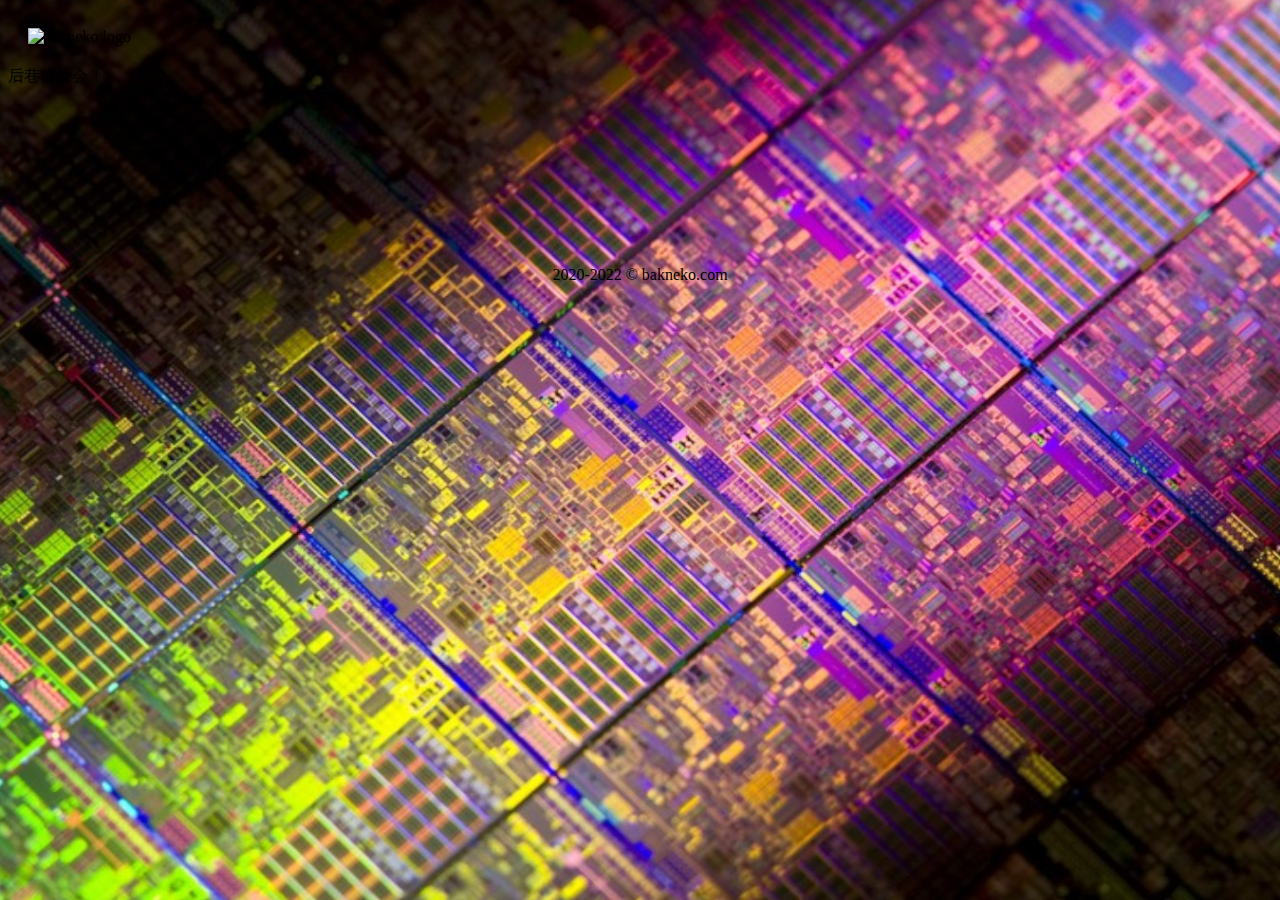
==== commit a80ed234: "测试logo" ====
--- a/index.html
+++ b/index.html
@@ -1,12 +1,38 @@
-<style> 
-    body {
-      background:url("/images/blob.jpg")  no-repeat center center;   /*加载背景图*/   /* 背景图不平铺 */
-      background-size:cover;  /* 让背景图基于容器大小伸缩 */
-      background-attachment:fixed;        /* 当内容高度大于图片高度时，背景图像的位置相对于viewport固定 */
-      background-color:#000000;   /* 设置背景颜色，背景图加载过程中会显示背景色 */
-    }
-   </style>
-    <html>
-    <body>
-    </body>
-    <html>+<!DOCTYPE html>
+<style>
+  body {
+    background: url("/images/pic-splash.jpg") no-repeat center center;
+    /*加载背景图*/
+    /* 背景图不平铺 */
+    background-size: cover;
+    /* 让背景图基于容器大小伸缩 */
+    background-attachment: fixed;
+    /* 当内容高度大于图片高度时，背景图像的位置相对于viewport固定 */
+    background-color: #000000;
+    /* 设置背景颜色，背景图加载过程中会显示背景色 */
+  }
+</style>
+<html>
+
+<head>
+  <meta charset="utf-8">
+  <title>Bakneko</title>
+</head>
+
+<body>
+
+  <div id="container" style="width:500px">
+    <img src="/images/logo.jpg" alt="bakneko logo" style="margin: 20px;" height="40">
+  </div>
+
+  <div id="content" style="height:200px;width:400px;float:left;">
+    后巷猫公会！
+  </div>
+
+  <div id="footer" style="clear:both;text-align:center;">
+    2020-2022 © bakneko.com
+  </div>
+
+</body>
+
+</html>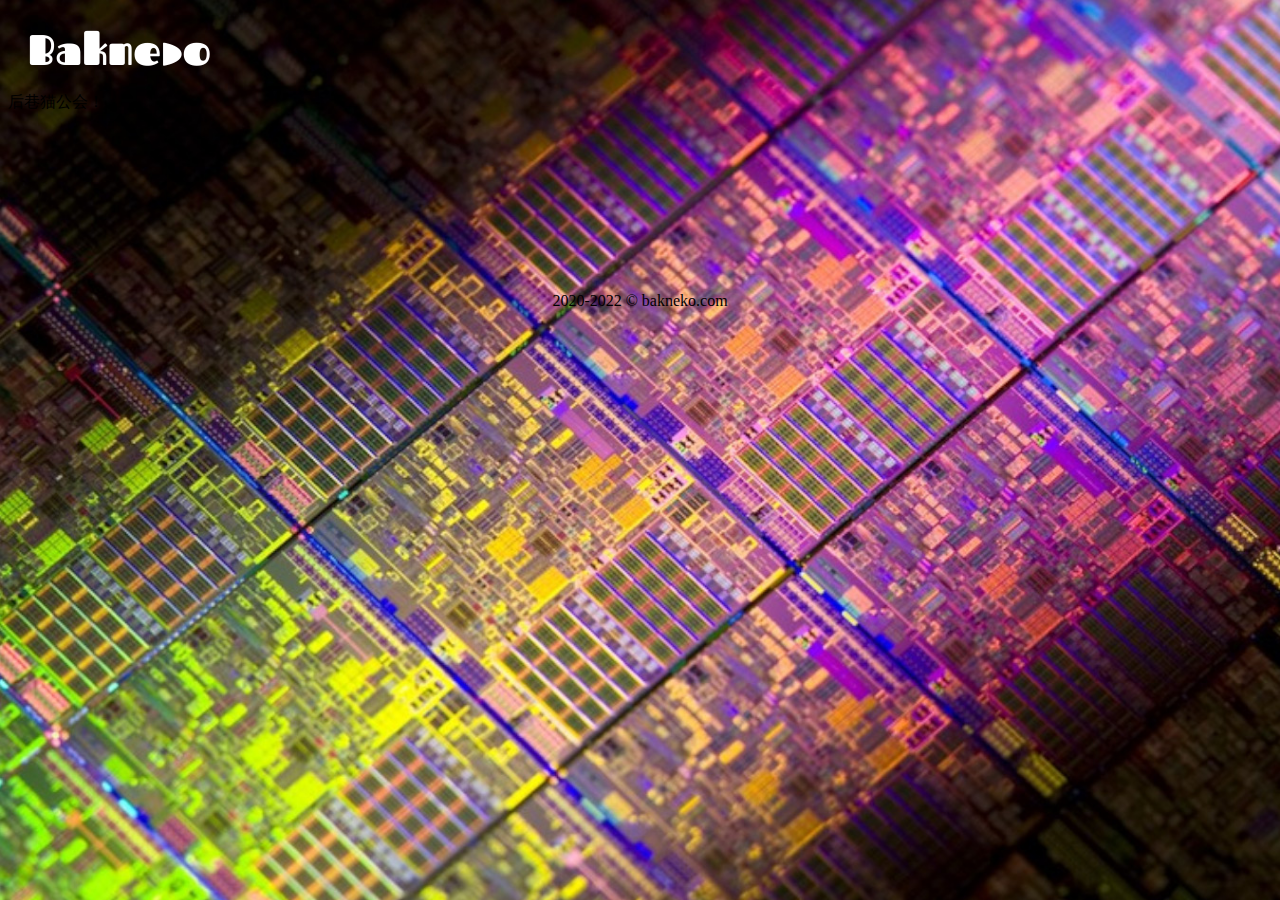
==== commit 6b9b0e56: "Update index.html" ====
--- a/index.html
+++ b/index.html
@@ -16,20 +16,20 @@
 
 <head>
   <meta charset="utf-8">
-  <title>Bakneko</title>
+  <title>后巷猫公会 官方网站</title>
 </head>
 
 <body>
 
   <div id="container" style="width:500px">
-    <img src="/images/logo.jpg" alt="bakneko logo" style="margin: 20px;" height="40">
+    <img src="/images/logo.png" alt="bakneko logo" style="margin: 20px;" height="40">
   </div>
 
   <div id="content" style="height:200px;width:400px;float:left;">
     后巷猫公会！
   </div>
 
-  <div id="footer" style="clear:both;text-align:center;">
+  <div id="footer" style="clear:both;text-align:center;margin-bottom: 0px;">
     2020-2022 © bakneko.com
   </div>
 
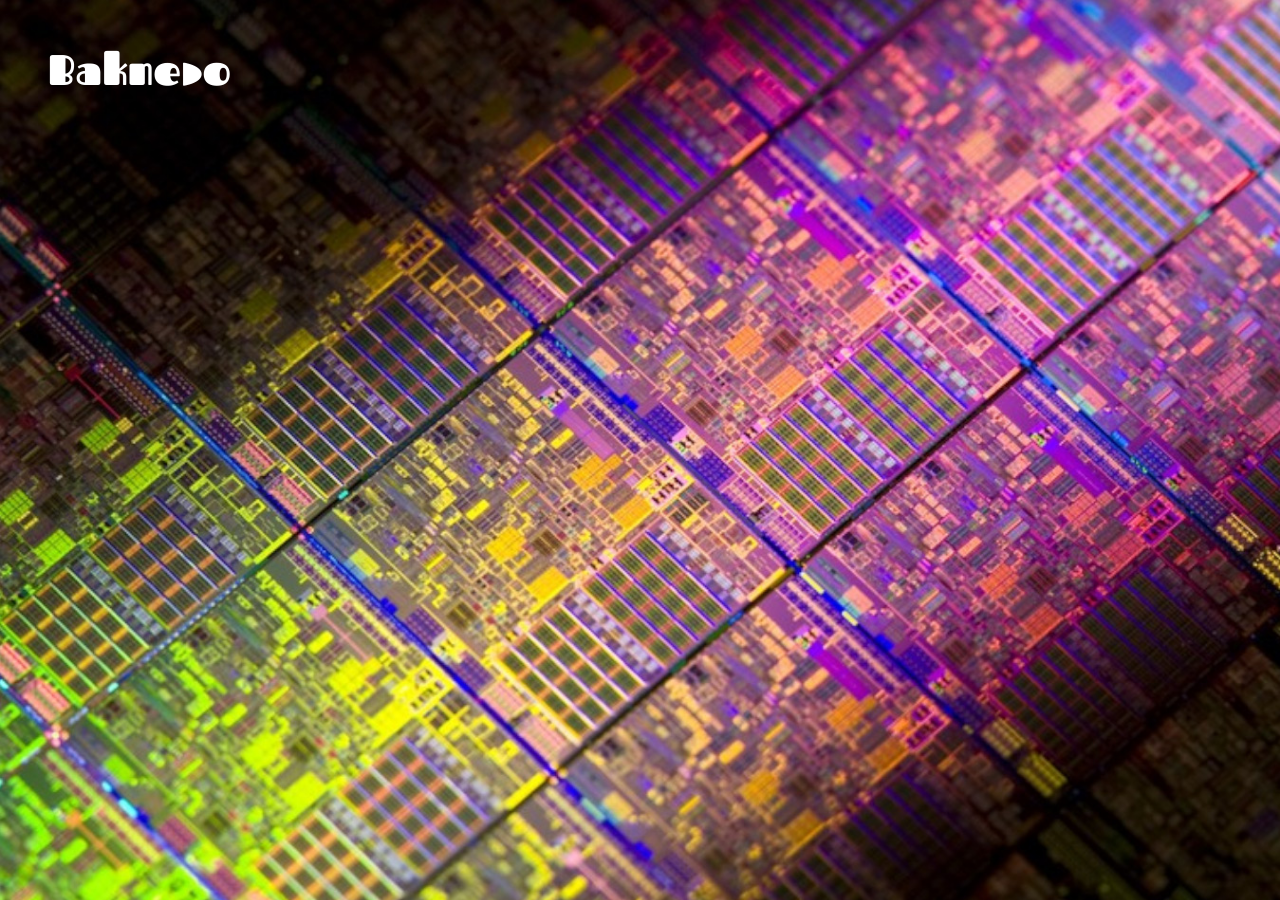
==== commit 68db3328: "Update index.html" ====
--- a/index.html
+++ b/index.html
@@ -22,17 +22,8 @@
 <body>
 
   <div id="container" style="width:500px">
-    <img src="/images/logo.png" alt="bakneko logo" style="margin: 20px;" height="40">
+    <img src="/images/logo.png" alt="bakneko logo" style="margin: 40px;" height="40">
   </div>
-
-  <div id="content" style="height:200px;width:400px;float:left;">
-    后巷猫公会！
-  </div>
-
-  <div id="footer" style="clear:both;text-align:center;margin-bottom: 0px;">
-    2020-2022 © bakneko.com
-  </div>
-
 </body>
 
 </html>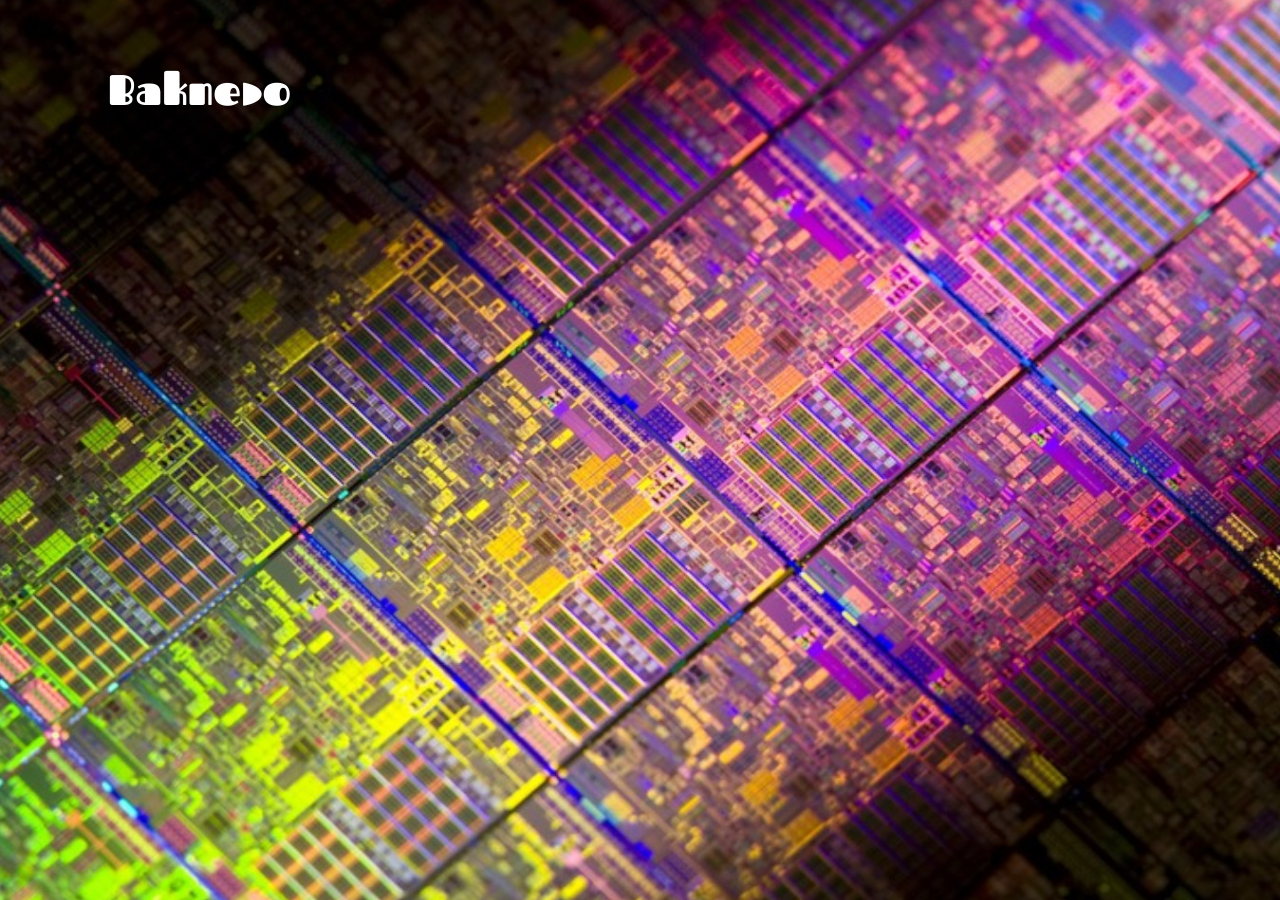
==== commit a7f85368: "修改对齐位置" ====
--- a/index.html
+++ b/index.html
@@ -20,9 +20,8 @@
 </head>
 
 <body>
-
   <div id="container" style="width:500px">
-    <img src="/images/logo.png" alt="bakneko logo" style="margin: 40px;" height="40">
+    <img src="/images/logo.png" alt="bakneko logo" style="margin-left: 100px; margin-top: 60px;" height="40">
   </div>
 </body>
 
